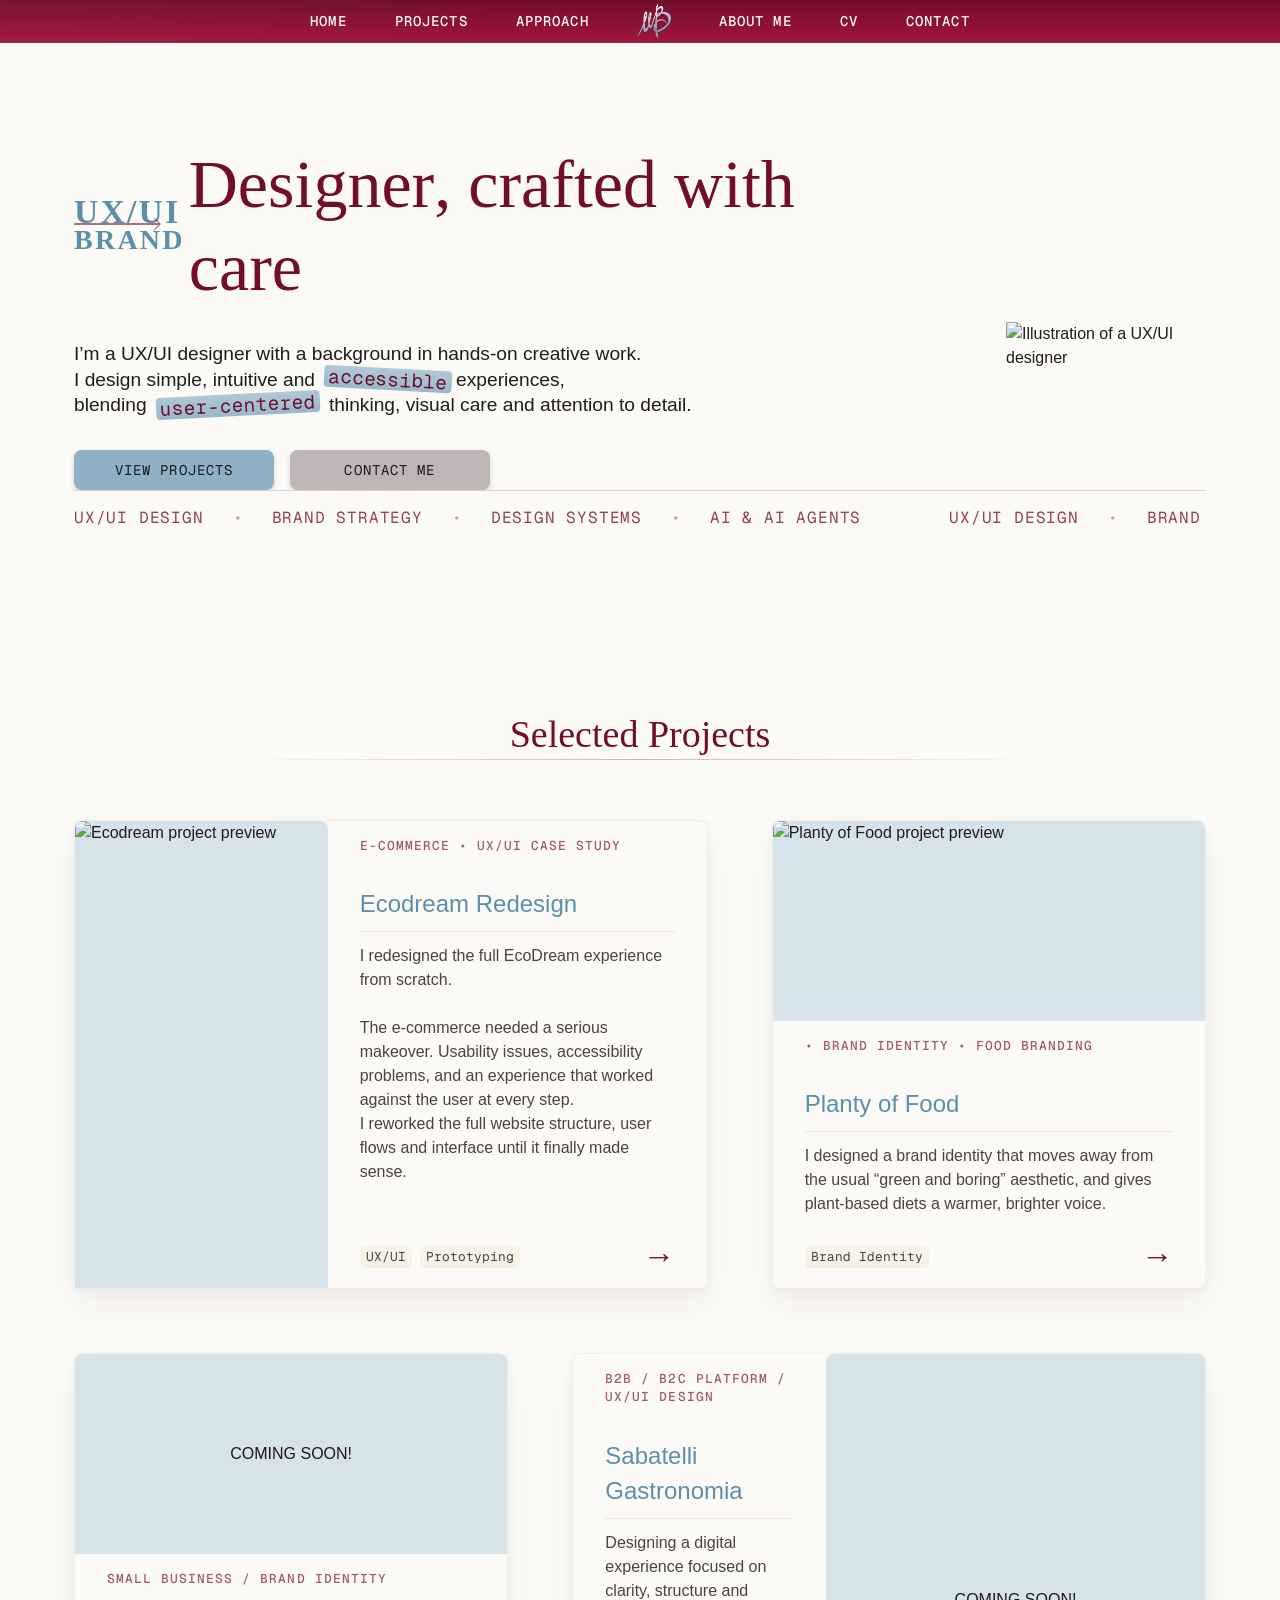
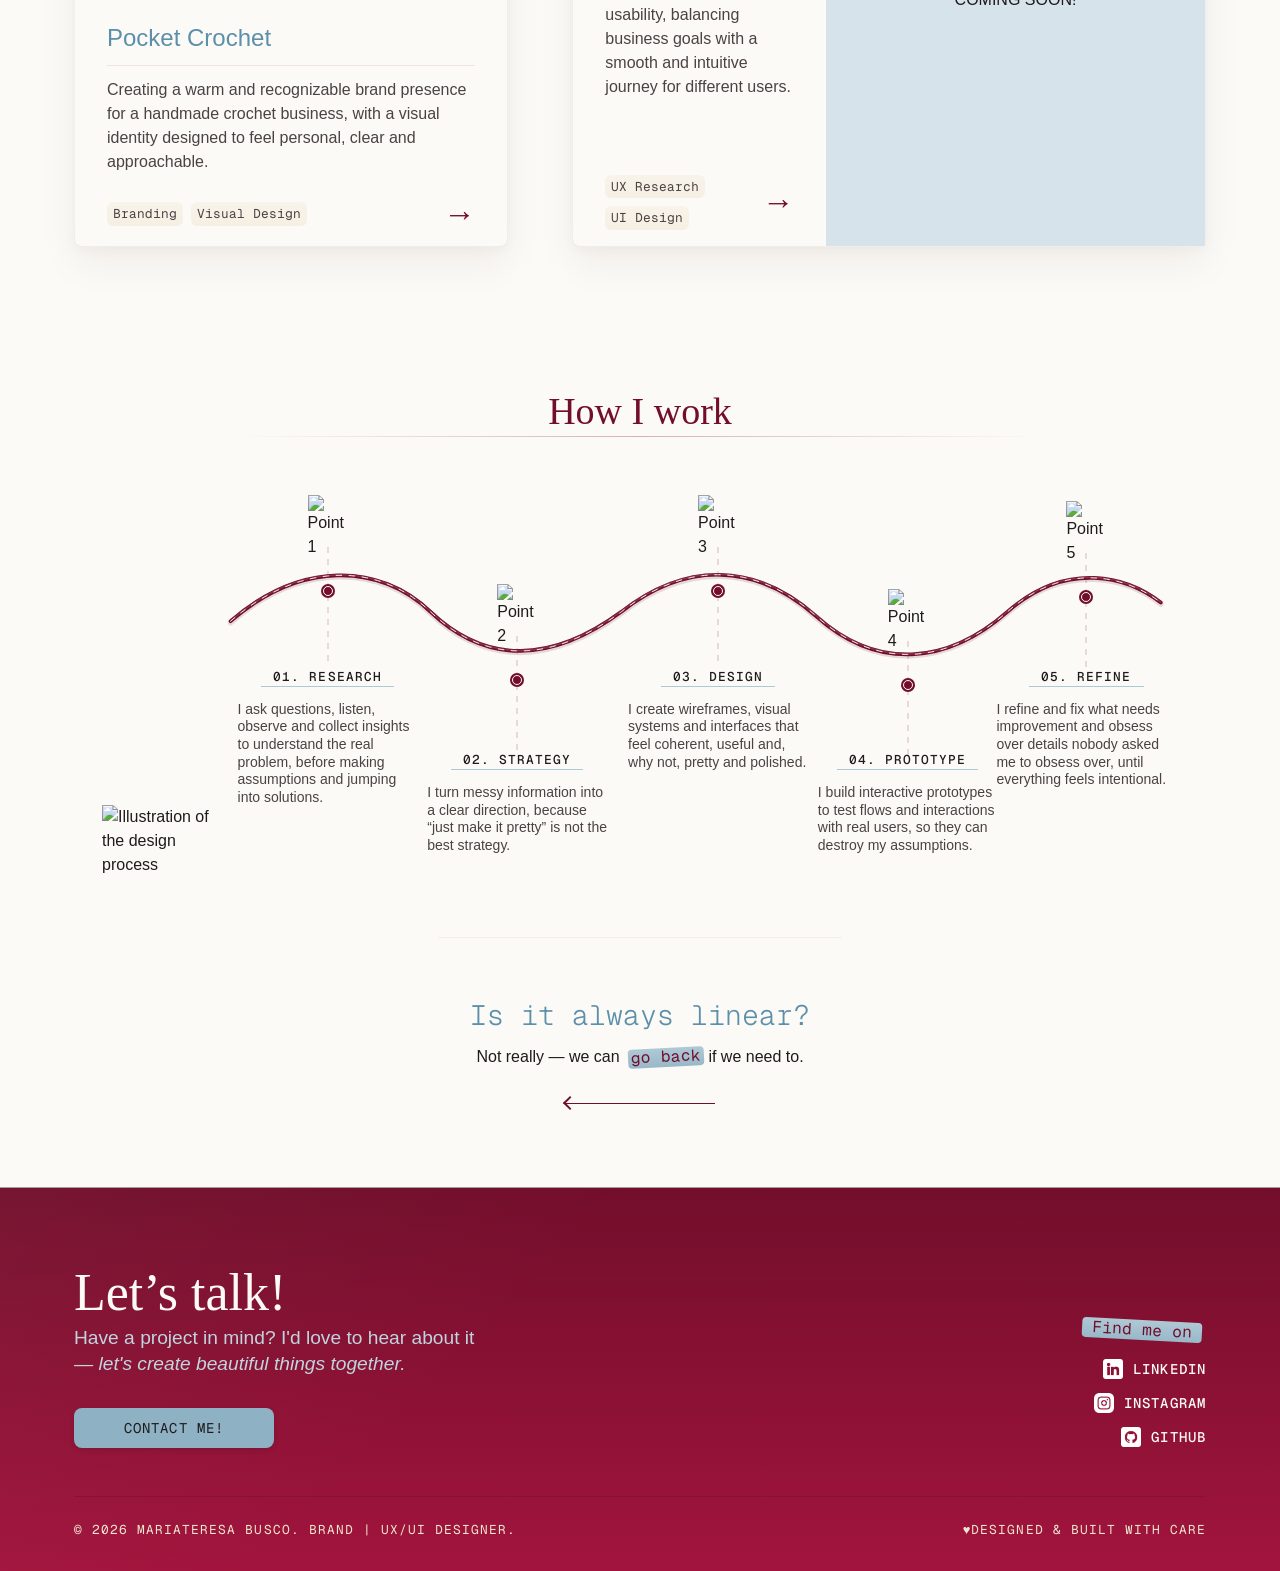
==== index.html @ d8a5f816 "favicon" ====
<!DOCTYPE html>
<html lang="en">
<head>
  <!-- Imposta la codifica dei caratteri -->
  <meta charset="UTF-8">

  <!-- Rende il sito responsive su mobile -->
  <meta name="viewport" content="width=device-width, initial-scale=1.0">

  <!-- Titolo visibile nella tab del browser -->
  <title>Mariateresa Busco - Brand|UI/UX Designer</title>

  <!-- Descrizione SEO -->
  <meta name="description" content="I design intuitive interfaces by combining user-centered thinking, visual care and attention to detail.">
  
  <meta property="og:title" content="Mariateresa Busco - Brand & UX/UI Designer">
  <meta property="og:description" content="Portfolio of Mariateresa Busco, Brand and UX/UI Designer. I create thoughtful visual identities and intuitive digital experiences.">
  <meta property="og:type" content="website">
  <meta property="og:url" content="https://terrsdesign.github.io/Busco-Mariateresa-Portfolio/">


  <!-- Favicon -->
  <link rel="icon" href="Assets/favicon/favicon.svg" type="image/svg+xml">

  <!-- Google fonts -->
   <link rel="preconnect" href="https://fonts.googleapis.com">
   <link rel="preconnect" href="https://fonts.gstatic.com" crossorigin>

   <link href="https://fonts.googleapis.com/css2?family=Geist+Mono:ital,wght@0,100..900;1,100..900&display=swap" rel="stylesheet">
  
  <!-- Bootstrap CSS -->
  <link href="https://cdn.jsdelivr.net/npm/bootstrap@5.3.3/dist/css/bootstrap.min.css" rel="stylesheet">

  <!-- CSS personale -->
  <link rel="stylesheet" href="CSS/style.css">
</head>

<body>
<header class="site-header">
  <nav class="navbar">
    <div class="container page-container nav-wrapper">

      <ul class="nav-menu nav-menu-left">
        <li><a href="index.html">Home</a></li>
        <li><a href="#projects">Projects</a></li>
        <li><a href="#approach">Approach</a></li>
      </ul>

      <a href="index.html" class="site-logo" aria-label="Back to homepage">
          <img src="Assets/Image/minilogo.svg" alt="">

      </a>

      <button class="nav-toggle" type="button" aria-label="Open menu" aria-expanded="false">
  <span></span>
  <span></span>
  <span></span>
</button>

      <ul class="nav-menu nav-menu-right">
        <li><a href="Aboutme.html">About me</a></li>
        <li><a href="cv.html">CV</a></li>
        <li><a href="contact.html">Contact</a></li>
      </ul>

    </div>
  </nav>
</header>
<main>
  <section class="hero-section">
  <div class="container page-container">
    <div class="row align-items-center hero-row">

      <div class="col-12 col-lg-9">

        <h1 class="hero-title">
          <span class="hero-title-kicker">
            <span class="bigger-word">UX/UI</span>
            <span class="hero-title-arrow" aria-hidden="true"></span>
            <span>Brand</span>
          </span>

          <span class="hero-title-main">
            <span class="style-one">Designer</span>, crafted with care
          </span>
        </h1>

        <p class="hero-text">
          I’m a UX/UI designer with a background in hands-on creative work.<br>
          I design simple, intuitive and 
          <span class="diagonal-highlight" style="transform: rotate(3deg);">accessible </span>experiences, <br>
          blending <span class="diagonal-highlight">user-centered</span> thinking, visual care
          and attention to detail.
        </p>

        <div class="hero-actions">
          
          <a href="#projects" class="btn-custom btn-custom-large btn-custom-primary">View projects</a>
          <a href="contact.html" class="btn-custom btn-custom-large btn-custom-secondary">Contact me</a>
        </div>
      </div>

      <div class="col-12 col-lg-3">
        <div class="hero-image-wrapper">
          <img 
            src="Assets/Image/Heroimg.svg" 
            alt="Illustration of a UX/UI designer"
            class="hero-image"
          >
        </div>
      </div>

    </div>
  </div>
  
  </section>

    <!--  Bar Marquee -->

<section class="hero-keywords">
  <div class="container page-container">
    <div class="hero-keywords-track-wrap">
      <div class="hero-keywords-track">
        <div class="hero-keywords-line">
          <span>UX/UI Design</span>
          <span>Brand Strategy</span>
          <span>Design Systems</span>
          <span>AI & AI Agents</span>
        </div>

        <div class="hero-keywords-line" aria-hidden="true">
          <span>UX/UI Design</span>
          <span>Brand Strategy</span>
          <span>Design Systems</span>
          <span>AI & AI Agents</span>
        </div>
      </div>
    </div>
  </div>
</section>
<!-------------------- END  Bar Marquee ----------------------->



<!----------------- Projects Block ----------------------------->
<section class="projects-section" id="projects">
  <div class="container page-container">

    <div class="main-section-title">
      <h2>Selected Projects</h2>
      <span class="main-section-title-divider" aria-hidden="true"></span>
    </div>

    <div class="projects-asymmetric-grid">

      <article class="project-card project-card-large project-card-01 project-card--uxui">
        <div class="project-card-main project-card-main-horizontal">
          <div class="project-card-media">
            <img src="Assets/Image/ecodream.svg" alt="Ecodream project preview" />
          </div>

          <div class="project-card-text">
            <p class="project-card-eyebrow">E-commerce • UX/UI Case Study</p>
            <h4>Ecodream Redesign</h4>
            <hr>
            <p>
              I redesigned the full EcoDream experience from scratch.<br><br>
              The e-commerce needed a serious makeover. Usability issues, accessibility problems, and an experience that worked against the user at every step. <br>
              I reworked the full website structure, user flows and interface until it finally made sense.            </p>

            <div class="project-card-bottom">
              <div class="project-tags">
                <span>UX/UI</span>
                <span>Prototyping</span>
              </div>

              <a href="Progetti/Ecodream.html" class="project-arrow" aria-label="View Ecodream redesign project">→</a>
            </div>
          </div>
        </div>
      </article>

      <article class="project-card project-card-small project-card-02 project-card--branding">
        <div class="project-card-main project-card-main-vertical">
          <div class="project-card-media">
            <img src="Assets/Image/plantyoffood.svg" alt="Planty of Food project preview" />
          </div>

          <div class="project-card-text">
            <p class="project-card-eyebrow">• Brand Identity • Food Branding</p>
            <h4>Planty of Food</h4>
            <hr>
            <p>
              I designed a brand identity that moves away from the usual “green and boring” aesthetic, 
              and gives plant-based diets a warmer, brighter voice.
            </p>

            <div class="project-card-bottom">
              <div class="project-tags">
                <span>Brand Identity</span>
              </div>

              <a href="Progetti/Planty_of_food.html" class="project-arrow" aria-label="View Planty of Food project">→</a>
            </div>
          </div>
        </div>
      </article>

      <article class="project-card project-card-small project-card-03 project-card--branding">
        <div class="project-card-main project-card-main-vertical">
          <div class="project-card-media">COMING SOON!</div>

          <div class="project-card-text">
            <p class="project-card-eyebrow">Small Business / Brand Identity</p>
            <h4>Pocket Crochet</h4>
            <hr>
            <p>
              Creating a warm and recognizable brand presence for a handmade crochet business,
              with a visual identity designed to feel personal, clear and approachable.
            </p>

            <div class="project-card-bottom">
              <div class="project-tags">
                <span>Branding</span>
                <span>Visual Design</span>
              </div>

              <a href="#" class="project-arrow" aria-label="Pocket Crochet project coming soon">→</a>
            </div>
          </div>
        </div>
      </article>

      <article class="project-card project-card-large project-card-04 project-card--uxui">
        <div class="project-card-main project-card-main-horizontal">
          <div class="project-card-text">
            <p class="project-card-eyebrow">B2B / B2C Platform / UX/UI Design</p>
            <h4>Sabatelli Gastronomia</h4>
            <hr>
            <p>
              Designing a digital experience focused on clarity, structure and usability,
              balancing business goals with a smooth and intuitive journey for different users.
            </p>

            <div class="project-card-bottom">
              <div class="project-tags">
                <span>UX Research</span>
                <span>UI Design</span>
              </div>

              <a href="#" class="project-arrow" aria-label="Sabatelli Gastronomia project coming soon">→</a>
            </div>
          </div>

          <div class="project-card-media">COMING SOON!</div>
        </div>
      </article>

    </div>
  </div>
</section>
<!---------------- END Projects Block ---------------------------->


<!----------------  My approach Block ---------------------------->

<section class="approach-section" id="approach">
  <div class="container">

    <div class="main-section-title">
  <h2>How I work</h2>
  <span class="main-section-title-divider" aria-hidden="true"></span>
</div>


<div class="approach-path-wrapper">

  <div class="approach-illustration">
    <img 
      src="Assets/Image/Pathimg.svg" 
      alt="Illustration of the design process"
      class="approach-image"
    >
  </div>

  <div class="approach-path">

   

<svg class="approach-line" viewBox="-20 0 1060 260" preserveAspectRatio="none" aria-hidden="true">
    <defs>
  <linearGradient id="approachPathGradient" x1="0%" y1="0%" x2="0%" y2="100%">
    <stop offset="0%" stop-color="#5C0B23" />
    <stop offset="38%" stop-color="#720E2B" />
    <stop offset="52%" stop-color="#8A3A52" />
    <stop offset="68%" stop-color="#720E2B" />
    <stop offset="100%" stop-color="#5C0B23" />
  </linearGradient>
</defs>
 <path
  class="approach-line-shadow"
  d="
    M 0 155
    C 75 90, 160 92, 215 145
    C 275 202, 345 200, 420 145
    C 490 90, 565 92, 630 150
    C 695 208, 770 202, 835 145
    C 900 88, 965 108, 1000 135
  "
/>

<path
  class="approach-line-base"
  d="
    M 0 155
    C 75 90, 160 92, 215 145
    C 275 202, 345 200, 420 145
    C 490 90, 565 92, 630 150
    C 695 208, 770 202, 835 145
    C 900 88, 965 108, 1000 135
  "
/>

<path
  class="approach-line-highlight"
  d="
    M 0 155
    C 75 90, 160 92, 215 145
    C 275 202, 345 200, 420 145
    C 490 90, 565 92, 630 150
    C 695 208, 770 202, 835 145
    C 900 88, 965 108, 1000 135
  "
/>

  <path
    class="approach-line-dots"
    d="
      M 0 155

      C 75 90, 160 92, 215 145
      C 275 202, 345 200, 420 145
      C 490 90, 565 92, 630 150
      C 695 208, 770 202, 835 145
      C 900 88, 965 108, 1000 135
    "
  />
  
</svg>

<div class="approach-path-points" aria-hidden="true">
  <span class="approach-path-point approach-path-point-01"><img src="Assets/Image/searchicon.svg" alt="Point 1" /></span>
  <span class="approach-path-point approach-path-point-02"><img src="Assets/Image/strategyicon.svg" alt="Point 2" /></span>
  <span class="approach-path-point approach-path-point-03"><img src="Assets/Image/designicon.svg" alt="Point 3" /></span>
  <span class="approach-path-point approach-path-point-04"><img src="Assets/Image/prototypeicon.svg" alt="Point 4" /></span>
  <span class="approach-path-point approach-path-point-05"><img src="Assets/Image/refineicon.svg" alt="Point 5" /></span>
</div>

    <div class="approach-step approach-step-01">
  <h3 class="approach-step-title">01. Research</h3>

  <div class="approach-step-content">
    <p>I ask questions, listen, observe and collect insights to understand the real problem, before making assumptions and jumping into solutions.</p>
  </div>
</div>

<div class="approach-step approach-step-02">
  <h3 class="approach-step-title">02. Strategy</h3>

  <div class="approach-step-content">
    <p>I turn messy information into a clear direction, because “just make it pretty” is not the best strategy.</p>
  </div>
</div>

<div class="approach-step approach-step-03">
  <h3 class="approach-step-title">03. Design</h3>

  <div class="approach-step-content">
    <p>I create wireframes, visual systems and interfaces that feel coherent, useful and, why not, pretty and polished.</p>
  </div>
</div>

<div class="approach-step approach-step-04">
  <h3 class="approach-step-title">04. Prototype</h3>

  <div class="approach-step-content">
    <p>I build interactive prototypes to test flows and interactions with real users, so they can destroy my assumptions.</p>
  </div>
</div>

<div class="approach-step approach-step-05">
  <h3 class="approach-step-title">05. Refine</h3>

  <div class="approach-step-content">
    <p>I refine and fix what needs improvement and obsess over details nobody asked me to obsess over, until everything feels intentional.
    </p>
  </div>
</div>

  </div>
</div>

<div class="approach-note">
  <h4>Is it always linear?</h4>
  <p>Not really — we can <span class="diagonal-highlight" style="transform: rotate(-3deg);">go back </span>if we need to.</p>
  <span class="approach-note-arrow" aria-hidden="true"></span>
</div>

  </div>
</section>
</main>

<!---------------- END My Approach Block ---------------------------->



<footer class="site-footer">
  <div class="container page-container">

    <div class="footer-content">

      <div class="footer-main">
        <h2>Let’s talk!</h2>

  <p class="footer-subtitle">
    Have a project in mind? I'd love to hear about it <br><span style="font-style: italic;">— let's create beautiful things together.</span></p>

        <a href="contact.html" class="btn-custom btn-custom-large btn-custom-primary">
          Contact me!
        </a>
      </div>

      <div class="footer-social">
  <p><span class="diagonal-highlight" style="transform: rotate(3deg); padding: 2px 10px;">Find me on</span></p>

  <div class="footer-links">
    <a href="www.linkedin.com/in/mariateresabusco" target="_blank" rel="noopener noreferrer">
      <span class="footer-link-icon" aria-hidden="true">
  <img src="Assets/Image/linkedin.svg" alt="LinkedIn Profile">
</span>
<span>LinkedIn</span>
    </a>

    <a href="https://www.instagram.com/" target="_blank" rel="noopener noreferrer">
      <span class="footer-link-icon" aria-hidden="true">
  <img src="Assets/Image/insta.svg" alt="Instagram Profile">
</span>
<span>Instagram</span>
    </a>

    <a href="https://github.com/terrsdesign" target="_blank" rel="noopener noreferrer">
      <span class="footer-link-icon" aria-hidden="true">
  <img src="Assets/Image/github.svg" alt="GitHub Repository">
</span>
<span>GitHub</span>
    </a>
  </div>
</div>

    </div>

    <div class="footer-bottom">
      <p>© 2026 Mariateresa Busco. Brand | UX/UI Designer.</p>
      <p><span aria-hidden="true">♥</span>Designed &amp; built with care</p>
    </div>

  </div>
</footer>

<script>
  const navWrapper = document.querySelector(".nav-wrapper");
  const navToggle = document.querySelector(".nav-toggle");
  const navLinks = document.querySelectorAll(".nav-menu a");

  navToggle.addEventListener("click", () => {
    const isOpen = navWrapper.classList.toggle("is-open");
    navToggle.setAttribute("aria-expanded", isOpen);
    navToggle.setAttribute("aria-label", isOpen ? "Close menu" : "Open menu");
  });

  navLinks.forEach((link) => {
    link.addEventListener("click", () => {
      navWrapper.classList.remove("is-open");
      navToggle.setAttribute("aria-expanded", "false");
      navToggle.setAttribute("aria-label", "Open menu");
    });
  });
</script>

</body>
</html>
---- CSS/style.css ----
@charset "UTF-8";
/* =========================  TYPOGRAPHY SCALE - DESKTOP ========================= */
@font-face {
  font-family: "Satoshi-Variable";
  src: url("Assets/Fonts/Satoshi-Variable.woff2") format("woff2");
  font-weight: 400;
  font-style: normal;
  font-display: swap;
}
@font-face {
  font-family: "Satoshi";
  src: url("Assets/Fonts/Satoshi-VariableItalic.woff2") format("woff2");
  font-weight: 400;
  font-style: italic;
  font-display: swap;
}
@font-face {
  font-family: "Sundrea";
  src: url("Assets/Fonts/Sundrea.woff2") format("woff2");
  font-weight: 400;
  font-style: normal;
  font-display: swap;
}
@font-face {
  font-family: "Brush Signature";
  src: url("../Assets/Fonts/Brush%20Signature.ttf") format("truetype");
  font-weight: 400;
  font-style: normal;
  font-display: swap;
}
*,
*::before,
*::after {
  box-sizing: border-box;
}

html {
  scroll-behavior: smooth;
  scroll-padding-top: 90px;
}

body {
  margin: 0;
  background-color: #FCFAF6;
  color: #1F1B1C;
  font-family: "Satoshi-Variable", sans-serif;
  font-size: 1rem;
  line-height: 1.5rem;
}

img {
  max-width: 100%;
  height: auto;
}

a {
  color: inherit;
  text-decoration: none;
}

.page-container {
  padding-left: 24px;
  padding-right: 24px;
}

section {
  padding-top: 96px;
  padding-bottom: 96px;
}

.section-label {
  margin-bottom: 16px;
  color: #720E2B;
  font-family: "Sundrea", serif;
  font-size: 0.78rem;
  font-weight: 700;
  letter-spacing: 0.14em;
  text-transform: uppercase;
}

h1,
h2,
h3,
h4,
p {
  margin-top: 0;
}

h1 {
  max-width: 900px;
  margin-bottom: 24px;
  font-family: "Sundrea", serif;
  font-size: 4.25rem;
  line-height: 5.1875rem;
  color: #720E2B;
}

h2 {
  max-width: 760px;
  margin-bottom: 20px;
  font-family: "Sundrea", serif;
  font-size: 3.25rem;
  line-height: 4.0625rem;
}

h3 {
  margin-bottom: 12px;
  font-family: "Geist Mono", monospace;
  font-size: 2.375rem;
  line-height: 2.8125rem;
}

h4 {
  margin-bottom: 12px;
  font-family: "Geist Mono", monospace;
  font-size: 1.75rem;
  line-height: 2.1875rem;
}

p {
  color: #1F1B1C;
  font-size: 1rem;
  line-height: 1.5rem;
}

.subtitle {
  font-size: 1rem;
  text-transform: uppercase;
  font-family: "Geist Mono", monospace;
  letter-spacing: 0.08rem;
  color: #7DA6BB !important;
  font-weight: 500;
}

/*----------------Linea divisoria sotto titoli-----------*/
.main-section-title {
  display: flex;
  flex-direction: column;
  align-items: center;
  text-align: center;
  margin-bottom: 32px;
}

.main-section-title h2 {
  margin: 0 0 -8px;
  color: #720E2B;
  font-size: 2.375rem;
}

.main-section-title-divider {
  display: block;
  width: 800px;
  height: 1px;
  background: linear-gradient(90deg, rgba(114, 14, 43, 0) 0%, rgba(114, 14, 43, 0.3) 50%, rgba(114, 14, 43, 0) 100%);
}

/* ------------------BUTTONS / CTA--------------------------- */
.btn-custom {
  display: inline-flex;
  align-items: center;
  justify-content: center;
  border: none;
  text-decoration: none;
  font-family: "Geist Mono", monospace;
  font-weight: 400;
  line-height: 1;
  color: #ffffff;
  font-size: 0.875rem;
  text-transform: uppercase;
  cursor: pointer;
  letter-spacing: 0.08em;
  transition: background-color 0.25s ease, color 0.25s ease, transform 0.25s ease, box-shadow 0.25s ease;
}

/* Sizes */
.btn-custom-large {
  min-width: 200px;
  min-height: 40px;
  padding: 8px 32px;
  border-radius: 8px;
  font-size: 0.875rem;
  line-height: 1.375rem;
}

.btn-custom-small {
  min-width: 140px;
  min-height: 30px;
  padding: 8px 24px;
  border-radius: 8px;
  font-size: 0.8rem;
  line-height: 1.1rem;
}

/* Primary: blue */
.btn-custom-primary {
  background-color: rgb(141.7424242424, 177.4621212121, 195.7575757576);
  color: #1F1B1C;
  box-shadow: 0 2px 5px rgba(31, 27, 28, 0.18);
}
.btn-custom-primary:hover {
  background-color: rgb(108.2575757576, 154.5378787879, 178.2424242424);
  color: #FCFAF6;
  transform: rotate(-2deg);
}
.btn-custom-primary:active {
  background-color: rgb(80.8787878788, 129.6439393939, 154.6212121212);
  color: #FCFAF6;
  transform: rotate(0deg);
  box-shadow: none;
}

/* Secondary: grey */
.btn-custom-secondary {
  background-color: rgb(190.746031746, 181.253968254, 183.4444444444);
  color: #1F1B1C;
  box-shadow: 0 2px 5px rgba(31, 27, 28, 0.18);
}
.btn-custom-secondary:hover {
  background-color: #A79A9D;
  color: #1F1B1C;
  transform: rotate(-2deg);
}
.btn-custom-secondary:active {
  background-color: rgb(143.253968254, 126.746031746, 130.5555555556);
  color: #1F1B1C;
  transform: rotate(0deg);
  box-shadow: none;
}

/* Disabled */
.btn-custom.is-disabled,
.btn-custom:disabled {
  background-color: #A79A9D;
  color: #FCFAF6;
  pointer-events: none;
  cursor: not-allowed;
  box-shadow: none;
  transform: none;
}

/* -----------------------------END BUTTON---------------------------------- */
/* ------------------LAYOUT / STRUCTURE--------------------------- */
.page-container {
  max-width: 1180px;
  margin: 0 auto;
}

.site-header {
  position: sticky;
  top: 0;
  z-index: 1000;
  border-bottom: 1px solid rgba(167, 154, 157, 0.25);
}

.navbar {
  width: 100%;
  padding: 0;
}

.nav-wrapper {
  width: -moz-fit-content;
  width: fit-content;
  min-height: 42px;
  display: flex;
  align-items: center;
  justify-content: center;
  gap: 48px;
}

.nav-menu {
  display: flex;
  align-items: center;
  gap: 48px;
  list-style: none;
  margin: 0;
  padding: 0;
}

.site-logo {
  flex-shrink: 0;
}

/* ------------------FINE LAYOUT / STRUCTURE--------------------------- */
.hero-section {
  position: relative;
  z-index: 1;
  overflow: hidden;
  padding-bottom: 0;
  padding-top: 100px;
}

.hero-row {
  row-gap: 48px;
}

.section-heading {
  max-width: 760px;
  margin-bottom: 48px;
  color: #720E2B;
}

/* --------------------------- PROJECTS LAYOUT----------------------------------- */
.projects-section {
  padding-top: 80px;
}

.projects-section .section-heading {
  max-width: 760px;
  margin-left: auto;
  text-align: right;
  margin-bottom: 8px;
  margin-top: -40px;
}

.projects-asymmetric-grid {
  display: grid;
  grid-template-columns: repeat(12, 1fr);
  -moz-column-gap: 64px;
       column-gap: 64px;
  row-gap: 64px !important;
  align-items: stretch;
  margin-top: 60px;
}

/* --------------------------- FINE PROJECTS LAYOUT----------------------------------- */
.approach-section {
  background-color: #FCFAF6;
  margin-top: -60px;
}

.approach-section .section-heading {
  margin-top: 40px;
  margin-bottom: -50px;
}

.approach-grid {
  display: grid;
  grid-template-columns: repeat(4, 1fr);
  gap: 1px;
  border: 1px solid #A79A9D;
  background-color: #A79A9D;
  border-radius: 16px;
  overflow: hidden;
}

.site-footer {
  padding: 32px 0;
  border-top: 1px solid #A79A9D;
}

.footer-content {
  display: flex;
  justify-content: space-between;
  gap: 24px;
  align-items: center;
}

.footer-links {
  display: flex;
  gap: 20px;
}

.style-one {
  font-feature-settings: "ss01" on;
}

.diagonal-highlight {
  display: inline-block;
  padding: 0.08em 0.2em;
  background: linear-gradient(180deg, rgb(175.2272727273, 200.3863636364, 213.2727272727) 0%, rgb(151.7878787879, 184.3393939394, 201.0121212121) 100%);
  color: #720E2B;
  transform: rotate(-3deg);
  transform-origin: center;
  line-height: 1;
  font-family: "Geist Mono", monospace;
  border-radius: 4px;
  margin: 0 4px;
}

.bigger-word {
  display: inline-block;
  font-size: 120%;
  color: rgb(91.5151515152, 143.0757575758, 169.4848484848);
}

/* ------------------Nav Menu--------------------------- */
.site-logo {
  display: inline-flex;
  align-items: center;
  justify-content: center;
}

.site-logo img {
  display: block;
  width: 34px;
  height: 34px;
  -o-object-fit: contain;
     object-fit: contain;
}

.nav-menu a {
  font-family: "Geist Mono", monospace;
  font-size: 0.875rem;
  line-height: 1.375rem;
  font-weight: 500;
  letter-spacing: 0.08em;
  text-transform: uppercase;
  color: #FCFAF6;
  text-decoration: none;
}
.nav-menu a:hover {
  color: #7DA6BB;
}

.site-header {
  background: linear-gradient(135deg, rgba(255, 255, 255, 0.03) 0%, rgba(255, 255, 255, 0) 40%), linear-gradient(180deg, #720E2B 0%, rgb(161.630625, 19.849375, 60.9659375) 100%);
}

.site-footer {
  background: linear-gradient(135deg, rgba(255, 255, 255, 0.03) 0%, rgba(255, 255, 255, 0) 40%), linear-gradient(180deg, #720E2B 0%, rgb(161.630625, 19.849375, 60.9659375) 100%);
}

/* ------------------ FINE Nav Menu--------------------------- */
.hero-text {
  max-width: -moz-fit-content;
  max-width: fit-content;
  margin-bottom: 32px;
  font-family: "Satoshi-Variable", sans-serif;
  font-size: 1.2rem;
  line-height: 1.6rem;
}

.hero-actions {
  display: flex;
  flex-wrap: wrap;
  gap: 16px;
}

.hero-title {
  display: flex;
  align-items: center;
  gap: 4px;
  max-width: 1000px;
  margin-bottom: 32px;
  font-family: "Sundrea", serif;
  font-size: 4.25rem;
  line-height: 5.1875rem;
  font-weight: 400;
}

.hero-title-kicker {
  display: flex;
  flex-direction: column;
  flex-shrink: 0;
  font-family: "Sundrea", serif;
  font-size: 1.75rem;
  line-height: 1.375rem;
  font-weight: 700;
  text-transform: uppercase;
  letter-spacing: 0.08em;
  color: rgb(91.5151515152, 143.0757575758, 169.4848484848);
}

/* ------------------ ARROWS--------------------------- */
.section-heading {
  position: relative;
}

.hero-title-arrow {
  position: relative;
  display: inline-block;
  flex-shrink: 0;
  width: 85px;
  height: 2px;
  margin-bottom: 4px;
  background-color: rgba(114, 14, 43, 0.58);
}

.hero-title-arrow::after {
  content: "";
  position: absolute;
  right: 0;
  top: 50%;
  width: 9px;
  height: 9px;
  border-top: 1px solid rgba(114, 14, 43, 0.68);
  border-right: 1px solid rgba(114, 14, 43, 0.68);
  transform: translateY(-50%) rotate(45deg);
}

.approach-note-arrow {
  position: relative;
  display: inline-block;
  width: 150px;
  height: 1px;
  margin-top: 18px;
  background-color: #720E2B;
  animation: arrow-move-left 1.6s ease-in-out infinite;
}

.approach-note-arrow::before {
  content: "";
  position: absolute;
  left: 0;
  top: 50%;
  width: 10px;
  height: 10px;
  border-left: 2px solid #720E2B;
  border-bottom: 2px solid #720E2B;
  transform: translateY(-50%) rotate(45deg);
}

/* ------------------ARROWS END--------------------------- */
.hero-title-main {
  display: inline-block;
}

.hero-title-line {
  display: block;
}

.hero-title-small {
  display: block;
  max-width: 640px;
  margin-top: 24px;
  font-family: "Satoshi-Variable", sans-serif;
  font-size: 1.2rem;
  line-height: 1.6rem;
}

.hero-image-wrapper {
  width: 100%;
  max-width: 220px;
  margin-left: auto;
  display: flex;
  justify-content: flex-end;
  align-items: center;
  position: relative;
  z-index: 2;
  padding-top: 60px;
}

.hero-image {
  display: block;
  width: 100%;
  max-width: 200px;
  height: auto;
  -o-object-fit: contain;
     object-fit: contain;
}

/* --------------------------- PROJECTS ----------------------------------- */
.project-card-01 {
  grid-column: 1/span 7;
}

.project-card-02 {
  grid-column: 8/span 5;
}

.project-card-03 {
  grid-column: 1/span 5;
}

.project-card-04 {
  grid-column: 6/span 7;
}

.project-card {
  position: relative;
  overflow: visible;
  padding: 0;
  border-radius: 8px;
  background-color: #FCFAF6;
  display: flex;
  flex-direction: column;
  border: 1px solid rgba(31, 27, 28, 0.05);
  box-shadow: 0 18px 40px rgba(31, 27, 28, 0.05), 0 4px 12px rgba(31, 27, 28, 0.03);
}

.project-card-title {
  display: none;
}

.project-card-main {
  flex: 1;
  display: grid;
  padding-top: 0;
}

.project-card-main-horizontal {
  grid-template-columns: 0.8fr 1.2fr;
}

.project-card-main-vertical {
  grid-template-columns: 1fr;
}

.project-card-media {
  min-height: 200px;
  display: flex;
  align-items: center;
  justify-content: center;
  width: 100%;
  background-color: #D7E3EA;
  overflow: hidden;
  border-radius: 8px 8px 0 0;
}

.project-card-main-horizontal .project-card-media {
  height: 100%;
}

.project-card-media img {
  width: 100%;
  height: 100%;
  -o-object-fit: cover;
     object-fit: cover;
  display: block;
}

.project-card-text {
  padding: 16px 32px;
  display: flex;
  flex-direction: column;
  justify-content: flex-start;
  height: 100%;
}

.project-card-text > p:last-of-type {
  margin-bottom: 0;
}

.project-card-bottom {
  display: flex;
  justify-content: space-between;
  align-items: center;
  gap: 20px;
  margin-top: auto;
  padding-top: 24px;
}

.project-card-large {
  min-height: 420px;
}

.project-card-small {
  min-height: 300px;
}

.project-card-eyebrow {
  margin: 0 0 12px;
  font-family: "Geist Mono", monospace;
  font-size: 0.8rem;
  line-height: 1.1rem;
  text-transform: uppercase;
  letter-spacing: 0.08em;
  color: rgba(114, 14, 43, 0.68);
  font-weight: 500;
}

.project-card-text h4 {
  margin: 20px 0 10px;
  font-family: "Satoshi-Variable", sans-serif;
  font-size: 24px;
  line-height: 2.1875rem;
  font-weight: normal;
  color: rgb(91.5151515152, 143.0757575758, 169.4848484848);
  letter-spacing: normal;
}

.project-card-text hr {
  margin: 0 0 12px;
  border: 0;
  height: 1px;
  background-color: rgba(114, 14, 43, 0.38);
}

.project-card-text p:last-of-type {
  margin-bottom: 0;
  max-width: 420px;
  color: #4A4243;
}

.project-tags {
  display: flex;
  flex-wrap: wrap;
  gap: 8px;
}

.project-tags span {
  display: inline-flex;
  align-items: center;
  padding: 3px 6px;
  border-radius: 6px;
  font-family: "Geist Mono", monospace;
  font-size: 0.8rem !important;
  line-height: 1.1rem;
  color: #4A4243;
  background: linear-gradient(180deg, rgb(248.175, 243.625, 234.525) 0%, rgb(245.625, 239.375, 226.875) 100%);
}

.project-card-footer {
  display: none;
}

.project-arrow {
  position: static;
  flex-shrink: 0;
  font-size: 2rem;
  line-height: 1;
  color: #720E2B;
}

/* -------------------------END PROJECTS--------------------------- */
/* ========================  APPROACH PATH ========================= */
.approach-section .section-heading h2 {
  color: #7DA6BB;
}

.approach-path-wrapper {
  position: relative;
  margin-top: -40px;
}

.approach-illustration {
  position: absolute;
  left: 20px;
  bottom: 120px;
  z-index: 3;
}

.approach-image {
  width: 115px;
  height: auto;
  display: block;
}

.approach-path {
  position: relative;
  min-height: 520px;
  padding-left: 130px;
}

.approach-line {
  display: block;
  width: 100%;
  height: auto;
  margin-top: 80px;
}

.approach-line path {
  fill: none;
  stroke-linecap: round;
  stroke-linejoin: round;
}

.approach-line-shadow {
  fill: none;
  stroke: rgba(92, 11, 35, 0.14);
  stroke-width: 6px;
  transform: translateY(1.5px);
}

.approach-line-base {
  fill: none;
  stroke: #720E2B;
  stroke-width: 4px;
}

.approach-line-highlight {
  fill: none;
  stroke: rgba(255, 255, 255, 0.16);
  stroke-width: 1.5px;
  transform: translateY(-0.5px);
}

.approach-line-dots {
  stroke: #FCFAF6;
  stroke-width: 1;
  stroke-dasharray: 6 8;
}

.approach-path-points {
  position: absolute;
  inset: 0;
  z-index: 2;
  pointer-events: none;
}

.approach-path-point {
  position: absolute;
  width: 56px;
  height: 170px;
  transform: translate(-50%, -96px);
  z-index: 3;
  background: transparent;
  border: 0;
  box-shadow: none;
}

.approach-path-point img {
  position: absolute;
  top: 0;
  left: 50%;
  transform: translateX(-50%);
  width: 40px;
  min-width: 40px;
  height: auto;
  display: block;
}

.approach-path-point::before {
  content: "";
  position: absolute;
  top: 52px;
  bottom: 0;
  left: 50%;
  width: 1px;
  transform: translateX(-50%);
  background-image: repeating-linear-gradient(to bottom, rgba(114, 14, 43, 0.28) 0 6px, transparent 6px 12px);
}

.approach-path-point::after {
  content: "";
  position: absolute;
  left: 50%;
  top: 96px;
  width: 10px;
  height: 10px;
  border-radius: 999px;
  background-color: #720E2B;
  border: 1px solid #FCFAF6;
  box-shadow: 0 0 0 2px #720E2B;
  transform: translate(-50%, -50%);
}

.approach-path-point-01 {
  left: 22%;
  top: 22%;
}

.approach-path-point-02 {
  left: 39%;
  top: 39%;
}

.approach-path-point-03 {
  left: 57%;
  top: 22%;
}

.approach-path-point-04 {
  left: 74%;
  top: 40%;
}

.approach-path-point-05 {
  left: 90%;
  top: 23%;
}

.approach-step-01 {
  left: 22%;
  top: 36%;
}

.approach-step-02 {
  left: 39%;
  top: 52%;
}

.approach-step-03 {
  left: 57%;
  top: 36%;
}

.approach-step-04 {
  left: 74%;
  top: 52%;
}

.approach-step-05 {
  left: 90%;
  top: 36%;
}

.approach-step {
  position: absolute;
  width: 180px;
  min-height: 96px;
  padding: 0;
  background-color: transparent;
  overflow: visible;
  z-index: 2;
  text-align: center;
  transform: translateX(-50%);
}

.approach-step-title {
  position: static;
  display: inline-flex;
  align-items: center;
  justify-content: center;
  font-family: "Geist Mono", monospace;
  font-size: 0.8rem;
  line-height: 1.1rem;
  font-weight: 500;
  text-transform: uppercase;
  letter-spacing: 0.08em;
  color: #1F1B1C;
  margin-bottom: 14px;
  border-bottom: 1px solid rgb(175.2272727273, 200.3863636364, 213.2727272727);
  padding: 0 12px;
}

.approach-step-content p,
.approach-step p {
  margin: 0;
  max-width: 180px;
  font-size: 0.875rem;
  line-height: 1.1rem;
  text-align: left;
  color: #4A4243;
}

.approach-note {
  width: -moz-fit-content;
  width: fit-content;
  max-width: 560px;
  margin: -60px auto;
  padding: 60px 32px 40px;
  border-top: 1px solid rgb(245.625, 239.375, 226.875);
  text-align: center;
}

.approach-note h4 {
  color: rgb(91.5151515152, 143.0757575758, 169.4848484848);
  font-weight: 300 !important;
}

/*-------------------fine approach-----------------------*/
@keyframes arrow-move-left {
  0% {
    transform: translateX(0);
    opacity: 0.45;
  }
  50% {
    transform: translateX(-12px);
    opacity: 1;
  }
  100% {
    transform: translateX(0);
    opacity: 0.45;
  }
}
.contact-cta {
  padding: 56px;
  border-radius: 16px;
  background-color: #1F1B1C;
}
.contact-cta h2,
.contact-cta p {
  color: white;
}
.contact-cta p {
  max-width: 560px;
  opacity: 0.78;
}
.contact-cta .section-label {
  color: #FCFAF6;
}

/*   MARQUEE */
.hero-keywords {
  position: relative;
  margin-top: -96px;
  z-index: -1;
}

.hero-keywords-track-wrap {
  position: relative;
  overflow: hidden;
  padding-top: 20px;
}

.hero-keywords-track-wrap::before {
  content: "";
  position: absolute;
  top: 0;
  left: 0;
  width: 100%;
  height: 1px;
  background-color: rgba(114, 14, 43, 0.18);
  z-index: 1;
}

.hero-keywords-track {
  display: flex;
  width: -moz-max-content;
  width: max-content;
  animation: heroKeywordsScroll 40s linear infinite;
}

.hero-keywords-line {
  display: flex;
  align-items: center;
  flex-shrink: 0;
  padding-right: 40px;
  gap: 20px;
}

.hero-keywords-line span {
  position: relative;
  display: inline-block;
  white-space: nowrap;
  background-color: #FCFAF6;
  padding-right: 24px;
  margin-right: 24px;
  font-family: "Geist Mono", monospace;
  color: rgba(114, 14, 43, 0.78);
  text-transform: uppercase;
  letter-spacing: 0.05em;
  line-height: 1;
}

.hero-keywords-line span::after {
  content: "•";
  position: absolute;
  right: -16px;
  top: 50%;
  transform: translateY(-52%);
  color: rgba(114, 14, 43, 0.38);
}

.hero-keywords-line span:last-child::after {
  content: "";
}

/* ------------------------- FOOTER --------------------------- */
.site-footer {
  padding: 72px 0 32px;
  background-color: #720E2B;
  color: #FCFAF6;
}

.footer-content {
  display: flex;
  justify-content: space-between;
  align-items: flex-end;
  gap: 48px;
  padding-bottom: 48px;
  border-bottom: 1px solid rgb(136.7109375, 16.7890625, 51.56640625);
}

.footer-main {
  max-width: 720px;
}

.footer-main .section-label {
  margin-bottom: 16px;
  color: #FCFAF6;
}

.footer-subtitle {
  max-width: 700px;
  margin-bottom: 32px;
  font-family: "Satoshi-Variable", sans-serif;
  font-size: 1.2rem;
  line-height: 1.6rem;
  color: rgb(191.9696969697, 211.8484848485, 222.0303030303);
  margin-top: -20px;
}

.footer-social {
  display: flex;
  flex-direction: column;
  align-items: flex-end;
}

.footer-links {
  display: flex;
  flex-direction: column;
  align-items: flex-end;
  gap: 12px;
}

.footer-links a {
  display: inline-flex;
  align-items: center;
  gap: 10px;
  font-family: "Geist Mono", monospace;
  font-size: 0.875rem;
  line-height: 1.375rem;
  font-weight: 500;
  text-transform: uppercase;
  letter-spacing: 0.08em;
  color: #FCFAF6;
  text-decoration: none;
}
.footer-links a:hover {
  color: #7DA6BB;
}

.footer-link-icon {
  width: 20px;
  height: 20px;
  border: 0;
  border-radius: 0;
  display: inline-flex;
  align-items: center;
  justify-content: center;
  flex-shrink: 0;
}
.footer-link-icon img {
  display: block;
  width: 20px;
  height: 20px;
  -o-object-fit: contain;
     object-fit: contain;
}

.footer-bottom {
  display: flex;
  justify-content: space-between;
  align-items: center;
  gap: 24px;
  padding-top: 24px;
}

.footer-bottom p {
  margin-bottom: 0;
  font-family: "Geist Mono", monospace;
  font-size: 0.8rem;
  line-height: 1.1rem;
  color: rgb(239.25, 228.75, 207.75);
  text-transform: uppercase;
  letter-spacing: 0.08em;
}

/* ---------------------  CV PAGE  --------------------- */
.cv-section .subtitle {
  color: rgb(75.6242424242, 121.2212121212, 144.5757575758) !important;
  font-size: 0.875rem;
}

.cv-section {
  padding-top: 80px;
  padding-bottom: 120px;
}

.cv-paper {
  max-width: 1180px;
  margin-inline: auto;
  background-color: #FCFAF6;
  border: 1px solid rgba(31, 27, 28, 0.05);
  box-shadow: 0 18px 40px rgba(31, 27, 28, 0.05), 0 4px 12px rgba(31, 27, 28, 0.03);
  overflow: hidden;
}

.cv-header {
  display: grid;
  grid-template-columns: 288px minmax(0, 1fr);
  align-items: end;
  min-height: 150px;
  background: linear-gradient(135deg, rgba(255, 255, 255, 0.03) 0%, rgba(255, 255, 255, 0) 40%), linear-gradient(180deg, #720E2B 0%, rgb(161.630625, 19.849375, 60.9659375) 100%);
}

.cv-header-text {
  padding: 0;
}

.cv-photo {
  display: block;
  width: 200px;
  height: 200px;
  margin-left: 42px;
  transform: translateY(48px);
  -o-object-fit: cover;
     object-fit: cover;
  z-index: 2;
  border-radius: 8px;
}

.cv-summary {
  margin-left: 288px;
  padding: 20px 48px 26px 0;
}

.cv-grid {
  display: grid;
  grid-template-columns: 400px minmax(0, 1fr);
  gap: 48px;
  padding: 0 28px 72px 0;
}

.cv-main {
  padding-right: 28px;
  padding-left: 44px;
  border-left: 1px solid rgba(167, 154, 157, 0.22);
}

.cv-block {
  margin-bottom: 42px;
}

.cv-main > .cv-block {
  margin-bottom: 72px;
}

.cv-main > .cv-block:last-child {
  margin-bottom: 0;
}

.cv-sidebar .cv-block > .section-label {
  display: block;
  margin: 0 0 16px;
  padding-left: 42px;
  background: linear-gradient(135deg, rgba(255, 255, 255, 0.03) 0%, rgba(255, 255, 255, 0) 40%), linear-gradient(180deg, #720E2B 0%, rgb(161.630625, 19.849375, 60.9659375) 100%);
  font-family: "Geist Mono", monospace;
  color: #FCFAF6;
  font-size: 0.875rem;
  line-height: 1.375rem;
  font-weight: 400;
}

.cv-main .cv-block > .section-label {
  display: block;
  margin: 0 0 24px 0;
  padding-bottom: 0;
  border-bottom: 2px solid rgb(225.4545454545, 234.7727272727, 239.5454545455);
  color: #720E2B;
  font-family: "Sundrea", serif;
  font-size: 1.75rem;
  line-height: 1.1rem;
  font-weight: 400;
}

.cv-sidebar .cv-block > ul {
  padding-left: 62px;
  padding-right: 20px;
}

.cv-sidebar .cv-block:first-child > ul {
  list-style: none;
  padding-left: 42px;
}

.cv-tools {
  display: grid;
  grid-template-columns: 1fr 1fr;
  gap: 4px;
  padding-left: 42px;
  padding-right: 20px;
}

.cv-sidebar .subtitle {
  letter-spacing: 0rem;
  padding-bottom: 0;
  margin-bottom: 5px;
}

.cv-tools ul {
  padding-left: 20px;
}

.cv-skill {
  padding-left: 42px;
  padding-right: 24px;
  margin-bottom: 28px;
}

.cv-skill .subtitle {
  margin-bottom: 2px;
}

.cv-skill p:not(.subtitle) {
  margin-top: 0;
}

.cv-entry h3 {
  margin: 0;
  font-size: 1.2rem;
  line-height: 1.6rem;
  font-family: "Satoshi-Variable", sans-serif;
  font-weight: 600;
  color: #1F1B1C;
}

.cv-sidebar .cv-block:last-child > p:not(.section-label) {
  padding-left: 42px;
}

.cv-entry {
  margin-bottom: 64px;
}

.cv-entry:last-child {
  margin-bottom: 0;
}

.cv-entry ul {
  padding-left: 22px;
}

/* header contrast without redefining typography */
.cv-header p {
  color: #FCFAF6;
  font-style: italic;
}

.cv-header h1,
.cv-header .cv-name {
  margin: 0;
  color: rgb(191.9696969697, 211.8484848485, 222.0303030303);
}

.cv-header .cv-name {
  font-family: "Sundrea", serif;
  font-size: 4.25rem;
  line-height: 5.1875rem;
  font-weight: 400;
}

.cv-header .subtitle {
  color: #FCFAF6 !important;
}

.cv-sidebar a,
.cv-main a {
  color: rgb(72.1212121212, 115.6060606061, 137.8787878788);
  text-underline-offset: 4px;
  font-family: "Geist Mono", monospace;
  letter-spacing: normal;
}
.cv-sidebar a:hover,
.cv-main a:hover {
  text-decoration: underline;
}

.cv-language-toggle {
  display: flex;
  justify-content: center;
  align-items: center;
  gap: 12px;
  width: 100%;
  margin-inline: auto;
  margin-bottom: 32px;
}

.cv-language-toggle .is-active {
  background-color: #720E2B;
  color: #FCFAF6;
}

[data-lang-panel][hidden] {
  display: none;
}

/* =========================
   CONTACT PAGE
========================= */
.contact-page {
  min-height: 100vh;
  display: flex;
  flex-direction: column;
}

.contact-page main {
  flex: 1;
}

.contact-page .contact-content h2 {
  color: #720E2B;
}

.contact-page .site-footer h2 {
  color: #FCFAF6;
}

.contact-section {
  min-height: calc(100vh - 82px);
  display: flex;
  align-items: stretch;
  padding-top: 80px;
  padding-bottom: 0;
}

.contact-section .page-container {
  display: flex;
  width: 100%;
}

.contact-grid {
  display: grid;
  grid-template-columns: minmax(0, 1fr) minmax(420px, 0.95fr);
  width: 100%;
}

.contact-content {
  max-width: 760px;
  padding: 40px 0 120px 0;
}

.contact-content > p:not(.section-label) {
  max-width: 560px;
  margin-bottom: 32px;
}

.contact-content h2 {
  margin-top: 40px;
  margin-bottom: 20px;
  line-height: 2.8125rem;
}

.contact-links {
  display: grid;
  gap: 10px;
  list-style: none;
  padding: 0;
  margin: 0;
}

.contact-links li {
  display: flex;
  align-items: center;
  gap: 16px;
}

.contact-links a {
  color: rgb(72.1212121212, 115.6060606061, 137.8787878788);
  text-decoration: none;
  font-family: "Geist Mono", monospace;
  font-weight: 400;
}

.contact-links a:hover {
  text-decoration: underline;
  text-underline-offset: 4px;
}

.contact-links svg {
  width: 28px;
  height: 28px;
  fill: none;
  stroke: currentColor;
  stroke-width: 1.8;
  stroke-linecap: round;
  stroke-linejoin: round;
}

.contact-form-wrap {
  position: relative;
  display: flex;
  align-items: center;
  justify-content: center;
  padding: 48px 80px;
  border-left: none;
  background-color: #FCFAF6;
  margin-top: 120px;
}

.contact-form-wrap::before {
  content: "";
  position: absolute;
  left: 0;
  top: 48px;
  bottom: 48px;
  width: 1px;
  background: linear-gradient(180deg, rgba(167, 154, 157, 0) 0%, rgba(167, 154, 157, 0.22) 18%, rgba(167, 154, 157, 0.22) 82%, rgba(167, 154, 157, 0) 100%);
}

.contact-form {
  display: grid;
  gap: 24px;
  width: 100%;
  max-width: 520px;
}

.contact-form input,
.contact-form select,
.contact-form textarea {
  width: 100%;
  border: 1px solid rgba(167, 154, 157, 0.32);
  border-radius: 12px;
  background: linear-gradient(180deg, rgba(252, 250, 246, 0.96) 0%, rgba(250.0875, 246.8125, 240.2625, 0.96) 100%);
  color: #1F1B1C;
  padding: 18px 24px;
  font: inherit;
  box-shadow: inset 0 1px 0 rgba(255, 255, 255, 0.12), 0 2px 6px rgba(31, 27, 28, 0.03);
}

.contact-form textarea {
  min-height: 160px;
  resize: vertical;
}

.contact-form input:focus,
.contact-form select:focus,
.contact-form textarea:focus {
  outline: 2px solid #720E2B;
  outline-offset: 2px;
}

.contact-form button {
  display: inline-flex;
  align-items: center;
  justify-content: center;
  gap: 16px;
  width: 100%;
}

.contact-form button svg {
  width: 28px;
  height: 28px;
  fill: none;
  stroke: currentColor;
  stroke-width: 1.8;
  stroke-linecap: round;
  stroke-linejoin: round;
}

#form-message {
  margin: 0;
}

.contact-footer-image {
  display: flex;
  justify-content: left;
  margin-left: 120px;
  margin-top: -300px;
  margin-bottom: -120px;
  overflow: hidden;
  position: relative;
  z-index: 2;
  width: 300px;
}

.contact-footer-image img {
  display: block;
  width: min(100%, 260px);
  height: auto;
}

/* ---------------- ABOUT PAGE ---------------- */
.about-hero-visual {
  position: relative;
}

.about-hero-img {
  display: block;
  width: 100%;
  height: auto;
  transition: opacity 0.45s ease, transform 0.45s ease;
}

.about-hero-img--pencil {
  position: absolute;
  inset: 0;
  opacity: 0;
}

.about-hero-visual:hover .about-hero-img--color {
  opacity: 0;
}

.about-hero-visual:hover .about-hero-img--pencil {
  opacity: 1;
  transform: scale(1.02);
}

.about-page hr {
  width: 80%;
  background: linear-gradient(90deg, rgba(255, 222, 90, 0.5) 0%, #7a0c31 50%, rgba(255, 222, 90, 0.5) 100%);
  margin: 80px auto;
  height: 1px;
  border: 0;
}

.about-page .btn-custom-primary {
  background: linear-gradient(-90deg, rgb(168.4328358209, 16.5671641791, 67.6492537313) 0%, rgb(130.95, 14.55, 86.0875) 100%);
  color: #ffde5a;
  box-shadow: 0 2px 5px rgba(31, 27, 28, 0.18);
  border-radius: 8px;
}

.about-page h1 {
  font-family: "Brush Signature", cursive;
  letter-spacing: 0;
  font-size: 4.25rem;
  text-transform: capitalize;
  margin-left: 0;
  color: #720E2B;
}
.about-page h2 {
  font-size: 3.25rem;
  font-family: "Brush Signature", cursive;
  color: #7A0C31;
}

.about-page .diagonal-highlight {
  background: #ffde5a;
}

.about-hero-copy {
  position: relative;
}

.about-hero-copy h1, .about-bio h2, .about-passions h2, .about-final-cta-copy h2 {
  position: relative;
  z-index: 2;
}

.about-page .main-subtitle {
  display: inline-block;
  font-family: "Geist Mono", monospace;
  font-size: 0.875rem;
  letter-spacing: 0.08rem;
  color: #ffde5a;
  transform: translateY(-42px) rotate(-2deg);
  z-index: 1;
  font-weight: 400;
  text-transform: uppercase;
  background: linear-gradient(-90deg, rgb(168.4328358209, 16.5671641791, 67.6492537313) 0%, rgb(130.95, 14.55, 86.0875) 100%);
  padding: 0 20px;
}

.about-page .about-bio .main-subtitle,
.about-page .about-passions .main-subtitle {
  transform: translateY(-18px) rotate(-2deg) !important;
}

.about-page {
  min-height: 100vh;
  background: linear-gradient(180deg, #ffde5a 0%, #fe9f32 20%, #cd231a 40%, #7A0C31 55%, #6c0c47 70%, #4c085c 100%);
}

.about-page .site-header,
.about-page .site-footer {
  background: transparent;
}

.about-page .site-footer {
  border-top: 1px solid transparent;
  -o-border-image: linear-gradient(90deg, rgba(122, 12, 49, 0.5) 0%, #ffde5a 50%, rgba(122, 12, 49, 0.5) 100%) 1;
     border-image: linear-gradient(90deg, rgba(122, 12, 49, 0.5) 0%, #ffde5a 50%, rgba(122, 12, 49, 0.5) 100%) 1;
}
.about-page .site-footer h2 {
  color: #ffde5a;
}

.about-page .site-header,
.about-page .navbar {
  border: 0;
  border-bottom: 0;
}

.about-page .navbar {
  position: relative;
  background-color: #ffde5a;
  border-bottom: 0;
  border: 0;
}
.about-page .navbar::after {
  content: "";
  position: absolute;
  left: 0;
  right: 0;
  bottom: 0;
  height: 1px;
  background: linear-gradient(90deg, rgba(254, 159, 50, 0) 0%, rgba(122, 12, 49, 0.3) 50%, rgba(254, 159, 50, 0) 100%);
}
.about-page .navbar a {
  color: #4c085c;
}
.about-page .navbar a:hover {
  color: #7A0C31;
}

.about-main {
  overflow: hidden;
}

.about-hero {
  min-height: calc(100vh - 96px);
  display: flex;
  align-items: center;
  padding: 72px 0 0;
}

.about-hero-grid {
  display: grid;
  grid-template-columns: minmax(280px, 0.75fr) minmax(0, 1.25fr);
  gap: 64px;
  align-items: center;
}

.about-hero-copy > p:not(.case-kicker) {
  max-width: 380px;
  margin: 8px 0 32px;
}

.about-hero-visual img {
  display: block;
  width: 100%;
  height: auto;
  margin-top: 80px;
}

.about-hero-visual img {
  display: block;
  width: 100%;
  height: auto;
  -webkit-mask-image: linear-gradient(180deg, rgb(0, 0, 0) 0%, rgb(0, 0, 0) 55%, rgba(0, 0, 0, 0) 100%);
  mask-image: linear-gradient(180deg, rgb(0, 0, 0) 0%, rgb(0, 0, 0) 55%, rgba(0, 0, 0, 0) 100%);
}

.about-bio {
  padding: 96px 0;
  background-color: transparent;
}

.about-bio-grid {
  display: grid;
  grid-template-columns: minmax(240px, 0.8fr) minmax(0, 1.2fr);
  gap: 72px;
  align-items: center;
  border: 1px solid rgba(31, 27, 28, 0.08);
  box-shadow: 0 18px 40px rgba(31, 27, 28, 0.1), 0 4px 12px rgba(31, 27, 28, 0.07);
  background: rgba(255, 222, 90, 0.45);
  border-radius: 8px;
  padding: 24px;
}

.about-bio-copy p:not(.case-kicker) {
  max-width: 560px;
}

.about-principles {
  padding: 88px 0 104px;
  background-color: transparent;
}

.about-section-heading {
  text-align: center;
  margin-bottom: 56px;
}

.about-footer-image {
  position: relative;
  z-index: 2;
  display: flex;
  justify-content: center;
  margin-top: -64px;
  margin-bottom: -95px;
  pointer-events: none;
}
.about-footer-image img {
  display: block;
  width: min(100%, 1100px);
  height: auto;
}

.about-rotating-visual {
  position: relative;
  width: min(350px, 100%);
  aspect-ratio: 1;
  margin: auto;
}

.about-rotating-visual img {
  position: absolute;
  inset: 0;
  width: 100%;
  height: 100%;
  -o-object-fit: contain;
     object-fit: contain;
  opacity: 0;
  animation: aboutImageCycle 12s infinite;
}

.about-rotating-visual img:nth-child(1) {
  animation-delay: 0s;
}

.about-rotating-visual img:nth-child(2) {
  animation-delay: 4s;
}

.about-rotating-visual img:nth-child(3) {
  animation-delay: 8s;
}

@keyframes aboutImageCycle {
  0% {
    opacity: 0;
  }
  8% {
    opacity: 1;
  }
  30% {
    opacity: 1;
  }
  38% {
    opacity: 0;
  }
  100% {
    opacity: 0;
  }
}
.about-quote-strip {
  margin-top: -32px;
}

.about-quote-strip-inner {
  position: relative;
  max-width: 1100px;
  margin: 0 auto;
  padding: 48px 72px;
  text-align: center;
  overflow: visible;
}

.about-quote-strip-inner::before,
.about-quote-strip-inner::after {
  position: absolute;
  color: rgba(255, 222, 90, 0.8);
  font-family: "Sundrea", serif;
  font-size: clamp(5rem, 12vw, 12rem);
  line-height: 1;
  pointer-events: none;
}

.about-quote-strip-inner::before {
  content: "“";
  top: -26px;
  left: 28px;
}

.about-quote-strip-inner::after {
  content: "”";
  right: 28px;
  bottom: -88px;
}

.about-quote-strip-inner .main-subtitle {
  position: relative;
  z-index: 1;
  transform: none;
  background: none;
  padding: 0;
  color: #ffde5a;
  font-family: "Geist Mono", monospace;
  text-transform: lowercase;
  font-style: italic;
  font-size: 1.75rem;
  line-height: 2.1875rem;
  font-weight: 200;
}

.about-quote-strip-inner p {
  position: relative;
  z-index: 1;
  margin: 12px 0 0;
  color: #FCFAF6;
  font-family: "Geist Mono", monospace;
  font-size: 0.875rem;
}

.about-passions h2 {
  color: #ffde5a;
}

.about-page .about-passions .main-subtitle {
  background: linear-gradient(-90deg, rgb(255, 216.9, 64.5) 0%, rgb(251.7718446602, 135.0970873786, 1.2281553398) 100%);
  color: #4c085c;
}

.about-passions {
  padding: 64px 0;
}

.about-passions-heading {
  max-width: 720px;
  margin: 0 auto 12px;
  text-align: center;
}

.about-passions-grid {
  display: grid;
  grid-template-columns: repeat(3, minmax(0, 1fr));
  gap: 40px;
}

.about-passion-card {
  position: relative;
  min-height: 400px;
  margin-top: 48px;
  padding: 180px 28px 58px;
  border-bottom: 1px solid rgba(31, 27, 28, 0.3);
  box-shadow: 0 5px 20px rgba(31, 27, 28, 0.1), 0 1px 6px rgba(31, 27, 28, 0.2);
  background: rgba(232.7462686567, 28.7537313433, 97.3694029851, 0.25);
  border-radius: 8px;
  text-align: center;
  transition: transform 0.35s ease;
}
.about-passion-card:hover {
  transform: scale(1.06);
}

.about-passion-card:nth-child(2) {
  transform: translateY(36px);
}

.about-passion-card:nth-child(2):hover {
  transform: translateY(36px) scale(1.06);
}

.about-passion-photo {
  position: absolute;
  top: -20px;
  left: 50%;
  transform: translateX(-50%);
  display: block;
  width: 150px;
  height: 150px;
  -o-object-fit: cover;
     object-fit: cover;
  border-radius: 50%;
  border: 1px solid rgba(31, 27, 28, 0.3);
  box-shadow: 0 10px 18px rgba(32, 4, 50, 0.28);
}

.about-passion-card .subtitle {
  margin-bottom: 14px;
  color: #ffde5a !important;
  text-shadow: 0 2px 10px rgba(32, 4, 50, 0.25);
  font-size: 1rem;
  letter-spacing: 0.2rem;
  border-bottom: 1px solid rgba(255, 222, 90, 0.1);
  padding-bottom: 8px;
  margin-top: -20px;
}

.about-passion-card p:last-of-type {
  margin: 0;
  color: #FCFAF6;
  font-weight: 500;
  font-size: 0.875rem;
  line-height: 1.1rem;
  text-align: left;
}

.about-passion-icon {
  position: absolute;
  left: 50%;
  bottom: 18px;
  transform: translateX(-50%);
  width: 55px;
  height: 55px;
  -o-object-fit: contain;
     object-fit: contain;
  opacity: 0.8;
  pointer-events: none;
  margin-top: 20px;
}

.about-currently {
  display: flex;
  align-items: center;
  justify-content: flex-start;
  gap: 28px;
  margin-top: 64px;
  padding: 22px 28px;
  border-bottom: 1px solid rgba(31, 27, 28, 0.3);
  border-radius: 8px;
  background: rgba(232.7462686567, 28.7537313433, 97.3694029851, 0.2);
  box-shadow: 0 5px 20px rgba(31, 27, 28, 0.1), 0 1px 6px rgba(31, 27, 28, 0.07);
}

.about-currently .main-subtitle {
  position: absolute;
  margin: -24px 0 0;
  text-shadow: 0 2px 10px rgba(32, 4, 50, 0.25);
  font-size: 1rem;
  letter-spacing: 0.12rem;
}

.about-currently-list {
  margin: 0;
  color: #FCFAF6;
  font-family: "Geist Mono", monospace;
  font-size: 0.875rem;
  line-height: 1.1rem;
  text-align: right;
}

.about-currently-list span {
  display: inline-block;
  margin: 0 10px;
  color: #ffde5a;
}

.about-final-cta {
  padding: 96px 0 12px;
  text-align: center;
}

.about-final-cta-copy {
  position: relative;
  z-index: 3;
  max-width: 860px;
  margin: 0 auto;
}

.about-final-cta-copy h2 {
  margin: 0 0 16px;
  color: #ffde5a;
}

.about-final-cta-copy .main-subtitle {
  position: relative;
  z-index: 1;
  display: inline-block;
  margin-bottom: 32px;
  padding: 2px 22px;
  background: linear-gradient(-90deg, rgb(255, 216.9, 64.5) 0%, rgb(251.7718446602, 135.0970873786, 1.2281553398) 100%);
  color: #4c085c;
  transform: rotate(-2deg) translateY(-12px);
}

.about-scroll-indicator {
  display: flex;
  flex-direction: column;
  align-items: center;
  gap: 2px;
  width: -moz-fit-content;
  width: fit-content;
  margin: 8px auto 0;
  color: #ffde5a;
  animation: aboutScrollFloat 2s ease-in-out infinite;
}

.about-scroll-line {
  width: 1px;
  height: 64px;
  background-color: rgba(255, 222, 90, 0.75);
}

.about-final-cta .about-final-cta-copy h2 {
  position: static;
  transform: none;
  margin-left: auto;
  margin-right: auto;
  text-align: center;
}

.about-final-cta p {
  color: #FCFAF6;
  width: 500px;
  margin: auto;
}

.about-scroll-arrow {
  display: inline-block;
  margin-top: -6px;
  font-family: "Geist Mono", monospace;
  font-size: 0.7rem;
  line-height: 1;
  color: #ffde5a;
}

@keyframes aboutScrollFloat {
  0%, 100% {
    transform: translateY(0);
    opacity: 0.75;
  }
  50% {
    transform: translateY(10px);
    opacity: 1;
  }
}
.ecodream-page hr {
  border: 0;
  height: 1px;
  background-color: rgba(153, 86, 126, 0.58);
  width: 80%;
}

.ecodream-page .navbar,
.ecodream-page .site-footer {
  background: linear-gradient(180deg, rgb(162.572972973, 154.7783783784, 84.627027027) 0%, #B3AC6D 100%);
}

.ecodream-page .site-header {
  background-color: #FCFAF6;
  border-bottom: none;
}

.ecodream-page .nav-menu a,
.ecodream-page .site-logo,
.ecodream-page .footer-main h2,
.ecodream-page .footer-subtitle,
.ecodream-page .footer-social p,
.ecodream-page .footer-links a,
.ecodream-page .footer-bottom p {
  color: #1F1B1C;
}

.ecodream-page .nav-menu a:hover,
.ecodream-page .footer-links a:hover {
  color: rgb(85.5172413793, 74.4827586207, 77.2413793103);
}

.ecodream-page .footer-content {
  border-bottom: 1px solid rgb(187.7297297297, 181.5337837838, 125.7702702703) !important;
}

.ecodream-page .diagonal-highlight {
  background: rgb(105.5540540541, 100.4932432432, 54.9459459459);
  padding: 1px 20px;
  margin-left: -2px;
  color: #FCFAF6;
}

/*----------- Typography -------------------*/
.case-study-page .section-label {
  color: #B3AC6D;
  font-size: 1.75rem;
  letter-spacing: 0.08em;
}

.case-kicker {
  font-family: "Geist Mono", monospace;
  font-size: 0.875rem;
  text-transform: uppercase;
  letter-spacing: 0.08em;
  color: #4A4243;
  margin-top: -24px;
}

.case-hero h1 {
  margin-top: 20px;
  font-family: "Sundrea", serif;
  font-size: 4.25rem;
  line-height: 5.1875rem;
  color: #99567E;
}

.highlight-quote {
  max-width: 75%;
  border-left: 1px solid rgba(153, 86, 126, 0.35);
  color: #99567E;
  font-size: 1rem;
  line-height: 1.6rem;
  font-weight: 400;
  font-style: italic;
  padding-left: 20px;
  margin-left: 20px !important;
}

.highlight-quote a {
  color: #99567E;
}

.highlight-quote a:hover {
  color: rgb(104.0271966527, 58.4728033473, 85.6694560669);
}

.case-study-page {
  background-color: #FCFAF6;
}

/*--------------HERO -----------------*/
.case-hero-top--ecodream {
  display: grid;
  grid-template-columns: minmax(0, 0.95fr) minmax(0, 1.05fr);
  align-items: center;
  gap: 48px;
  margin-bottom: 40px;
}

.case-hero-copy {
  display: flex;
  flex-direction: column;
  align-items: flex-start;
}

.case-hero-copy h1 {
  margin: 12px 0 16px;
}

.ecodream-page .main-subtitle {
  margin: 0 0 20px;
  font-family: "Satoshi-Variable", sans-serif;
  font-size: 1.75rem;
  line-height: 2.1875rem;
  color: rgb(149.1567567568, 142.0054054054, 77.6432432432);
}

.case-hero-text {
  max-width: 520px;
  margin: 0 0 28px;
}

.case-hero-actions {
  display: flex;
  flex-wrap: wrap;
  gap: 16px;
}

.case-hero-media--ecodream {
  position: relative;
  min-height: 420px;
  display: flex;
  align-items: center;
  justify-content: center;
}

.macbook-mockup {
  position: relative;
  width: 450px;
  z-index: 1;
}

.macbook-mockup video {
  position: absolute;
  top: 6%;
  left: 11%;
  width: 78%;
  height: 78%;
  -o-object-fit: cover;
  object-fit: cover;
  z-index: 1;
}

.macbook-mockup img,
.video-mockup img,
.video-mockup video {
  display: block;
  width: 100%;
  height: auto;
}

.macbook-mockup img {
  position: relative;
  z-index: 2;
}

.video-mockup {
  position: absolute;
  right: 2%;
  bottom: 10%;
  width: 130px;
  z-index: 3;
}

.video-mockup video {
  position: absolute;
  top: 1%;
  left: 4%;
  width: 92%;
  height: 93%;
  -o-object-fit: cover;
  object-fit: cover;
  border-radius: 28px;
  z-index: 1;
}

.video-mockup img {
  position: relative;
  z-index: 2;
}

.ecodream-page .main-section-title-divider {
  background: linear-gradient(90deg, rgba(153, 86, 126, 0) 0%, rgba(153, 86, 126, 0.3) 50%, rgba(153, 86, 126, 0) 100%);
  margin: auto;
  width: 1000px;
}

.case-snapshot {
  display: grid;
  grid-template-columns: repeat(5, minmax(0, 1fr));
  margin: 20px 0 20px;
}

.case-snapshot-item {
  padding: 25px 20px 25px;
  border-right: 1px solid rgba(153, 86, 126, 0.08);
}

.case-snapshot-item:last-child {
  border-right: 0;
}

.case-snapshot-head {
  display: flex;
  align-items: center;
  gap: 12px;
  margin-bottom: 18px;
}

.case-snapshot-head img {
  width: 28px;
  height: 28px;
  -o-object-fit: contain;
     object-fit: contain;
  flex-shrink: 0;
}

.case-snapshot-head span, .case-accessibility-item span {
  font-family: "Geist Mono", monospace;
  font-size: 0.875rem;
  line-height: 1.375rem;
  letter-spacing: 0.08em;
  text-transform: uppercase;
  font-weight: 500;
  color: rgb(122.3243243243, 116.4594594595, 63.6756756757);
}

.case-snapshot-item p {
  margin: -8px 0 0 40px;
  color: #1F1B1C;
  font-size: 0.875rem;
}

/*--------------------OVERVIEW-----------------*/
.case-overview-block {
  margin-top: 56px;
}

.case-overview-layout {
  display: grid;
  grid-template-columns: minmax(0, 0.9fr) minmax(0, 1.1fr);
  gap: 40px;
  align-items: center;
  margin-bottom: 40px;
}

.case-overview-copy {
  display: grid;
  gap: 20px;
  padding-right: 80px;
}

.case-overview-copy p {
  margin: 0;
}

.case-overview-stats {
  display: grid;
  grid-template-columns: repeat(4, minmax(0, 1fr));
  gap: 40px;
  border: 0;
  margin-bottom: 40px;
}

.case-stat {
  padding: 24px 24px 28px;
  border-bottom: 1px solid rgba(31, 27, 28, 0.05);
  border-radius: 8px;
  background-color: rgb(253.275, 252.125, 249.825);
  box-shadow: 0 18px 40px rgba(31, 27, 28, 0.05), 0 4px 12px rgba(31, 27, 28, 0.03);
}

.case-stat span {
  display: block;
  margin-bottom: 12px;
  font-family: "Geist Mono", monospace;
  font-size: 1.75rem;
  line-height: 2.1875rem;
  color: rgb(149.7351464435, 84.1648535565, 123.3112970711);
}

.case-stat p {
  margin: 0;
  font-size: 0.875rem;
  line-height: 1.1rem;
  color: #4A4243;
  font-family: "Geist Mono", monospace;
}

/*-----------PROBLEM ----------------*/
.case-problem {
  margin-top: 32px;
  margin-bottom: 40px;
}

.case-problem-layout {
  display: grid;
  grid-template-columns: minmax(0, 1fr) minmax(320px, 500px);
  gap: 48px;
  align-items: end;
}

.case-problem-intro .case-kicker {
  margin-bottom: 18px;
}

.case-problem-intro h2 {
  margin-bottom: 24px;
  max-width: 520px;
}

.case-problem-intro p:last-child {
  max-width: 500px;
  margin: 0;
  padding-top: 16px;
}

.case-problem-points {
  display: grid;
  gap: 16px;
}

.case-problem-point {
  display: flex;
  align-items: center;
  gap: 16px;
  padding: 16px 20px;
  border-bottom: 1px solid rgba(153, 86, 126, 0.08);
  border-radius: 8px;
  background-color: rgb(253.275, 252.125, 249.825);
  box-shadow: 0 5px 20px rgba(31, 27, 28, 0.05), 0 1px 6px rgba(31, 27, 28, 0.03);
}

.case-problem-icon {
  width: 25px;
  height: 25px;
  border-radius: 999px;
  border: 1.5px solid rgba(114, 14, 43, 0.55);
  display: inline-flex;
  align-items: center;
  justify-content: center;
  color: rgba(114, 14, 43, 0.95);
  font-family: "Geist Mono", monospace;
  font-size: 1rem;
  line-height: 1;
  flex-shrink: 0;
}

.case-problem-point p {
  margin: 0;
  color: #1F1B1C;
  font-size: 0.875rem;
  font-family: "Geist Mono", monospace;
  text-transform: uppercase;
  font-weight: 500;
}

/*-----------------Research----------------*/
.case-research {
  margin-top: 40px;
}

.case-research-heading {
  display: grid;
  grid-template-columns: minmax(0, 0.5fr) minmax(0, 1.5fr);
  gap: 8px;
  align-items: start;
}

.case-research-heading .case-kicker {
  grid-column: 1;
  margin: 0 0 14px;
}

.case-research-heading .main-subtitle {
  grid-column: 1;
  display: block;
  margin: 0;
}

.case-research-heading > p:last-child {
  grid-column: 2;
  margin: 0;
  max-width: 740px;
  border-left: 1px solid rgba(153, 86, 126, 0.08);
  padding-left: 40px;
}

.case-research-summary {
  display: grid;
  grid-template-columns: minmax(280px, 0.6fr) minmax(0, 1.4fr);
  gap: 40px;
  margin-top: 48px;
}

.case-research-card {
  padding: 28px 28px 32px;
  border-bottom: 1px solid rgba(153, 86, 126, 0.08);
  border-radius: 8px;
  background-color: rgb(253.275, 252.125, 249.825);
  box-shadow: 0 5px 20px rgba(31, 27, 28, 0.05), 0 1px 6px rgba(31, 27, 28, 0.03);
}

.case-research-card .case-kicker,
.case-score-band .case-kicker,
.case-competitors .case-kicker,
.case-survey .case-kicker,
.case-accessibility .case-kicker,
.case-design-step-head p,
.prototype-detail-item .case-kicker {
  margin: 0 0 40px;
  font-family: "Geist Mono", monospace;
  font-size: 1rem;
  text-transform: uppercase;
  letter-spacing: 0.08em;
  color: rgb(122.3243243243, 116.4594594595, 63.6756756757);
  font-weight: 500;
  border-bottom: 1px solid rgba(153, 86, 126, 0.08);
}

.case-score-band .case-kicker {
  border: none;
}

.case-research-list {
  margin: 0;
  padding-left: 18px;
  display: grid;
  gap: 8px;
}

.case-research-list li {
  color: #1F1B1C;
}

.case-discovery-grid {
  display: grid;
  grid-template-columns: repeat(4, minmax(0, 1fr));
  gap: 20px;
}

.case-discovery-item {
  display: flex;
  flex-direction: column;
  align-items: center;
  justify-content: flex-start;
  text-align: center;
  gap: 14px;
}

.case-discovery-item img {
  width: 42px;
  height: 42px;
  min-width: 42px;
  max-width: 42px;
  -o-object-fit: contain;
     object-fit: contain;
  display: block;
}

.case-discovery-item p {
  margin: 0;
  text-align: center;
  font-size: 0.875rem;
  line-height: 1.1rem;
  max-width: 120px;
}

.case-discovery-item p {
  margin: 0;
}

.case-score-band {
  margin-top: 80px;
}

.case-score-band .case-kicker {
  margin-bottom: 20px;
}

.case-score-grid {
  display: grid;
  grid-template-columns: repeat(5, minmax(0, 1fr)) 180px;
  text-align: center;
  margin: 40px 0;
}

.case-score-item,
.case-score-total {
  padding: 8px 22px 8px;
  border-right: 1px solid rgba(153, 86, 126, 0.08);
}

.case-score-item {
  display: flex;
  flex-direction: column;
  justify-content: center;
  gap: 16px;
}

.case-score-item span {
  display: block;
  margin: 0;
  font-family: "Geist Mono", monospace;
  font-size: 0.8rem;
  line-height: 1.1rem;
  letter-spacing: 0.08em;
  text-transform: uppercase;
  color: #4A4243;
  font-weight: 500;
}

.case-score-item p {
  margin: 0;
  color: #99567E;
  letter-spacing: 0.08em;
  font-size: 1.15rem;
  line-height: 1;
}

.case-score-total {
  border-right: 0;
  display: flex;
  flex-direction: column;
  justify-content: center;
  border-radius: 8px;
  background-color: rgb(253.275, 252.125, 249.825);
  box-shadow: 0 5px 20px rgba(31, 27, 28, 0.05), 0 1px 6px rgba(31, 27, 28, 0.03);
}

.case-score-total p {
  margin: 0;
  font-family: "Sundrea", serif;
  font-size: 2.375rem;
  line-height: 2.8125rem;
  color: #99567E;
}

/*-------------- Comparative analysis ---------------------*/
.case-competitors {
  margin-top: -100px;
}

.case-competitors-layout {
  display: grid;
  grid-template-columns: minmax(280px, 0.6fr) minmax(0, 1.4fr);
  gap: 56px;
  align-items: start;
}

.case-competitors-copy {
  display: grid;
  gap: 18px;
}

.case-competitors-copy .case-kicker,
.case-competitors-copy .main-subtitle,
.case-competitors-copy p {
  margin: 0;
}

.case-competitors-table-wrap {
  border-radius: 8px;
  background-color: rgb(253.275, 252.125, 249.825);
  box-shadow: 0 5px 20px rgba(31, 27, 28, 0.05), 0 1px 6px rgba(31, 27, 28, 0.03);
  padding: 4px;
  transition: transform 0.25s ease;
}
.case-competitors-table-wrap:hover {
  transform: scale(1.1);
}

.case-competitors-table {
  width: 100%;
  border-collapse: collapse;
}

.case-competitors-table th,
.case-competitors-table td {
  padding: 8px 8px;
  border-bottom: 1px solid rgba(153, 86, 126, 0.08);
  text-align: center;
}

.case-competitors-table th:first-child,
.case-competitors-table td:first-child {
  text-align: left;
}

.case-competitors-table thead th {
  font-family: "Geist Mono", monospace;
  font-size: 0.8rem;
  line-height: 1.1rem;
  text-transform: uppercase;
  letter-spacing: 0.08em;
  color: #99567E;
  font-weight: 500;
}

.case-competitors-table tbody td {
  color: #4A4243;
  font-size: 0.875rem;
}

.case-competitors-table tbody tr.is-total td {
  color: #99567E;
  font-weight: 600;
}

/*---------------SURVEY------------------*/
.case-survey {
  margin-top: -64px;
  margin-bottom: 40px;
}

.case-survey-intro {
  display: grid;
  gap: 14px;
  margin-bottom: 32px;
}

.case-survey-intro .case-kicker,
.case-survey-intro h2,
.case-survey-intro p {
  margin: 0;
}

.case-survey-intro p:last-child {
  max-width: auto;
}

.case-survey-quotes {
  display: grid;
  grid-template-columns: repeat(4, minmax(0, 1fr));
  gap: 20px;
}

.case-survey-quote {
  padding: 8px 24px 12px;
  border: 1px solid rgba(31, 27, 28, 0.05);
  border-radius: 8px;
  background-color: rgb(253.275, 252.125, 249.825);
  box-shadow: 0 5px 20px rgba(31, 27, 28, 0.05), 0 1px 6px rgba(31, 27, 28, 0.03);
}

.case-survey-quote::before {
  content: "“";
  display: block;
  font-family: "Sundrea", serif;
  font-size: 10rem;
  line-height: 1;
  color: #99567E;
}

.case-survey-quote p {
  margin-top: -80px;
  font-size: 0.875rem;
}

.case-survey-note {
  display: flex;
  align-items: flex-start;
  gap: 14px;
  margin-top: 60px;
  width: 100%;
}

.case-survey-note img {
  width: 40px;
  height: 40px;
  min-width: 22px;
  -o-object-fit: contain;
     object-fit: contain;
  display: block;
}

.case-survey-note p {
  margin: 0;
}

/*-----------------ACCESSIBILITà------------------*/
.case-accessibility {
  margin-top: -80px;
}

.case-accessibility-block .case-kicker {
  margin: 0 0 40px;
}

.case-accessibility-grid {
  display: grid;
  grid-template-columns: repeat(5, minmax(0, 1fr));
  gap: 0;
  margin-bottom: 40px;
}

.case-accessibility-item {
  padding: 0 16px 20px;
  border-right: 1px solid rgba(153, 86, 126, 0.08);
  display: flex;
  flex-direction: column;
}

.case-accessibility-item-header {
  display: flex;
  align-items: center;
  gap: 12px;
  margin-bottom: 16px;
}

.case-accessibility-item-header img {
  width: 24px;
  height: 24px;
  -o-object-fit: contain;
     object-fit: contain;
  flex-shrink: 0;
  margin: 0;
}

.case-accessibility-item:last-child {
  border-right: 0;
}

.case-accessibility-item img {
  width: 28px;
  height: 28px;
  -o-object-fit: contain;
     object-fit: contain;
  margin-bottom: 16px;
}

.case-accessibility-item ul {
  margin-top: 4px;
  padding-left: 18px;
  display: grid;
  gap: 0;
}

.case-accessibility-item li {
  color: #1F1B1C;
  font-size: 0.875rem;
}

/* ------------USER PERSONAS-----------*/
.ecodream-page .case-personas-heading {
  display: grid;
  grid-template-columns: 200px minmax(0, 1fr);
  gap: 56px;
  align-items: start;
  margin-bottom: 40px;
}
.ecodream-page .case-personas-title {
  position: static;
}
.ecodream-page .case-personas-copy {
  max-width: 780px;
  margin-top: 16px;
  border-left: 1px solid rgba(153, 86, 126, 0.08);
  padding-left: 40px;
}

.ecodream-page .case-user-personas {
  padding-top: 96px;
  padding-bottom: 96px;
  background-color: #FCFAF6;
  margin-top: 60px;
  margin-bottom: 60px;
}
.ecodream-page .case-personas-layout {
  display: flex;
  flex-direction: column;
  grid-template-columns: 600px minmax(0, 1fr);
  gap: 24px;
  align-items: start;
}
.ecodream-page .case-personas-title {
  top: 120px;
}
.ecodream-page .case-personas-grid {
  display: grid;
  grid-template-columns: repeat(3, minmax(0, 1fr));
  gap: 24px;
}
.ecodream-page .persona-card {
  display: flex;
  flex-direction: column;
  height: 580px;
  padding: 12px;
  border: 1px solid rgba(31, 27, 28, 0.05);
  border-radius: 8px;
  background-color: rgb(253.275, 252.125, 249.825);
  box-shadow: 0 5px 20px rgba(31, 27, 28, 0.05), 0 1px 6px rgba(31, 27, 28, 0.03);
  transition: transform 0.35s ease;
}
.ecodream-page .persona-card:hover {
  transform: scale(1.03);
}
.ecodream-page .persona-card-header {
  display: grid;
  grid-template-columns: 90px minmax(0, 1fr);
  gap: 16px;
  align-items: start;
  margin-bottom: 36px;
}
.ecodream-page .persona-card-header img {
  width: 90px;
  height: 130px;
  -o-object-fit: cover;
     object-fit: cover;
  border-radius: 8px;
  background-color: rgb(246.9, 241.5, 230.7);
  opacity: 0.8;
  margin-top: 10px;
}
.ecodream-page .persona-card-header h4 {
  margin-bottom: 0;
  font-family: "Geist Mono", monospace;
  font-size: 1rem;
  color: #99567E;
  text-transform: uppercase;
  letter-spacing: 0.08rem;
}
.ecodream-page .persona-card-header p {
  margin-bottom: 0;
  color: #4A4243;
  font-size: 0.875rem;
  line-height: 1.1rem;
}
.ecodream-page .persona-summary {
  margin-top: 16px;
  max-width: 260px;
  font-style: italic;
}
.ecodream-page .persona-info {
  display: grid;
  gap: 28px;
}
.ecodream-page .persona-row {
  display: grid;
  grid-template-columns: 32px 60px minmax(0, 1fr);
  gap: 8px;
  align-items: start;
}
.ecodream-page .persona-row span {
  display: inline-flex;
  align-items: center;
  justify-content: center;
  font-family: "Geist Mono", monospace;
  font-size: 1.2rem;
  color: #99567E;
}
.ecodream-page .persona-row strong {
  font-family: "Geist Mono", monospace;
  font-size: 0.875rem;
  line-height: 1.3rem;
  color: rgb(122.3243243243, 116.4594594595, 63.6756756757);
  font-weight: 500;
  letter-spacing: 0.06rem;
  text-transform: uppercase;
}
.ecodream-page .persona-row p {
  margin: 0;
  color: #4A4243;
  font-size: 0.875rem;
  line-height: 1.1rem;
}
.ecodream-page .persona-journey {
  margin-top: auto;
  padding-top: 40px;
  margin-bottom: 20px;
}
.ecodream-page .persona-journey > p {
  margin-bottom: 18px;
  font-family: "Geist Mono", monospace;
  font-size: 0.875rem;
  line-height: 1.3rem;
  color: #99567E;
  font-weight: 500;
  letter-spacing: 0.06rem;
  text-transform: uppercase;
  text-align: center;
}
.ecodream-page .journey-line {
  position: relative;
  display: grid;
  grid-template-columns: repeat(5, 1fr);
  align-items: center;
  margin-bottom: 10px;
}
.ecodream-page .journey-line::before {
  content: "";
  position: absolute;
  left: 14px;
  right: 14px;
  top: 50%;
  height: 2px;
  background-color: rgba(179, 172, 109, 0.45);
  transform: translateY(-50%);
}
.ecodream-page .journey-line span {
  position: relative;
  z-index: 1;
  display: inline-flex;
  align-items: center;
  justify-content: center;
  width: 24px;
  height: 24px;
  justify-self: center;
  border-radius: 999px;
  background-color: #FCFAF6;
  padding: 0;
}
.ecodream-page .journey-line .is-active {
  background-color: #99567E;
  border-color: #99567E;
  color: #FCFAF6;
  font-family: "Geist Mono", monospace;
}
.ecodream-page .journey-labels {
  display: grid;
  grid-template-columns: repeat(5, 1fr);
  gap: 4px;
}
.ecodream-page .journey-labels span {
  font-size: 0.8rem;
  line-height: 1rem;
  color: #4A4243;
  text-align: center;
}

/* -----------DESIGN -------------*/
.ecodream-page .case-design-step-head {
  display: grid;
  justify-items: center;
  gap: 16px;
  margin-bottom: 28px;
  text-align: center;
}
.ecodream-page .case-design-step-head img {
  display: block;
  width: 40px;
  height: 40px;
  -o-object-fit: contain;
     object-fit: contain;
}
.ecodream-page .case-design-step-head p {
  margin: 0;
}

.ecodream-page .case-design-direction {
  display: grid;
  grid-template-columns: 0.72fr 1.45fr;
  gap: 72px;
  align-items: end;
  margin-bottom: 80px;
  margin-top: 60px;
}
.ecodream-page .case-design-copy .main-subtitle {
  display: block;
  margin-bottom: 8px;
}
.ecodream-page .case-design-copy > p:not(.case-kicker) {
  max-width: 420px;
  margin-bottom: 40px;
  padding-top: 16px;
}
.ecodream-page .case-design-flow {
  display: grid;
  grid-template-columns: minmax(0, 1fr) 32px minmax(0, 1fr) 32px minmax(0, 1fr);
  gap: 8px;
  align-items: center;
}
.ecodream-page .case-design-step {
  min-width: 0;
}
.ecodream-page .case-design-phone {
  display: block;
  width: 100%;
  aspect-ratio: 0.55;
  overflow: hidden;
  border-radius: 8px;
  border: 1px solid rgba(31, 27, 28, 0.05);
  background-color: rgb(253.275, 252.125, 249.825);
  box-shadow: 0 18px 40px rgba(31, 27, 28, 0.05), 0 4px 12px rgba(31, 27, 28, 0.03);
  padding: 8px;
  transition: transform 0.35s ease;
}
.ecodream-page .case-design-phone:hover {
  transform: scale(1.03);
}
.ecodream-page .case-design-phone img {
  display: block;
  width: 100%;
  height: 100%;
  -o-object-fit: cover;
     object-fit: cover;
  -o-object-position: top center;
     object-position: top center;
}
.ecodream-page .case-design-arrow {
  display: inline-flex;
  align-items: center;
  justify-content: center;
  margin-top: 64px;
  font-size: 1.5rem;
  line-height: 1;
  color: #99567E;
}

/* ------------------------Prototype ------------------------ */
.ecodream-page .case-prototype-showcase {
  display: grid;
  grid-template-columns: 1fr 200px 0.85fr 0.55fr;
  gap: 64px;
  align-items: center;
  margin-top: 80px;
}

.case-prototype-copy .main-subtitle {
  display: block;
  margin-bottom: 16px;
}
.case-prototype-copy > p:not(.case-kicker) {
  max-width: 390px;
  margin-bottom: 40px;
  margin-top: 16px;
}

.case-prototype-phone {
  position: relative;
  width: 200px;
  justify-self: center;
}
.case-prototype-phone video {
  position: absolute;
  top: 1.5%;
  left: 4.5%;
  width: 91%;
  height: 96%;
  -o-object-fit: cover;
     object-fit: cover;
  border-radius: 34px;
  z-index: 1;
}
.case-prototype-phone img {
  position: relative;
  z-index: 2;
  display: block;
  width: 100%;
  height: auto;
  pointer-events: none;
}

.case-prototype-details {
  display: grid;
  gap: 32px;
}

.prototype-detail-item {
  display: grid;
  grid-template-columns: 44px minmax(0, 1fr);
  gap: 8px;
  align-items: start;
}
.prototype-detail-item p {
  margin: 0;
  color: #4A4243;
  font-size: 0.875rem;
  line-height: 1.1rem;
}

.prototype-detail-item .case-kicker {
  margin: 0 0 8px 0;
  font-size: 0.875rem;
}

.prototype-detail-icon img {
  display: block;
  width: 30px;
  height: 30px;
  -o-object-fit: contain;
     object-fit: contain;
}

.case-prototype-results {
  display: grid;
  gap: 48px;
  padding: 24px;
  background-color: rgb(253.275, 252.125, 249.825);
  box-shadow: 0 18px 40px rgba(31, 27, 28, 0.05), 0 4px 12px rgba(31, 27, 28, 0.03);
  border-radius: 8px;
  border: 1px solid rgba(31, 27, 28, 0.05);
}

.prototype-result-item strong {
  display: block;
  margin-bottom: 8px;
  font-family: "Sundrea", serif;
  font-size: 2.375rem;
  line-height: 2.8125rem;
  color: #99567E;
  font-weight: 400;
}
.prototype-result-item strong small {
  font-size: 45%;
}
.prototype-result-item p {
  margin: 0;
  color: #4A4243;
  font-size: 0.875rem;
  line-height: 1.1rem;
}

.ecodream-page .case-survey-note li {
  padding-bottom: 24px;
}

/* ---------------CONCLUSION-------------- */
.ecodream-page .case-conclusion {
  padding-top: 96px;
  padding-bottom: 96px;
  background-color: #FCFAF6;
  margin-top: 40px;
}
.ecodream-page .case-conclusion-showcase {
  display: grid;
  grid-template-columns: 0.9fr 1.1fr;
  gap: 72px;
  align-items: center;
}
.ecodream-page .case-conclusion-copy .main-subtitle {
  display: block;
  padding-bottom: 0;
}
.ecodream-page .case-conclusion-copy > p:not(.case-kicker) {
  max-width: 520px;
  margin-bottom: 40px;
  color: #4A4243;
  padding-top: 20px;
}
.ecodream-page .case-conclusion-media {
  position: relative;
  min-height: 450px;
}
.ecodream-page .case-conclusion-image {
  display: block;
  width: 86%;
  height: 450px;
  -o-object-fit: cover;
     object-fit: cover;
  border-radius: 16px;
  box-shadow: 0 18px 44px rgba(31, 27, 28, 0.08);
}
.ecodream-page .case-conclusion-quote {
  position: absolute;
  right: 0;
  top: 50%;
  width: min(360px, 46%);
  padding: 20px;
  border-radius: 8px;
  background-color: rgba(252, 250, 246, 0.92);
  box-shadow: 0 18px 44px rgba(31, 27, 28, 0.12);
  transform: translateY(-50%);
}
.ecodream-page .case-conclusion-quote > span {
  display: block;
  margin-bottom: 18px;
  font-family: "Sundrea", serif;
  font-size: 5rem;
  line-height: 2.5rem;
  color: #99567E;
  margin-top: 20px;
}
.ecodream-page .case-conclusion-quote > p {
  margin-bottom: 32px;
  color: #4A4243;
  font-size: 1.2rem;
  line-height: 1.6rem;
}
.ecodream-page .case-conclusion-quote-author {
  padding-top: 24px;
  border-top: 1px solid rgba(167, 154, 157, 0.28);
}
.ecodream-page .case-conclusion-quote-author strong {
  display: block;
  margin-bottom: 8px;
  font-family: "Geist Mono", monospace;
  font-size: 0.875rem;
  line-height: 1.1rem;
  letter-spacing: 0.12em;
  text-transform: uppercase;
  color: #99567E;
}
.ecodream-page .case-conclusion-quote-author p {
  margin: 0;
  font-family: "Geist Mono", monospace;
  font-size: 0.875rem;
  line-height: 1.1rem;
  letter-spacing: 0.08em;
  text-transform: uppercase;
  color: #4A4243;
}

/* ----------------------- NEXT PROJECT -------------------------- */
.next-project-banner {
  padding: 64px 0;
}

.next-project-content {
  max-width: 760px;
  margin-inline: auto;
  display: flex;
  flex-direction: column;
  align-items: center;
  justify-content: center;
  gap: 0;
  text-align: center;
}

.next-project-content h2 {
  margin: 0;
  font-family: "Sundrea", serif;
  line-height: 0.95;
  color: #9e005d;
}

.next-project-content .approach-note h4 {
  margin-bottom: 0;
}

.next-project-content p {
  max-width: 520px;
  color: #FCFAF6;
}

.next-project-content .section-label {
  margin-bottom: 16px;
  color: #4f362b;
}

.right-arrow {
  position: relative;
  display: inline-block;
  width: 150px;
  height: 1px;
  margin-top: 32px;
  background-color: #720E2B;
  animation: arrow-move-left 1.6s ease-in-out infinite;
  margin-bottom: 32px;
}

.right-arrow::before {
  content: "";
  position: absolute;
  left: 94%;
  top: 50%;
  width: 10px;
  height: 10px;
  border-right: 2px solid #720E2B;
  border-top: 2px solid #720E2B;
  transform: translateY(-50%) rotate(45deg);
}

/*----------------------------Planty of Food--------------------------*/
.pof-page hr {
  border: 0;
  height: 6px;
  background-color: #e5b03b;
  opacity: 80%;
  width: 94%;
  margin: -7px 0 24px 0;
}

.pof-page .navbar,
.pof-page .site-footer {
  background: linear-gradient(180deg, rgb(218.2486486486, 159.2324324324, 28.9513513514) 0%, #e5b03b 100%);
  padding: 0;
}

.pof-page .site-footer h2 {
  text-align: left;
}

.pof-page h2 {
  color: #9e005d;
  font-weight: 400;
  text-align: center;
  margin-top: 80px;
}

.pof-page .main-section-title-divider {
  display: block;
  width: 800px;
  height: 1px;
  background: linear-gradient(90deg, rgba(229, 176, 59, 0) 0%, rgba(229, 176, 59, 0.5) 50%, rgba(229, 176, 59, 0) 100%);
  margin: auto;
  margin-top: -32px;
}

.pof-page .site-header {
  background-color: #e5b03b;
  border-bottom: none;
}

.pof-page .nav-menu a,
.pof-page .site-logo,
.pof-page .footer-main h2,
.pof-page .footer-subtitle,
.pof-page .footer-social p,
.pof-page .footer-links a,
.pof-page .footer-bottom p {
  color: #1F1B1C;
}

.pof-page .nav-menu a:hover,
.pof-page .footer-links a:hover {
  color: rgb(85.5172413793, 74.4827586207, 77.2413793103);
}

.pof-page .footer-content {
  border-bottom: 1px solid rgb(234.972972973, 194.1486486486, 104.027027027) !important;
}

.pof-page .diagonal-highlight {
  background: linear-gradient(180deg, rgb(183.5, 0, 108.0094936709) 0%, rgb(168.2, 0, 99.0037974684) 100%);
  padding: 1px 20px;
  margin-left: -2px;
  color: #FCFAF6;
}

.pof-page .case-study-page {
  background-color: #fff;
  padding: 0 0 96px;
}

.pof-page .page-container {
  max-width: 1100px;
  margin: 0 auto;
  padding: 0;
}

.pof-page .case-hero {
  background-color: transparent;
}

.pof-page .case-hero-top {
  padding: 8px 0 20px;
}

.pof-page .case-hero-image-wrapper {
  display: flex;
  flex-direction: column;
  align-items: center;
  justify-content: center;
  padding: 24px 0;
  overflow: visible;
}

.pof-page .pof-scroll-indicator {
  display: flex;
  flex-direction: column;
  align-items: center;
  gap: 2px;
  margin-top: 20px;
  color: rgba(158, 0, 93, 0.85);
  animation: pofScrollFloat 2s ease-in-out infinite;
}

.pof-page .pof-scroll-line {
  width: 1px;
  height: 50px;
  background-color: rgba(158, 0, 93, 0.75);
}

.pof-page .pof-scroll-arrow {
  display: inline-block;
  margin-top: -6px;
  font-family: "Geist Mono", monospace;
  font-size: 0.7rem;
  line-height: 1;
  color: rgba(158, 0, 93, 0.95);
}

.pof-page .pof-moodboard-full {
  width: 100%;
  border: none;
  margin-top: -130px;
}

.pof-page .pof-moodboard-full img {
  display: block;
  width: 100%;
  height: auto;
}

.pof-page .case-hero-image {
  display: block;
  width: 100%;
  max-width: 150px;
  height: auto;
  max-height: none;
  -o-object-fit: contain;
     object-fit: contain;
  -o-object-position: center;
     object-position: center;
  opacity: 1;
  border-radius: 0;
}

.pof-page .pof-intro-band .page-container {
  background-color: rgb(231.3891891892, 183.2594594595, 77.0108108108);
}

.pof-page .pof-intro-band .page-container .subtitle {
  color: rgb(132.5, 0, 77.9905063291) !important;
}

.pof-page .pof-intro-grid {
  display: grid;
  grid-template-columns: minmax(0, 0.9fr) minmax(0, 1.1fr);
  align-items: stretch;
}

.pof-page .pof-intro-title,
.pof-page .pof-intro-text {
  padding: 86px 40px;
}

.pof-page .pof-intro-title {
  position: relative;
}

.pof-page .pof-intro-title::after {
  content: "";
  position: absolute;
  top: 42px;
  bottom: 42px;
  right: 0;
  width: 1px;
  background-color: rgba(252, 250, 246, 0.5);
}

.pof-page .pof-intro-title h1 {
  margin: 0;
  color: #9e005d;
}

.pof-page .pof-intro-text p {
  margin: 0;
  color: #1F1B1C;
}

.pof-page .subtitle {
  color: rgb(141.7027027027, 103.3851351351, 18.7972972973) !important;
  font-weight: 500;
  border-bottom: 1px solid rgba(158, 0, 93, 0.12);
}

.pof-page .pof-board-section {
  padding: 0 0 40px;
}

.pof-page .pof-board-grid {
  display: grid;
  gap: 160px;
  margin-bottom: 60px;
}

.pof-page .pof-board-grid--2 {
  grid-template-columns: repeat(2, minmax(0, 1fr));
}

.pof-page .pof-card {
  margin-top: 20px;
  padding: 48px 0px;
  text-align: left;
}

.pof-page .main-subtitle {
  display: block;
  margin: 0;
  color: #9e005d;
  font-family: "Satoshi-Variable", sans-serif;
  font-size: 1.75rem;
  line-height: 2.1875rem;
}

.pof-page .pof-card h3 {
  margin-bottom: 32px;
  color: #1F1B1C;
}

.pof-page .pof-logo-showcase {
  margin-top: 32px;
}

.pof-page .pof-section-intro {
  display: grid;
  grid-template-columns: minmax(260px, 0.65fr) minmax(0, 1.35fr);
  gap: 56px;
  align-items: center;
  margin: 80px 0 40px;
}
.pof-page .pof-section-intro-title {
  padding-right: 48px;
  border-right: 1px solid rgba(158, 0, 93, 0.12);
}
.pof-page .pof-section-intro-title .case-kicker {
  margin: 0 0 28px;
  font-family: "Geist Mono", monospace;
  font-size: 0.875rem;
  line-height: 1.1rem;
  color: #4A4243;
  letter-spacing: 0.12em;
  text-transform: uppercase;
}
.pof-page .pof-section-intro-copy {
  max-width: 760px;
  margin: auto;
  color: #1F1B1C;
  font-size: 1rem;
  line-height: 1.5rem;
}

.pof-page .pof-logo-showcase--left {
  display: grid;
  grid-template-columns: minmax(0, 1.4fr) minmax(0, 0.5fr);
  gap: 50px;
  align-items: start;
}

.pof-page .pof-logo-img--symbol {
  grid-column: 1;
  grid-row: 1/span 2;
  align-self: center;
}

.pof-page .pof-logo-img--vertical {
  grid-column: 2;
  grid-row: 1;
}

.pof-page .pof-logo-img--horizontal {
  grid-column: 2;
  grid-row: 2;
}

.pof-page .pof-logo-showcase--right {
  display: grid;
  grid-template-columns: 1fr;
  gap: 24px;
}

.pof-page .pof-logo-img--variation,
.pof-page .pof-logo-img--bw {
  display: block;
  width: 100%;
  height: auto;
  max-width: 100%;
}

/* ---------------- POF COLOR PALETTE ---------------- */
.pof-page .pof-palette-section {
  padding: 64px 0 180px;
}
.pof-page .pof-palette-layout {
  display: grid;
  grid-template-columns: minmax(0, 1.35fr) minmax(280px, 0.65fr);
  gap: 60px;
  align-items: center;
  margin-top: 72px;
}
.pof-page .pof-palette {
  display: grid;
  min-width: 0;
}
.pof-page .pof-palette--row {
  grid-template-columns: repeat(3, minmax(0, 1fr));
  gap: 48px 24px;
  padding-top: 0;
}
.pof-page .pof-swatch-block {
  text-align: center;
  min-width: 0;
}
.pof-page .pof-swatch-circle {
  display: block;
  width: 80px;
  height: 80px;
  margin: 0 auto 16px;
  border-radius: 999px;
  box-shadow: 0 8px 18px rgba(31, 27, 28, 0.08);
}
.pof-page .pof-swatch-circle--light {
  border: 1px solid rgba(31, 27, 28, 0.08);
  box-shadow: none;
}
.pof-page .pof-swatch-block strong {
  display: block;
  color: #1F1B1C;
  font-family: "Geist Mono", monospace;
  font-size: 0.8rem;
  line-height: 1.1rem;
  font-weight: 500;
  letter-spacing: 0.08rem;
  text-transform: uppercase;
}
.pof-page .pof-swatch-codes {
  margin-top: 8px;
}
.pof-page .pof-swatch-codes p {
  margin: 2px 0 0;
  color: #4A4243;
  font-size: 0.7rem;
  line-height: 0.8rem;
}
.pof-page .pof-palette-copy {
  padding-left: 48px;
}
.pof-page .pof-palette-copy .case-kicker {
  margin: 0 0 28px;
  font-family: "Geist Mono", monospace;
  font-size: 0.875rem;
  line-height: 1.5rem;
  color: #4A4243;
  letter-spacing: 0.12em;
  text-transform: uppercase;
}

/* ---------------- POF TYPOGRAPHY ---------------- */
.pof-page .pof-typography-section {
  padding: 40px 0 120px;
}
.pof-page .pof-typography-layout {
  display: grid;
  grid-template-columns: minmax(280px, 0.9fr) minmax(0, 1.1fr);
  gap: 72px;
  align-items: center;
  margin-top: 72px;
  padding: 48px 0;
}
.pof-page .pof-typography-copy {
  padding-right: 56px;
  border-right: 1px solid rgba(158, 0, 93, 0.12);
}
.pof-page .pof-typography-copy p + p {
  margin-top: 18px;
}
.pof-page .pof-type-specimens {
  display: grid;
  grid-template-columns: repeat(2, minmax(0, 1fr));
  gap: 48px;
}
.pof-page .pof-type-specimen {
  min-width: 0;
}
.pof-page .pof-type-specimen--abril .pof-type-aa,
.pof-page .pof-type-specimen--abril .pof-type-set {
  font-family: "Abril Fatface", serif;
}
.pof-page .pof-type-specimen--abril .pof-type-aa {
  color: #9e005d;
}
.pof-page .pof-type-specimen--montreal .pof-type-aa,
.pof-page .pof-type-specimen--montreal .pof-type-set {
  font-family: "Neue Montreal", "Satoshi-Variable", sans-serif;
}
.pof-page .pof-type-specimen--montreal .pof-type-aa {
  color: rgb(101.1783783784, 73.8189189189, 13.4216216216);
}
.pof-page .pof-type-aa {
  display: block;
  margin-bottom: 16px;
  font-size: clamp(5rem, 9vw, 8rem);
  line-height: 0.85;
}
.pof-page .pof-type-name {
  margin: 0 0 28px;
  color: #4A4243;
  font-family: "Geist Mono", monospace;
  font-size: 0.72rem;
  line-height: 1;
  letter-spacing: 0.14em;
  text-transform: uppercase;
}
.pof-page .pof-type-set {
  margin: 0 0 18px;
  color: #1F1B1C;
  font-size: 0.78rem;
  line-height: 1.6;
  letter-spacing: 0.16em;
}

/* ---------------- POF ICONS ---------------- */
.pof-page .pof-icons-section {
  padding: 80px 0 120px;
}
.pof-page .pof-icons-heading {
  margin-top: 72px;
  text-align: center;
}
.pof-page .pof-icons-heading .case-kicker {
  margin-bottom: 24px;
}
.pof-page .pof-icons-strip {
  display: flex;
  justify-content: center;
  align-items: center;
  gap: 40px;
  margin-top: 24px;
  padding: 48px 0;
}
.pof-page .pof-icons-strip img {
  width: 120px;
  height: 120px;
  -o-object-fit: contain;
     object-fit: contain;
}

/* ---------------- POF SOCIAL IDENTITY ---------------- */
.pof-page .pof-social-section {
  padding: 40px 0 120px;
}
.pof-page .pof-social-layout {
  display: grid;
  grid-template-columns: minmax(280px, 0.5fr) minmax(0, 1.5fr);
  gap: 72px;
  align-items: start;
  margin-top: 72px;
  padding: 48px 0;
}
.pof-page .pof-social-layout-2 {
  display: grid;
  grid-template-columns: minmax(280px, 1.2fr) minmax(0, 0.8fr);
  gap: 72px;
  align-items: center;
  margin-top: 40px;
  padding: 40px 0;
}
.pof-page .pof-social-copy {
  padding-right: 56px;
  border-right: 1px solid rgba(158, 0, 93, 0.12);
}
.pof-page .pof-social-copy p:last-child {
  margin-top: 28px;
}
.pof-page .pof-social-board {
  display: grid;
  grid-template-columns: 1.65fr 0.6fr 0.75fr;
  gap: 18px;
  align-items: stretch;
}
.pof-page .pof-social-item {
  overflow: hidden;
  border-bottom: 1px solid rgba(158, 0, 93, 0.08);
  background-color: transparent;
  box-shadow: 0 5px 20px rgba(31, 27, 28, 0.05), 0 1px 6px rgba(31, 27, 28, 0.03);
}
.pof-page .pof-social-item img {
  display: block;
  width: 100%;
  height: auto;
  -o-object-fit: cover;
     object-fit: cover;
}
.pof-page .pof-social-item--wide {
  grid-column: 1/-1;
}

/* ---------------- POF FINAL OUTCOME ---------------- */
.pof-page .pof-outcome-section {
  padding: 40px 0 96px;
}
.pof-page .pof-outcome-layout {
  display: grid;
  grid-template-columns: minmax(280px, 1.1fr) minmax(0, 0.9fr);
  gap: 72px;
  align-items: center;
  margin-top: 72px;
  padding: 48px 0;
}
.pof-page .pof-outcome-copy {
  padding-right: 56px;
}
.pof-page .pof-outcome-copy p:last-of-type {
  margin-top: 28px;
}
.pof-page .pof-outcome-copy .btn-custom {
  margin-top: 32px;
}
.pof-page .pof-outcome-visual {
  position: relative;
  min-width: 0;
}
.pof-page .pof-outcome-visual img {
  display: block;
  width: 100%;
  height: auto;
  border-radius: 8px;
  box-shadow: 0 18px 40px rgba(31, 27, 28, 0.08);
}
.pof-page .pof-outcome-quote {
  position: absolute;
  right: -28px;
  bottom: 32px;
  max-width: 260px;
  padding: 28px;
  border: 1px solid rgba(158, 0, 93, 0.12);
  border-radius: 8px;
  background-color: rgba(252, 250, 246, 0.9);
  box-shadow: 0 18px 40px rgba(31, 27, 28, 0.08);
}
.pof-page .pof-outcome-quote span {
  display: block;
  color: #9e005d;
  font-size: 5rem;
  line-height: 0.8;
  font-family: "Sundrea", serif;
}
.pof-page .pof-outcome-quote p {
  margin: 0;
  color: #1F1B1C;
  font-size: 1.2rem;
  line-height: 1.6rem;
}

/* =========================
   RESPONSIVE - HOME
========================= */
@keyframes heroKeywordsScroll {
  from {
    transform: translateX(0);
  }
  to {
    transform: translateX(-50%);
  }
}
@media (max-width: 992px) {
  .projects-grid,
  .approach-grid {
    grid-template-columns: repeat(2, 1fr);
  }
  .hero-card-number {
    margin-bottom: 40px;
  }
  .projects-asymmetric-grid {
    grid-template-columns: 1fr 1fr;
  }
  .project-card-01,
  .project-card-02,
  .project-card-03,
  .project-card-04 {
    grid-column: auto;
  }
  .project-card-large,
  .project-card-small {
    min-height: 340px;
  }
  .project-card-main-horizontal {
    grid-template-columns: 1fr;
  }
}
/* =========================
   HAMBURGER MENU - SOLO MOBILE
========================= */
.nav-toggle {
  display: none;
  width: 44px;
  height: 44px;
  border: 1px solid rgba(252, 250, 246, 0.5);
  border-radius: 8px;
  background-color: transparent;
  padding: 10px;
  cursor: pointer;
}

.nav-toggle span {
  display: block !important;
  width: 100%;
  height: 2px;
  background-color: #FCFAF6;
  border-radius: 999px;
  opacity: 1;
}

.nav-toggle span + span {
  margin-top: 6px;
}

@media (max-width: 768px) {
  .nav-wrapper {
    width: 100%;
    flex-direction: row;
    justify-content: space-between;
    align-items: center;
    gap: 0;
    padding-top: 12px;
    padding-bottom: 12px;
  }
  .nav-toggle {
    display: flex !important;
    flex-direction: column;
    justify-content: center;
    align-items: stretch;
    flex-shrink: 0;
  }
  .nav-menu {
    display: none;
    width: 100%;
    flex-direction: column;
    align-items: flex-start;
    gap: 18px;
    padding-top: 18px;
  }
  .nav-menu-left {
    order: 2;
  }
  .nav-menu-right {
    order: 3;
    padding-bottom: 12px;
  }
  .nav-wrapper.is-open {
    flex-wrap: wrap;
  }
  .nav-wrapper.is-open .nav-menu {
    display: flex;
  }
  .nav-wrapper.is-open .nav-toggle span:nth-child(1) {
    transform: translateY(8px) rotate(45deg);
  }
  .nav-wrapper.is-open .nav-toggle span:nth-child(2) {
    opacity: 0;
  }
  .nav-wrapper.is-open .nav-toggle span:nth-child(3) {
    transform: translateY(-8px) rotate(-45deg);
  }
}
@media (max-width: 768px) {
  .hero-section {
    min-height: auto;
    padding-bottom: 140px;
  }
  .hero-title {
    flex-direction: column;
    align-items: flex-start;
    gap: 16px;
  }
  .hero-title-arrow {
    width: 56px;
  }
  .hero-title-main {
    max-width: 100%;
  }
  .hero-image-wrapper {
    display: none;
  }
  .projects-asymmetric-grid {
    grid-template-columns: 1fr;
  }
  .project-card {
    min-height: auto;
  }
}
@media (max-width: 768px) and (max-width: 768px) {
  .approach-path-wrapper {
    display: block;
    margin-top: 0;
  }
  .approach-illustration,
  .approach-line {
    display: none;
  }
  .approach-path {
    position: relative;
    display: grid;
    gap: 36px;
    min-height: auto;
    padding-left: 96px;
  }
  .approach-path::before {
    content: "";
    position: absolute;
    left: 23px;
    top: 10px;
    height: 620px;
    width: 2px;
    background-color: #720E2B;
  }
  .approach-path-points {
    display: none;
  }
  .approach-step,
  .approach-step-01,
  .approach-step-02,
  .approach-step-03,
  .approach-step-04,
  .approach-step-05 {
    position: relative;
    left: auto;
    right: auto;
    top: auto;
    width: 100%;
    min-height: auto;
    padding: 0;
    background: transparent;
    transform: none;
    text-align: left;
  }
  .approach-step::before {
    content: "";
    position: absolute;
    left: -80px;
    top: 4px;
    width: 16px;
    height: 16px;
    border: 3px solid #720E2B;
    border-radius: 50%;
    background-color: #FCFAF6;
    z-index: 4;
  }
  .approach-step-title {
    position: static;
    display: inline-flex;
    align-items: center;
    width: -moz-fit-content;
    width: fit-content;
    max-width: 100%;
    margin: 0 0 12px;
    transform: none;
  }
  .approach-step-content {
    margin: 0;
    padding: 0;
  }
  .approach-step p {
    margin: 0;
    max-width: 100%;
    font-size: 0.95rem;
    line-height: 1.35rem;
    text-align: left;
  }
  .approach-note {
    margin-top: 40px;
  }
}
@media (max-width: 768px) {
  .contact-cta {
    padding: 36px 24px;
  }
  .footer-content {
    flex-direction: column;
    align-items: flex-start;
  }
  .footer-social,
  .footer-links {
    align-items: flex-start;
  }
  .footer-bottom {
    flex-direction: column;
    align-items: flex-start;
  }
}
/* ----------------------  RESPONSIVE - PROGETTI   -------------------------- */
@media (max-width: 768px) {
  .case-hero-top--ecodream {
    grid-template-columns: 1fr;
    gap: 32px;
  }
  .case-hero-media--ecodream {
    min-height: auto;
    padding-top: 16px;
  }
  .macbook-mockup {
    width: 100%;
  }
  .video-mockup {
    position: relative;
    right: auto;
    bottom: auto;
    width: min(52%, 220px);
    margin: -24px auto 0;
  }
  .ecodream-page .case-kicker {
    margin-top: 0;
    margin-bottom: 24px;
    font-size: 0.75rem;
    line-height: 1.15rem;
  }
  .ecodream-page .case-hero-top .case-info,
  .ecodream-page .case-info.h4 {
    display: flex !important;
    flex-wrap: wrap !important;
    justify-content: center !important;
    align-items: center !important;
    gap: 24px !important;
    width: 100% !important;
    max-width: 100% !important;
    margin-top: 28px !important;
    margin-bottom: 0 !important;
  }
  .ecodream-page .case-hero-top .btn-custom {
    min-width: 260px !important;
  }
  .ecodream-page .case-hero-line {
    margin-bottom: 32px;
  }
  .ecodream-page .case-hero-grid {
    display: block !important;
    width: 100% !important;
    max-width: 100% !important;
    min-width: 0 !important;
  }
  .ecodream-page .case-meta {
    display: grid !important;
    grid-template-columns: repeat(2, minmax(0, 1fr)) !important;
    gap: 40px 32px !important;
    width: 100% !important;
    max-width: 100% !important;
    min-width: 0 !important;
    padding-right: 0 !important;
    padding-bottom: 36px !important;
    border-right: 0 !important;
    border-bottom: 1px solid rgba(167, 154, 157, 0.35) !important;
  }
  .ecodream-page .case-meta-item {
    width: 100% !important;
    min-width: 0 !important;
  }
  .ecodream-page .case-info {
    width: 100% !important;
    max-width: 100% !important;
    min-width: 0 !important;
    margin-top: 40px !important;
    overflow: visible !important;
  }
  .ecodream-page .case-info .section-label {
    width: 100% !important;
    max-width: 100% !important;
    margin-bottom: 20px !important;
  }
  .ecodream-page .case-quote {
    width: 100% !important;
    max-width: 100% !important;
    margin: 20px 0 !important;
    padding-left: 20px !important;
  }
  .ecodream-page .case-quote h4,
  .ecodream-page .case-info h4,
  .ecodream-page .case-info p,
  .ecodream-page .case-stat p,
  .ecodream-page .case-stat span {
    width: 100% !important;
    max-width: 100% !important;
    overflow-wrap: break-word !important;
    word-break: normal !important;
  }
  .ecodream-page .case-overview-stats {
    display: grid !important;
    grid-template-columns: repeat(2, minmax(0, 1fr)) !important;
    width: 100% !important;
    max-width: 100% !important;
    min-width: 0 !important;
    border-left: 0 !important;
    gap: 1px !important;
    background-color: #eae0c0 !important;
  }
  .ecodream-page .case-stat {
    width: 100% !important;
    min-width: 0 !important;
    min-height: auto !important;
    padding: 20px !important;
    border-right: 0 !important;
    background-color: #FCFAF6 !important;
  }
}
@media (max-width: 576px) {
  .ecodream-page .case-hero {
    padding: 24px 0 56px;
  }
  .ecodream-page .case-hero-image {
    max-height: 260px;
  }
  .ecodream-page .case-hero-top .case-info,
  .ecodream-page .case-info.h4 {
    display: grid !important;
    grid-template-columns: 1fr !important;
    justify-items: center !important;
    gap: 20px !important;
  }
  .ecodream-page .case-hero-top .btn-custom {
    width: min(100%, 320px) !important;
    min-width: 0 !important;
  }
  .ecodream-page .case-meta {
    grid-template-columns: repeat(2, minmax(0, 1fr)) !important;
    gap: 36px 20px !important;
  }
  .ecodream-page .case-meta-item .diagonal-highlight {
    padding: 2px 12px !important;
  }
  .ecodream-page .case-overview-stats {
    grid-template-columns: 1fr !important;
  }
}
/* =========================
   ECODREAM - PROCESS MOBILE
========================= */
@media (max-width: 768px) {
  .ecodream-page .case-process {
    padding: 48px 0;
  }
  .ecodream-page .case-process .section-label {
    text-align: left;
  }
  .ecodream-page .case-process-layout {
    justify-items: stretch;
    margin-top: 40px;
  }
  .ecodream-page .case-process-timeline {
    width: 100%;
    display: grid;
    gap: 28px;
    margin-inline: 0;
  }
  .ecodream-page .case-process-timeline::before {
    left: 18px;
    top: 20px;
    bottom: 20px;
  }
  .ecodream-page .case-process-step {
    display: grid;
    grid-template-columns: 44px minmax(0, 1fr);
    gap: 16px;
    padding: 0;
  }
  .ecodream-page .case-process-index {
    display: none;
  }
  .ecodream-page .case-process-visual {
    min-height: auto;
    align-self: start;
  }
  .ecodream-page .case-process-dot {
    left: 13px;
    top: 6px;
  }
  .ecodream-page .case-process-connector {
    display: none;
  }
  .ecodream-page .case-process-icon {
    position: relative;
    left: auto;
    width: 36px;
    height: 36px;
    font-size: 0.8rem;
  }
  .ecodream-page .case-process-text {
    min-width: 0;
  }
  .ecodream-page .case-process-text h3 {
    margin-bottom: 8px;
  }
  .ecodream-page .case-process-text p {
    max-width: 100%;
    font-size: 0.9rem;
    line-height: 1.35rem;
  }
  .ecodream-page .case-process-link {
    grid-column: 2;
    justify-self: start;
    margin-top: 10px;
  }
}
/* --------------------- ECODREAM - RESPONSIVE ------------------------ */
@media (max-width: 1200px) {
  .ecodream-page .main-section-title-divider {
    width: min(100%, 900px);
  }
  .ecodream-page .case-snapshot {
    grid-template-columns: repeat(3, minmax(0, 1fr));
    row-gap: 24px;
  }
  .ecodream-page .case-snapshot-item:nth-child(3) {
    border-right: 0;
  }
  .ecodream-page .case-overview-layout,
  .ecodream-page .case-problem-layout,
  .ecodream-page .case-research-heading,
  .ecodream-page .case-research-summary,
  .ecodream-page .case-competitors-layout,
  .ecodream-page .case-design-direction,
  .ecodream-page .case-conclusion-showcase {
    grid-template-columns: 1fr;
    gap: 40px;
  }
  .ecodream-page .case-overview-copy,
  .ecodream-page .case-research-heading > p:last-child,
  .ecodream-page .case-personas-copy {
    padding-left: 0;
    padding-right: 0;
    border-left: 0;
  }
  .ecodream-page .case-overview-stats {
    grid-template-columns: repeat(2, minmax(0, 1fr));
  }
  .ecodream-page .case-survey-quotes,
  .ecodream-page .case-accessibility-grid {
    grid-template-columns: repeat(2, minmax(0, 1fr));
  }
  .ecodream-page .case-discovery-grid {
    grid-template-columns: repeat(2, minmax(0, 1fr));
    gap: 20px 16px;
  }
  .ecodream-page .case-accessibility-item {
    border-right: 0;
    border-bottom: 1px solid rgba(153, 86, 126, 0.08);
    padding-top: 20px;
  }
  .ecodream-page .case-personas-heading {
    grid-template-columns: 1fr;
    gap: 20px;
  }
  .ecodream-page .case-personas-grid {
    grid-template-columns: 1fr;
  }
  .ecodream-page .persona-card {
    height: auto;
    min-height: 0;
  }
  .ecodream-page .case-design-flow {
    grid-template-columns: 1fr;
    gap: 32px;
  }
  .ecodream-page .case-design-arrow {
    margin-top: 0;
    transform: rotate(90deg);
  }
  .ecodream-page .case-design-phone {
    max-width: 420px;
    margin-inline: auto;
  }
  .ecodream-page .case-prototype-showcase {
    grid-template-columns: 1fr 220px;
    gap: 48px;
  }
  .ecodream-page .case-prototype-results {
    grid-column: 1/-1;
    grid-template-columns: repeat(3, minmax(0, 1fr));
    gap: 24px;
  }
  .ecodream-page .case-conclusion-image {
    width: 100%;
  }
}
@media (max-width: 992px) {
  .ecodream-page .case-hero-top--ecodream {
    grid-template-columns: 1fr;
    gap: 40px;
  }
  .ecodream-page .case-hero-media--ecodream {
    min-height: auto;
    padding-top: 16px;
  }
  .ecodream-page .macbook-mockup {
    width: min(100%, 520px);
  }
  .ecodream-page .video-mockup {
    position: relative;
    right: auto;
    bottom: auto;
    width: min(45%, 210px);
    margin: -24px auto 0;
  }
  .ecodream-page .case-hero-actions {
    width: 100%;
  }
  .ecodream-page .case-score-grid {
    grid-template-columns: repeat(2, minmax(0, 1fr));
    gap: 1px;
  }
  .ecodream-page .case-score-item,
  .ecodream-page .case-score-total {
    border-right: 0;
    padding: 20px;
    background-color: rgb(253.275, 252.125, 249.825);
  }
  .ecodream-page .case-competitors-table-wrap {
    overflow-x: auto;
  }
  .ecodream-page .case-competitors-table-wrap:hover {
    transform: none;
  }
  .ecodream-page .case-competitors-table {
    min-width: 760px;
  }
  .ecodream-page .case-prototype-showcase {
    grid-template-columns: 1fr;
  }
  .ecodream-page .case-prototype-phone {
    width: min(100%, 240px);
    margin-inline: auto;
  }
  .ecodream-page .case-prototype-details {
    grid-template-columns: repeat(2, minmax(0, 1fr));
  }
  .ecodream-page .case-conclusion-media {
    min-height: auto;
  }
  .ecodream-page .case-conclusion-image {
    height: auto;
    max-height: 520px;
  }
  .ecodream-page .case-conclusion-quote {
    position: relative;
    top: auto;
    right: auto;
    width: min(92%, 420px);
    margin: -80px auto 0;
    transform: none;
  }
}
@media (max-width: 380px) {
  .ecodream-page .case-score-grid {
    grid-template-columns: 1fr;
  }
}
@media (max-width: 768px) {
  .ecodream-page section {
    padding-top: 64px;
    padding-bottom: 64px;
  }
  .ecodream-page .case-kicker {
    margin-top: 0;
    margin-bottom: 18px;
    font-size: 0.75rem;
    line-height: 1.15rem;
  }
  .ecodream-page .main-subtitle,
  .ecodream-page .case-hero h1 {
    word-break: normal;
    overflow-wrap: break-word;
  }
  .ecodream-page .case-hero {
    padding-top: 40px;
    padding-bottom: 56px;
  }
  .ecodream-page .case-hero h1 {
    font-size: 3rem;
    line-height: 3.45rem;
  }
  .ecodream-page .case-hero-actions .btn-custom {
    width: min(100%, 320px);
  }
  .ecodream-page .case-snapshot {
    grid-template-columns: repeat(2, minmax(0, 1fr));
  }
  .ecodream-page .case-snapshot-item,
  .ecodream-page .case-snapshot-item:nth-child(3) {
    border-right: 0;
    border-bottom: 1px solid rgba(153, 86, 126, 0.08);
  }
  .ecodream-page .case-overview-stats,
  .ecodream-page .case-survey-quotes,
  .ecodream-page .case-accessibility-grid,
  .ecodream-page .case-prototype-details,
  .ecodream-page .case-prototype-results {
    grid-template-columns: 1fr;
  }
  .ecodream-page .case-research-heading,
  .ecodream-page .case-research-heading .case-kicker,
  .ecodream-page .case-research-heading .main-subtitle,
  .ecodream-page .case-research-heading > p:last-child {
    grid-column: auto;
  }
  .ecodream-page .highlight-quote {
    max-width: 100%;
    margin-left: 0 !important;
  }
  .ecodream-page .case-survey-note {
    display: grid;
    grid-template-columns: 40px minmax(0, 1fr);
  }
  .ecodream-page .case-survey-note ul {
    margin: 0;
    padding-left: 18px;
  }
  .ecodream-page .case-personas-grid {
    gap: 20px;
  }
  .ecodream-page .persona-row {
    grid-template-columns: 28px minmax(0, 1fr);
    gap: 8px 12px;
  }
  .ecodream-page .persona-row p {
    grid-column: 2;
  }
  .ecodream-page .journey-labels span {
    font-size: 0.68rem;
    line-height: 0.9rem;
  }
  .ecodream-page .case-design-direction {
    margin-top: 24px;
    margin-bottom: 88px;
  }
  .ecodream-page .case-design-copy > p:not(.case-kicker),
  .ecodream-page .case-prototype-copy > p:not(.case-kicker),
  .ecodream-page .case-conclusion-copy > p:not(.case-kicker) {
    max-width: 100%;
  }
  .ecodream-page .case-prototype-results {
    padding: 20px;
    gap: 24px;
  }
  .ecodream-page .case-conclusion-quote {
    width: 100%;
    margin-top: 24px;
  }
  .ecodream-page .next-project-content {
    max-width: 100%;
    padding-inline: 20px;
  }
}
@media (max-width: 576px) {
  .ecodream-page .main-section-title-divider {
    width: 100%;
  }
  .ecodream-page .case-hero h1 {
    font-size: 2.55rem;
    line-height: 2.95rem;
  }
  .ecodream-page .ecodream-page .main-subtitle,
  .ecodream-page .main-subtitle {
    font-size: 1.85rem;
    line-height: 2.25rem;
  }
  .ecodream-page .macbook-mockup {
    width: 100%;
  }
  .ecodream-page .video-mockup {
    width: min(58%, 190px);
  }
  .ecodream-page .case-snapshot,
  .ecodream-page .case-overview-stats {
    grid-template-columns: 1fr;
  }
  .ecodream-page .case-stat,
  .ecodream-page .case-research-card,
  .ecodream-page .case-survey-quote,
  .ecodream-page .persona-card,
  .ecodream-page .case-prototype-results,
  .ecodream-page .case-conclusion-quote {
    padding: 20px;
  }
  .ecodream-page .case-problem-point {
    align-items: flex-start;
  }
  .ecodream-page .case-personas-copy {
    margin-top: 0;
  }
  .ecodream-page .persona-card-header {
    grid-template-columns: 1fr;
  }
  .ecodream-page .persona-card-header img {
    width: 100%;
    height: auto;
    max-height: 220px;
    -o-object-fit: contain;
       object-fit: contain;
  }
  .ecodream-page .journey-line span {
    width: 22px;
    height: 22px;
    font-size: 0.8rem;
  }
  .ecodream-page .case-design-phone {
    max-width: 100%;
  }
  .ecodream-page .case-prototype-phone {
    width: min(100%, 220px);
  }
  .ecodream-page .case-conclusion-image {
    max-height: 360px;
  }
  .ecodream-page .case-conclusion-quote > p {
    font-size: 1rem;
    line-height: 1.5rem;
  }
  .ecodream-page .btn-custom {
    width: 100%;
    min-width: 0;
  }
  .ecodream-page .persona-card-header {
    grid-template-columns: 50px minmax(0, 1fr);
    gap: 14px;
    align-items: start;
  }
  .ecodream-page .persona-card-header img {
    width: 50px;
    height: 50px;
    max-height: none;
    -o-object-fit: cover;
       object-fit: cover;
    border-radius: 999px;
    margin-top: 2px;
    opacity: 1;
  }
  .ecodream-page .persona-summary {
    margin-top: 12px;
    max-width: 100%;
  }
}
/* ------------------- RESPONSIVE - CV  -------------------------- */
@media (max-width: 992px) {
  .cv-header {
    grid-template-columns: 1fr;
    min-height: auto;
  }
  .cv-photo {
    width: 180px;
    height: 180px;
    margin: 32px 32px 0;
    transform: none;
  }
  .cv-header-text {
    padding: 24px 32px 32px;
  }
  .cv-summary {
    margin-left: 0;
    padding: 32px;
  }
  .cv-grid {
    grid-template-columns: 1fr;
    gap: 32px;
    padding: 0 32px 56px;
  }
  .cv-main {
    border-left: none;
    padding-left: 0;
    padding-right: 0;
  }
  .cv-sidebar .cv-block > .section-label,
  .cv-sidebar .cv-block:first-child > ul,
  .cv-skill,
  .cv-sidebar .cv-block:last-child > p:not(.section-label) {
    padding-left: 24px;
  }
  .cv-sidebar .cv-block > ul {
    padding-left: 44px;
  }
  .cv-tools {
    padding-left: 24px;
    grid-template-columns: 1fr;
  }
}
@media (max-width: 576px) {
  .cv-section {
    padding-top: 48px;
    padding-bottom: 80px;
  }
  .cv-paper {
    box-shadow: none;
  }
  .cv-summary {
    padding: 24px;
  }
  .cv-grid {
    padding: 0 24px 48px;
  }
  .cv-language-toggle {
    width: 100%;
  }
  .cv-language-toggle .btn-custom {
    flex: 1;
  }
}
/* ------------------------- RESPONSIVE - CONTACT ----------------------------- */
@media (max-width: 768px) {
  .contact-footer-image {
    margin-top: -40px;
    margin-bottom: -126px;
  }
}
@media (max-width: 992px) {
  .contact-section {
    padding-top: 56px;
    padding-bottom: 80px;
  }
  .contact-grid {
    grid-template-columns: 1fr;
    border-right: none;
  }
  .contact-content {
    padding: 32px 0 48px;
  }
  .contact-content h1 {
    margin-top: 32px;
    margin-bottom: 32px;
  }
  .contact-form-wrap {
    padding: 40px;
    border-left: none;
    border-radius: 24px;
  }
}
@media (max-width: 576px) {
  .contact-section {
    padding-top: 40px;
  }
  .contact-content {
    padding-bottom: 40px;
  }
  .contact-form-wrap {
    padding: 28px 20px;
  }
  .contact-form {
    gap: 18px;
  }
  .contact-form input,
  .contact-form select,
  .contact-form textarea {
    padding: 16px 18px;
  }
}
/* -------------------------  MOBILE HAMBURGER MENU ---------------------- */
.nav-toggle {
  display: none;
  width: 42px;
  height: 42px;
  border: 1px solid rgba(252, 250, 246, 0.45);
  border-radius: 8px;
  background: transparent;
  padding: 9px;
  cursor: pointer;
}

.nav-toggle span {
  display: block;
  width: 100%;
  height: 2px;
  background-color: #FCFAF6;
  border-radius: 999px;
  transition: transform 0.25s ease, opacity 0.25s ease;
}

.nav-toggle span + span {
  margin-top: 6px;
}

/* ---------------- POF RESPONSIVE - TEXT STACKED, IMAGE GRIDS KEPT ---------------- */
@media (max-width: 992px) {
  .pof-page .page-container {
    max-width: 760px;
    padding: 0 28px;
  }
  .pof-page .main-section-title-divider {
    width: 100%;
    max-width: 620px;
  }
  .pof-page .pof-board-section {
    padding-bottom: 72px;
  }
  .pof-page {
    /* Layout principali in verticale */
  }
  .pof-page .pof-intro-grid,
  .pof-page .pof-section-intro,
  .pof-page .pof-palette-layout,
  .pof-page .pof-typography-layout,
  .pof-page .pof-social-layout,
  .pof-page .pof-social-layout-2,
  .pof-page .pof-outcome-layout {
    display: grid;
    grid-template-columns: 1fr;
    gap: 40px;
  }
  .pof-page {
    /* Manteniamo le griglie immagini */
  }
  .pof-page .pof-board-grid--2 {
    grid-template-columns: repeat(2, minmax(0, 1fr));
  }
  .pof-page .pof-palette--row {
    grid-template-columns: repeat(3, minmax(0, 1fr));
  }
  .pof-page .pof-type-specimens {
    grid-template-columns: repeat(2, minmax(0, 1fr));
  }
  .pof-page .pof-social-board {
    grid-template-columns: 1.65fr 0.6fr 0.75fr;
  }
  .pof-page .pof-social-item--wide {
    grid-column: 1/-1;
  }
  .pof-page .pof-icons-strip {
    display: grid;
    grid-template-columns: repeat(4, max-content);
    justify-content: center;
    align-items: center;
    gap: 32px 40px;
  }
  .pof-page .pof-icons-strip img {
    width: 92px;
    height: 92px;
  }
  .pof-page {
    /* Divider laterali diventano divider orizzontali */
  }
  .pof-page .pof-section-intro-title,
  .pof-page .pof-typography-copy,
  .pof-page .pof-social-copy {
    padding-right: 0;
    border-right: 0;
    padding-bottom: 32px;
    border-bottom: 1px solid rgba(158, 0, 93, 0.12);
  }
  .pof-page .pof-palette-copy,
  .pof-page .pof-outcome-copy {
    padding-left: 0;
    padding-right: 0;
    border: 0;
  }
  .pof-page .pof-intro-title,
  .pof-page .pof-intro-text {
    padding: 56px 36px;
  }
  .pof-page .pof-intro-title::after {
    display: none;
  }
  .pof-page .pof-moodboard-full {
    margin-top: -72px;
  }
  .pof-page .pof-logo-showcase--left {
    gap: 32px;
  }
  .pof-page .pof-logo-img--vertical,
  .pof-page .pof-logo-img--horizontal {
    max-width: 220px;
  }
  .pof-page .pof-icons-strip {
    gap: 32px;
  }
  .pof-page .pof-icons-strip img {
    width: 92px;
    height: 92px;
  }
  .pof-page .pof-outcome-layout .pof-outcome-visual {
    order: 2;
  }
  .pof-page .pof-outcome-layout .pof-outcome-copy {
    order: 1;
  }
  .pof-page .pof-outcome-quote {
    position: static;
    max-width: none;
    margin-top: 20px;
  }
  .pof-page .pof-type-specimens {
    justify-items: center;
  }
  .pof-page .pof-type-specimen {
    text-align: center;
    max-width: 260px;
  }
}
@media (max-width: 768px) {
  .pof-page .page-container {
    max-width: 100%;
    padding: 0 24px;
  }
  .pof-page h2 {
    margin-top: 56px;
  }
  .pof-page .main-section-title-divider {
    margin-top: -24px;
  }
  .pof-page .case-hero-image {
    max-width: 120px;
  }
  .pof-page .pof-moodboard-full {
    margin-top: -48px;
  }
  .pof-page .pof-intro-grid {
    display: block;
  }
  .pof-page .pof-intro-title,
  .pof-page .pof-intro-text {
    padding: 44px 28px;
  }
  .pof-page .pof-section-intro,
  .pof-page .pof-palette-layout,
  .pof-page .pof-typography-layout,
  .pof-page .pof-social-layout,
  .pof-page .pof-social-layout-2,
  .pof-page .pof-outcome-layout {
    margin-top: 48px;
    padding: 36px 0;
    gap: 36px;
  }
  .pof-page {
    /* Griglie immagini più compatte, ma ancora griglie */
  }
  .pof-page .pof-board-grid--2 {
    grid-template-columns: 1fr;
  }
  .pof-page .pof-palette--row {
    grid-template-columns: repeat(2, minmax(0, 1fr));
    gap: 36px 20px;
  }
  .pof-page .pof-type-specimens {
    grid-template-columns: repeat(2, minmax(0, 1fr));
    gap: 32px;
  }
  .pof-page .pof-social-board {
    grid-template-columns: repeat(3, minmax(0, 1fr));
    gap: 16px;
  }
  .pof-page .pof-social-item--wide {
    grid-column: 1/-1;
  }
  .pof-page .pof-type-aa {
    font-size: 5rem;
  }
  .pof-page .pof-icons-strip {
    gap: 28px;
  }
  .pof-page .pof-icons-strip img {
    width: 76px;
    height: 76px;
  }
}
@media (max-width: 576px) {
  .pof-page .page-container {
    padding: 0 20px;
  }
  .pof-page .pof-board-section {
    padding-bottom: 56px;
  }
  .pof-page .pof-palette-section,
  .pof-page .pof-typography-section,
  .pof-page .pof-icons-section,
  .pof-page .pof-social-section,
  .pof-page .pof-outcome-section {
    padding-top: 24px;
    padding-bottom: 64px;
  }
  .pof-page .pof-intro-title,
  .pof-page .pof-intro-text {
    padding: 36px 24px;
  }
  .pof-page .pof-section-intro-title,
  .pof-page .pof-typography-copy,
  .pof-page .pof-social-copy {
    padding-bottom: 28px;
  }
  .pof-page {
    /* Su mobile piccolo manteniamo griglie dove hanno senso */
  }
  .pof-page .pof-palette--row {
    grid-template-columns: repeat(2, minmax(0, 1fr));
    gap: 32px 16px;
  }
  .pof-page .pof-type-specimens {
    grid-template-columns: 1fr;
    gap: 36px;
  }
  .pof-page .pof-social-board {
    grid-template-columns: 1fr;
    gap: 16px;
  }
  .pof-page .pof-social-item--wide {
    grid-column: auto;
  }
  .pof-page .pof-swatch-circle {
    width: 64px;
    height: 64px;
  }
  .pof-page .pof-type-set {
    font-size: 0.68rem;
    line-height: 1.5;
    letter-spacing: 0.1em;
  }
  .pof-page .pof-page .pof-icons-strip {
    grid-template-columns: repeat(4, max-content);
    gap: 24px 22px;
  }
  .pof-page .pof-page .pof-icons-strip img {
    width: 60px;
    height: 60px;
  }
  .pof-page .pof-outcome-quote {
    padding: 24px;
  }
  .pof-page hr {
    width: 100%;
  }
}
@media (max-width: 992px) {
  .pof-page .pof-palette-copy {
    order: 1;
  }
  .pof-page .pof-palette {
    order: 2;
  }
}
/*-----------------------ABOUT ME -----------------------*/
/* ---------------- ABOUT PAGE RESPONSIVE ---------------- */
@media (max-width: 992px) {
  .about-page .page-container {
    max-width: 760px;
    padding: 0 28px;
  }
  .about-page .about-hero {
    min-height: auto;
    padding: 72px 0 56px;
  }
  .about-page .about-hero-grid,
  .about-page .about-bio-grid {
    grid-template-columns: 1fr;
    gap: 48px;
  }
  .about-page .about-hero-copy {
    text-align: center;
  }
  .about-page .about-hero-copy > p:not(.case-kicker) {
    margin-left: auto;
    margin-right: auto;
  }
  .about-page .about-hero-visual img {
    margin-top: 24px;
  }
  .about-page .about-bio {
    padding: 72px 0;
  }
  .about-page .about-photo-wrap {
    display: flex;
    justify-content: center;
  }
  .about-page .about-bio-copy {
    max-width: 680px;
    margin: 0 auto;
    text-align: center;
  }
  .about-page .about-passions {
    padding: 64px 0;
  }
  .about-page .about-passions-grid {
    grid-template-columns: 1fr;
    gap: 56px;
    max-width: 520px;
    margin: 0 auto;
  }
  .about-page .about-passion-card:nth-child(2) {
    transform: none;
  }
  .about-page .about-passion-card:nth-child(2):hover {
    transform: scale(1.06);
  }
  .about-page .about-currently {
    flex-direction: column;
    align-items: center;
    text-align: center;
    max-width: 720px;
    margin-left: auto;
    margin-right: auto;
  }
  .about-page .about-currently-list {
    text-align: center;
  }
  .about-page .about-principles-grid {
    grid-template-columns: 1fr;
    gap: 40px;
    max-width: 520px;
    margin: 0 auto;
  }
  .about-page .about-final-cta {
    padding: 80px 0 48px;
  }
  .about-page .about-final-title {
    padding-inline: 16px;
  }
  .about-page .about-footer-image {
    margin-bottom: -95px;
  }
  .about-page .about-footer-image img {
    width: min(100%, 820px);
  }
}
@media (max-width: 768px) {
  .about-page .page-container {
    max-width: 100%;
    padding: 0 24px;
  }
  .about-page .about-hero {
    padding: 56px 0 48px;
  }
  .about-page .about-hero-grid,
  .about-page .about-bio-grid {
    gap: 40px;
  }
  .about-page .about-page hr,
  .about-page hr {
    width: 88%;
    margin: 56px auto;
  }
  .about-page .about-quote-strip {
    margin: -20px 0 64px;
    padding: 0 20px;
  }
  .about-page .about-quote-strip-inner {
    padding: 40px 28px;
  }
  .about-page .about-quote-strip-inner::before {
    left: 16px;
    top: -18px;
  }
  .about-page .about-quote-strip-inner::after {
    right: 16px;
    bottom: -72px;
  }
  .about-page .about-bio {
    padding: 64px 0;
  }
  .about-page .about-photo-wrap img {
    width: min(320px, 100%);
  }
  .about-page .about-passions-heading {
    margin-bottom: 48px;
  }
  .about-page .about-passion-card {
    min-height: 340px;
    padding-bottom: 64px;
  }
  .about-page .about-passion-icon {
    bottom: 24px;
  }
  .about-page .about-currently {
    gap: 14px;
    margin-top: 56px;
    padding: 20px 22px;
  }
  .about-page .about-currently-list span {
    margin: 0 7px;
  }
  .about-page .about-final-title {
    padding-bottom: 72px;
  }
  .about-page .about-final-title .main-subtitle {
    white-space: normal;
    width: -moz-max-content;
    width: max-content;
    max-width: calc(100vw - 48px);
  }
  .about-page .about-scroll-line {
    height: 44px;
  }
}
@media (max-width: 576px) {
  .about-page .page-container {
    padding: 0 20px;
  }
  .about-page .about-hero {
    padding: 48px 0 40px;
  }
  .about-page .about-hero-copy {
    text-align: left;
  }
  .about-page .about-hero-copy > p:not(.case-kicker) {
    margin-left: 0;
    margin-right: 0;
  }
  .about-page .about-hero-visual img {
    margin-top: 12px;
  }
  .about-page .about-page .main-subtitle,
  .about-page .about-final-title .main-subtitle {
    font-size: 0.875rem;
    line-height: 1.1rem;
    letter-spacing: 0.06rem;
  }
  .about-page .about-bio-copy {
    padding: 28px 24px;
    text-align: left;
  }
  .about-page .about-passions {
    padding: 56px 0;
  }
  .about-page .about-passions-heading {
    margin-bottom: 40px;
  }
  .about-page .about-passions-grid {
    gap: 48px;
  }
  .about-page .about-passion-card {
    min-height: auto;
    margin-top: 64px;
    padding: 156px 24px 120px;
  }
  .about-page .about-passion-photo {
    top: -56px;
    width: 150px;
    height: 150px;
  }
  .about-page .about-passion-card .subtitle {
    letter-spacing: 0.14rem;
  }
  .about-page .about-currently {
    margin-top: 48px;
    padding: 18px 20px;
  }
  .about-page .about-currently-list {
    font-size: 0.78rem;
    line-height: 1.8;
  }
  .about-page .about-currently-list span {
    margin: 0 5px;
  }
  .about-page .about-quote-strip-inner {
    padding: 36px 22px;
  }
  .about-page .about-final-cta {
    padding: 64px 0 40px;
  }
  .about-page .about-final-title {
    display: block;
    padding: 0 0 72px;
  }
  .about-page .about-final-title h2 {
    text-align: center;
  }
  .about-page .about-final-title .main-subtitle {
    left: 50%;
    bottom: 28px;
    transform: translateX(-50%) rotate(-2deg);
  }
  .about-page .about-footer-image {
    margin-top: 32px;
    margin-bottom: -95px;
  }
  .about-page .about-footer-image img {
    width: 720px;
    max-width: none;
  }
}
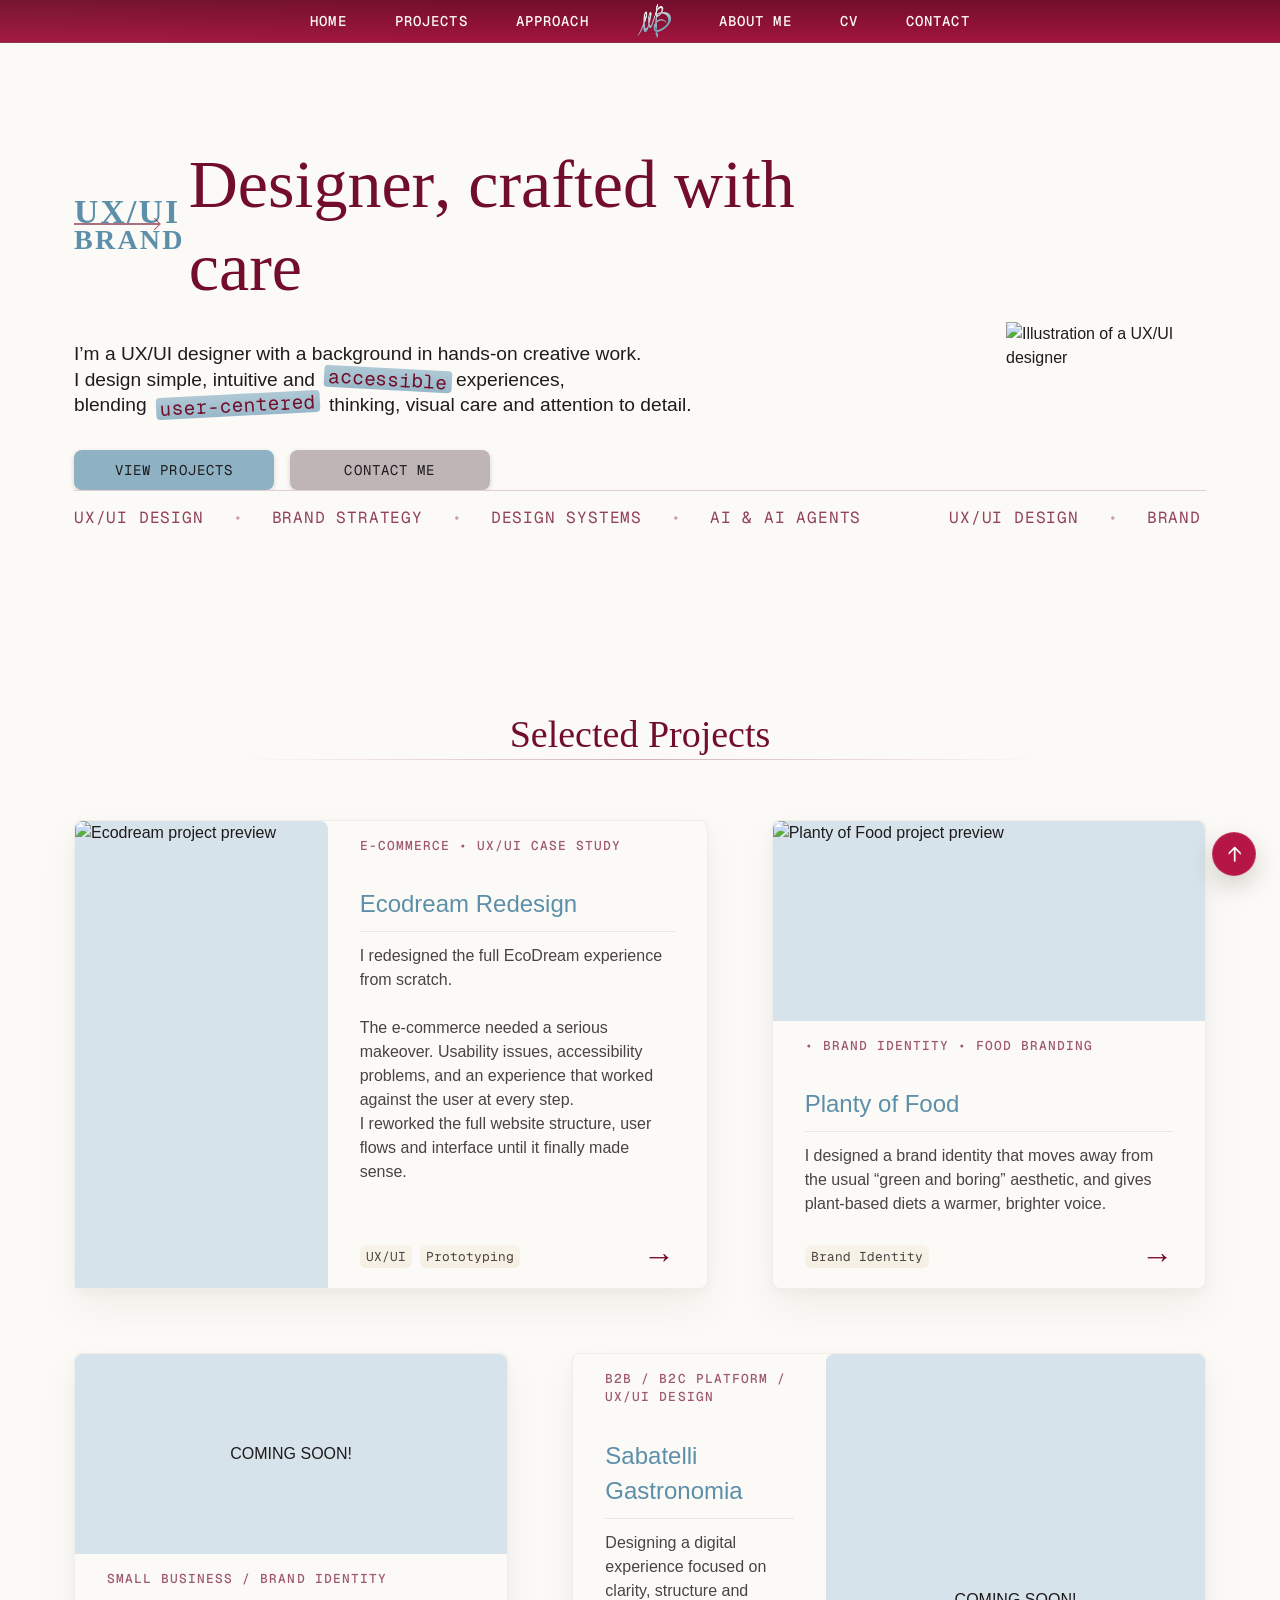
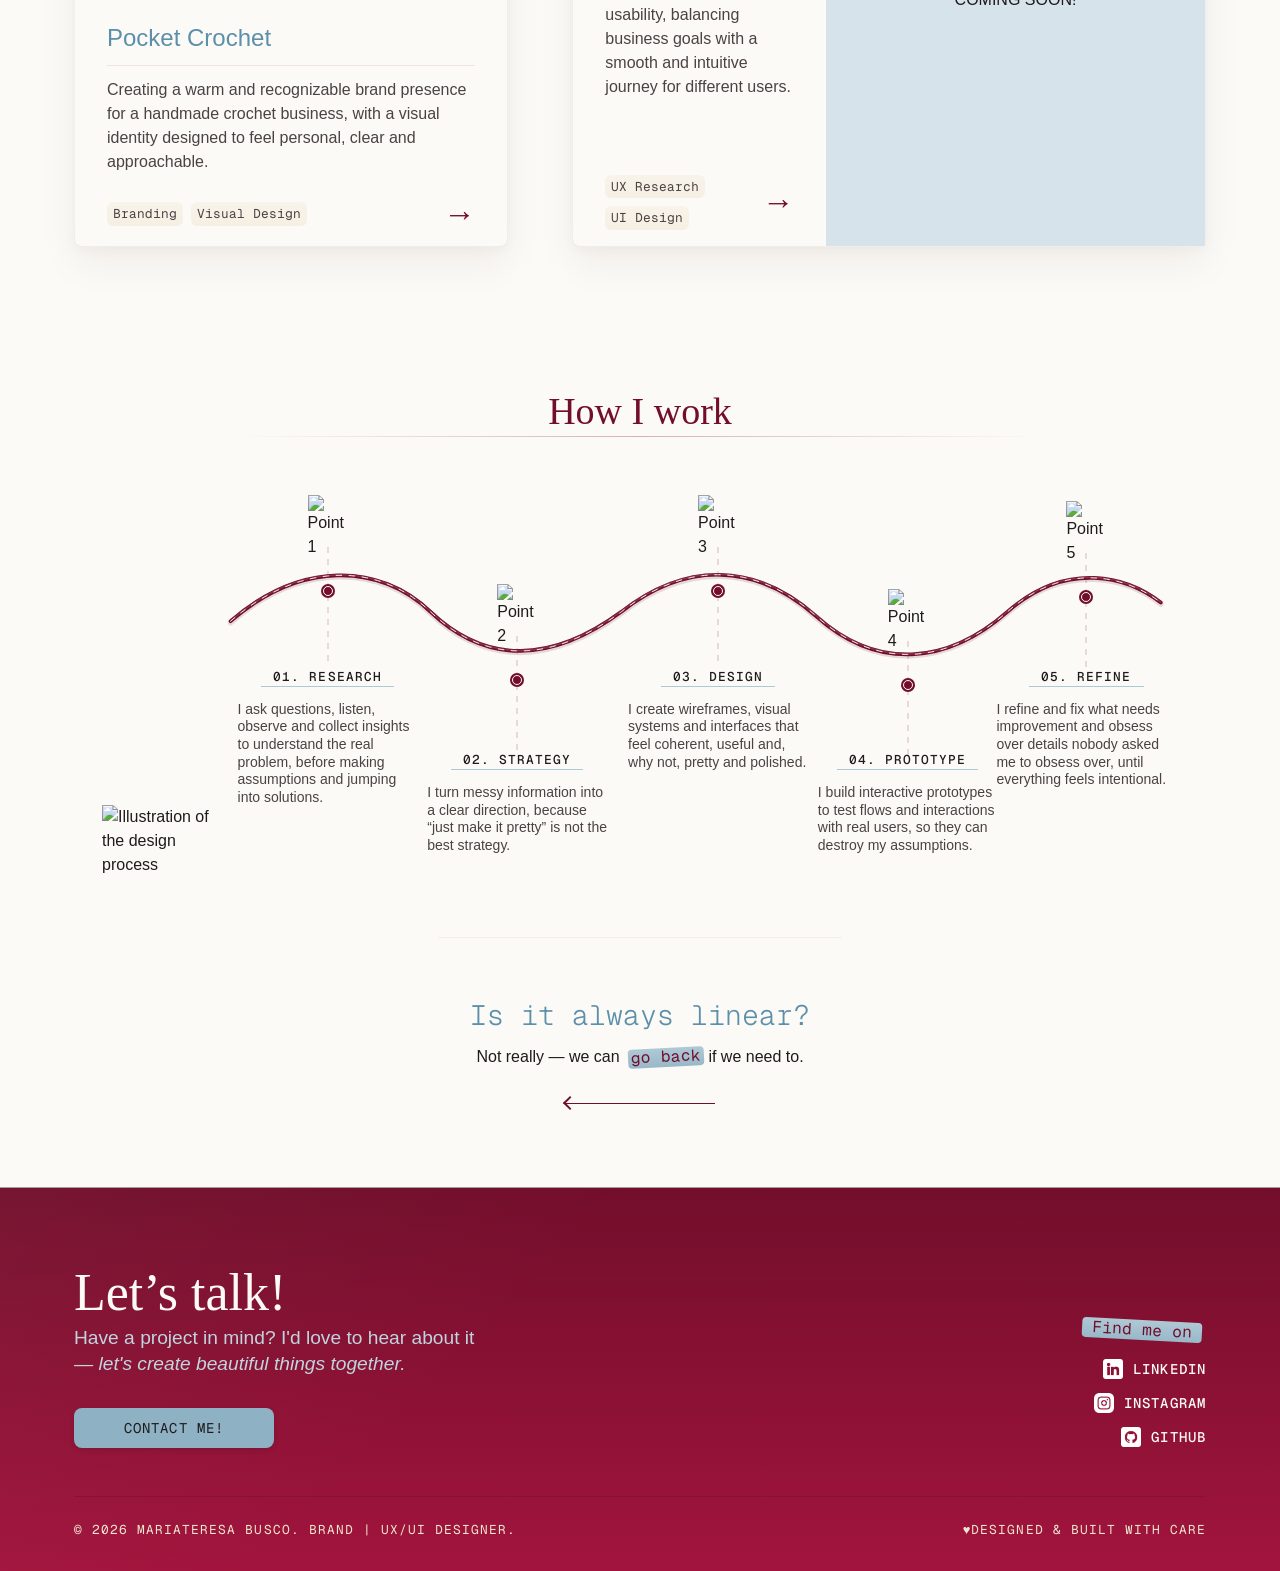
==== commit a683b2b4: "torna su" ====
--- a/index.html
+++ b/index.html
@@ -35,7 +35,7 @@
   <link rel="stylesheet" href="CSS/style.css">
 </head>
 
-<body>
+<body id="top">
 <header class="site-header">
   <nav class="navbar">
     <div class="container page-container nav-wrapper">
@@ -487,5 +487,10 @@
   });
 </script>
 
+
+<a href="#top" class="back-to-top" aria-label="Back to top">
+  ↑
+</a>
+
 </body>
 </html>
--- a/CSS/style.css
+++ b/CSS/style.css
@@ -37,6 +37,12 @@
 html {
   scroll-behavior: smooth;
   scroll-padding-top: 90px;
+}
+
+html,
+body {
+  max-width: 100%;
+  overflow-x: hidden;
 }
 
 body {
@@ -239,6 +245,33 @@
 }
 
 /* -----------------------------END BUTTON---------------------------------- */
+/* -------------- TOP -------------------*/
+.back-to-top {
+  position: fixed;
+  right: 24px;
+  bottom: 24px;
+  z-index: 999;
+  display: flex;
+  align-items: center;
+  justify-content: center;
+  width: 44px;
+  height: 44px;
+  border-radius: 50%;
+  background-color: rgb(182.1328125, 22.3671875, 68.69921875);
+  color: #FCFAF6;
+  border: 1px solid rgba(252, 250, 246, 0.15);
+  font-family: "Geist Mono", monospace;
+  font-size: 1.4rem;
+  text-decoration: none;
+  box-shadow: 0 10px 24px rgba(31, 27, 28, 0.18);
+  transition: transform 0.25s ease, background-color 0.25s ease;
+}
+.back-to-top:hover {
+  transform: translateY(-4px);
+  background-color: rgb(104.915625, 12.884375, 39.5734375);
+  color: #FCFAF6;
+}
+
 /* ------------------LAYOUT / STRUCTURE--------------------------- */
 .page-container {
   max-width: 1180px;
@@ -3917,9 +3950,7 @@
   line-height: 1.6rem;
 }
 
-/* =========================
-   RESPONSIVE - HOME
-========================= */
+/* ------------------- RESPONSIVE - HOME ----------------------- */
 @keyframes heroKeywordsScroll {
   from {
     transform: translateX(0);
@@ -3953,9 +3984,31 @@
     grid-template-columns: 1fr;
   }
 }
-/* =========================
-   HAMBURGER MENU - SOLO MOBILE
-========================= */
+html,
+body {
+  max-width: 100%;
+  overflow-x: hidden;
+}
+
+@media (max-width: 768px) {
+  .page-container {
+    width: 100%;
+    max-width: 100%;
+    overflow-x: hidden;
+  }
+  .nav-wrapper {
+    width: 100%;
+    max-width: 100%;
+  }
+  .navbar {
+    width: 100%;
+    overflow-x: hidden;
+  }
+  .site-header {
+    overflow-x: hidden;
+  }
+}
+/* --------------------- HAMBURGER MENU - SOLO MOBILE  ---------------------- */
 .nav-toggle {
   display: none;
   width: 44px;
@@ -4039,7 +4092,7 @@
     gap: 16px;
   }
   .hero-title-arrow {
-    width: 56px;
+    width: 86px;
   }
   .hero-title-main {
     max-width: 100%;
@@ -4181,15 +4234,15 @@
   }
   .ecodream-page .case-hero-top .case-info,
   .ecodream-page .case-info.h4 {
-    display: flex !important;
-    flex-wrap: wrap !important;
-    justify-content: center !important;
-    align-items: center !important;
-    gap: 24px !important;
-    width: 100% !important;
-    max-width: 100% !important;
-    margin-top: 28px !important;
-    margin-bottom: 0 !important;
+    display: flex;
+    flex-wrap: wrap;
+    justify-content: center;
+    align-items: center;
+    gap: 24px;
+    width: 100%;
+    max-width: 100%;
+    margin-top: 28px;
+    margin-bottom: 0;
   }
   .ecodream-page .case-hero-top .btn-custom {
     min-width: 260px !important;
@@ -4198,72 +4251,72 @@
     margin-bottom: 32px;
   }
   .ecodream-page .case-hero-grid {
-    display: block !important;
-    width: 100% !important;
-    max-width: 100% !important;
-    min-width: 0 !important;
+    display: block;
+    width: 100%;
+    max-width: 100%;
+    min-width: 0;
   }
   .ecodream-page .case-meta {
-    display: grid !important;
-    grid-template-columns: repeat(2, minmax(0, 1fr)) !important;
-    gap: 40px 32px !important;
-    width: 100% !important;
-    max-width: 100% !important;
-    min-width: 0 !important;
-    padding-right: 0 !important;
-    padding-bottom: 36px !important;
-    border-right: 0 !important;
-    border-bottom: 1px solid rgba(167, 154, 157, 0.35) !important;
+    display: grid;
+    grid-template-columns: repeat(2, minmax(0, 1fr));
+    gap: 40px 32px;
+    width: 100%;
+    max-width: 100%;
+    min-width: 0;
+    padding-right: 0;
+    padding-bottom: 36px;
+    border-right: 0;
+    border-bottom: 1px solid rgba(167, 154, 157, 0.35);
   }
   .ecodream-page .case-meta-item {
-    width: 100% !important;
-    min-width: 0 !important;
+    width: 100%;
+    min-width: 0;
   }
   .ecodream-page .case-info {
-    width: 100% !important;
-    max-width: 100% !important;
-    min-width: 0 !important;
-    margin-top: 40px !important;
-    overflow: visible !important;
+    width: 100%;
+    max-width: 100%;
+    min-width: 0;
+    margin-top: 40px;
+    overflow: visible;
   }
   .ecodream-page .case-info .section-label {
-    width: 100% !important;
-    max-width: 100% !important;
-    margin-bottom: 20px !important;
+    width: 100%;
+    max-width: 100%;
+    margin-bottom: 20px;
   }
   .ecodream-page .case-quote {
-    width: 100% !important;
-    max-width: 100% !important;
-    margin: 20px 0 !important;
-    padding-left: 20px !important;
+    width: 100%;
+    max-width: 100%;
+    margin: 20px 0;
+    padding-left: 20px;
   }
   .ecodream-page .case-quote h4,
   .ecodream-page .case-info h4,
   .ecodream-page .case-info p,
   .ecodream-page .case-stat p,
   .ecodream-page .case-stat span {
-    width: 100% !important;
-    max-width: 100% !important;
-    overflow-wrap: break-word !important;
-    word-break: normal !important;
+    width: 100%;
+    max-width: 100%;
+    overflow-wrap: break-word;
+    word-break: normal;
   }
   .ecodream-page .case-overview-stats {
-    display: grid !important;
-    grid-template-columns: repeat(2, minmax(0, 1fr)) !important;
-    width: 100% !important;
-    max-width: 100% !important;
-    min-width: 0 !important;
-    border-left: 0 !important;
-    gap: 1px !important;
-    background-color: #eae0c0 !important;
+    display: grid;
+    grid-template-columns: repeat(2, minmax(0, 1fr));
+    width: 100%;
+    max-width: 100%;
+    min-width: 0;
+    border-left: 0;
+    gap: 1px;
+    background-color: #eae0c0;
   }
   .ecodream-page .case-stat {
-    width: 100% !important;
-    min-width: 0 !important;
-    min-height: auto !important;
-    padding: 20px !important;
-    border-right: 0 !important;
-    background-color: #FCFAF6 !important;
+    width: 100%;
+    min-width: 0;
+    min-height: auto;
+    padding: 20px;
+    border-right: 0;
+    background-color: #FCFAF6;
   }
 }
 @media (max-width: 576px) {
@@ -4275,29 +4328,27 @@
   }
   .ecodream-page .case-hero-top .case-info,
   .ecodream-page .case-info.h4 {
-    display: grid !important;
-    grid-template-columns: 1fr !important;
-    justify-items: center !important;
-    gap: 20px !important;
+    display: grid;
+    grid-template-columns: 1fr;
+    justify-items: center;
+    gap: 20px;
   }
   .ecodream-page .case-hero-top .btn-custom {
-    width: min(100%, 320px) !important;
-    min-width: 0 !important;
+    width: min(100%, 320px);
+    min-width: 0;
   }
   .ecodream-page .case-meta {
-    grid-template-columns: repeat(2, minmax(0, 1fr)) !important;
-    gap: 36px 20px !important;
+    grid-template-columns: repeat(2, minmax(0, 1fr));
+    gap: 36px 20px;
   }
   .ecodream-page .case-meta-item .diagonal-highlight {
-    padding: 2px 12px !important;
+    padding: 2px 12px;
   }
   .ecodream-page .case-overview-stats {
-    grid-template-columns: 1fr !important;
-  }
-}
-/* =========================
-   ECODREAM - PROCESS MOBILE
-========================= */
+    grid-template-columns: 1fr;
+  }
+}
+/* ------------------- ECODREAM - PROCESS MOBILE ---------------------- */
 @media (max-width: 768px) {
   .ecodream-page .case-process {
     padding: 48px 0;
@@ -5096,7 +5147,6 @@
   }
 }
 /*-----------------------ABOUT ME -----------------------*/
-/* ---------------- ABOUT PAGE RESPONSIVE ---------------- */
 @media (max-width: 992px) {
   .about-page .page-container {
     max-width: 760px;
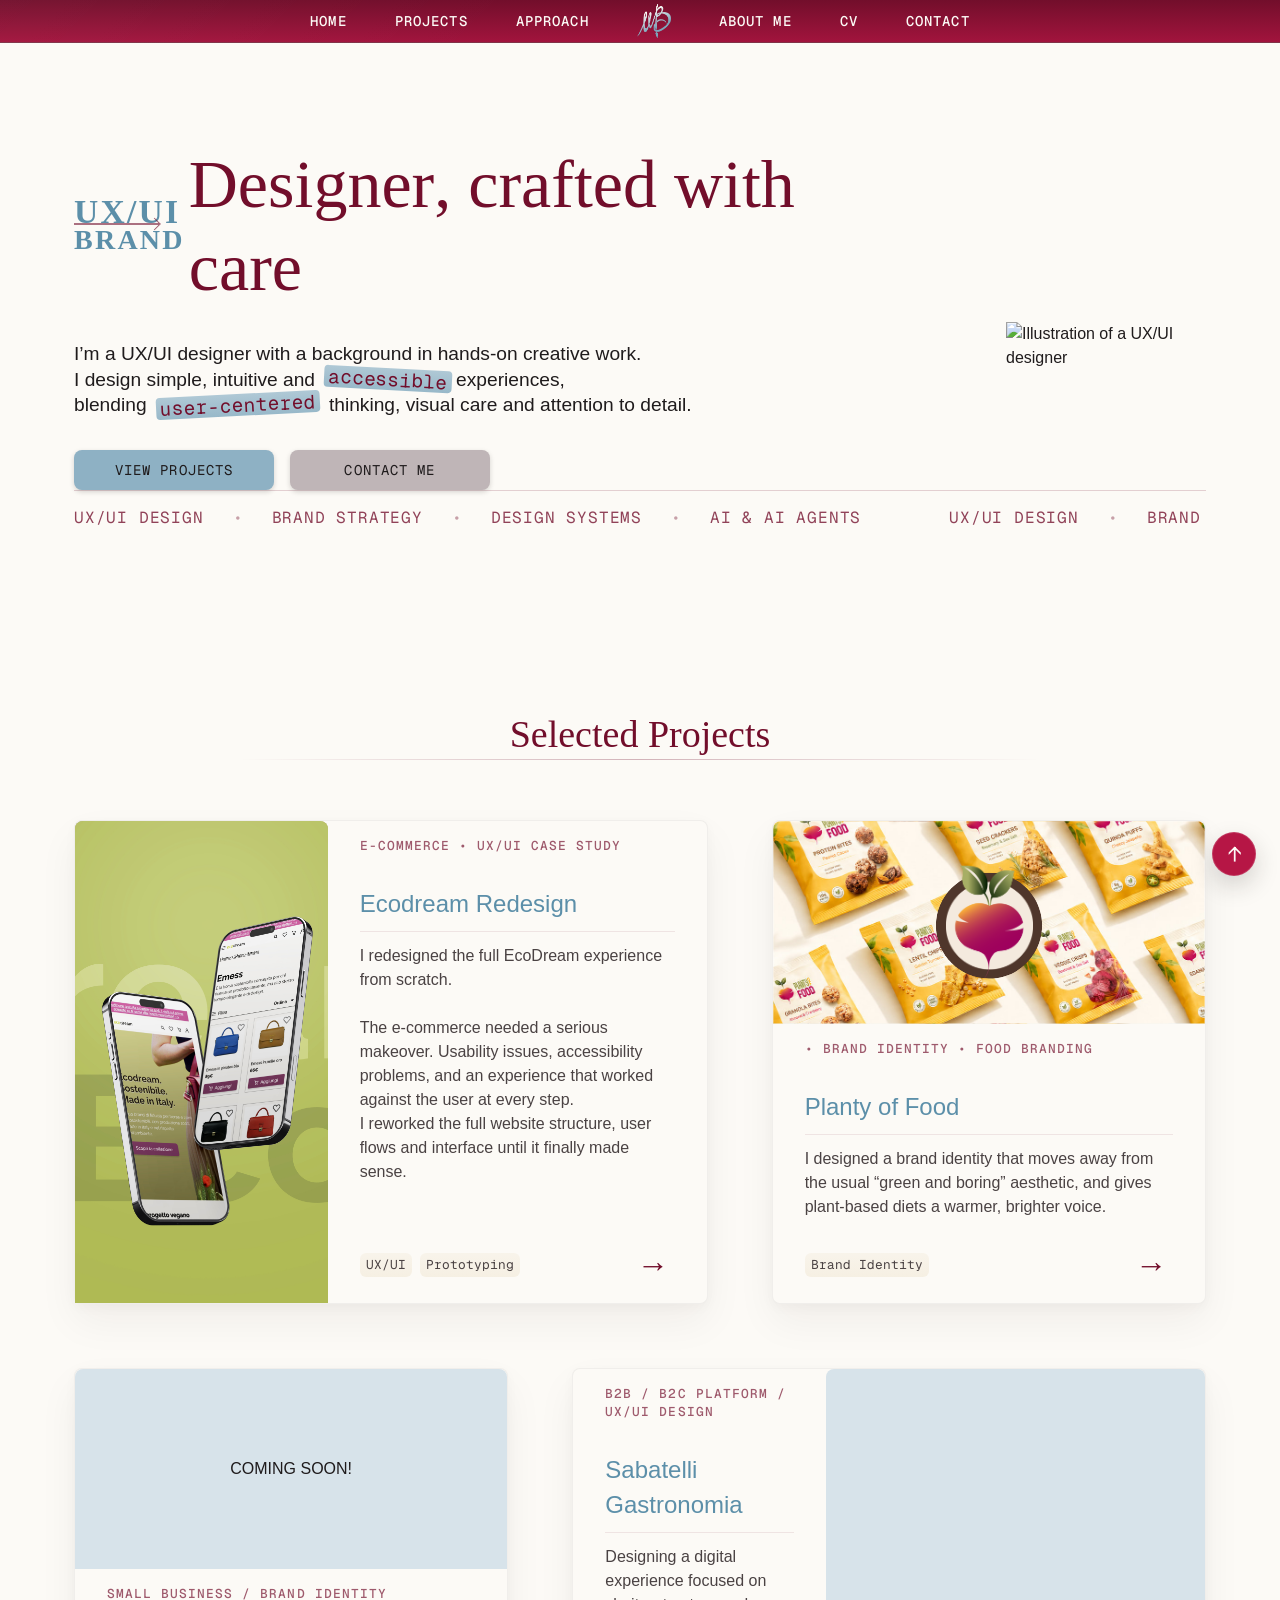
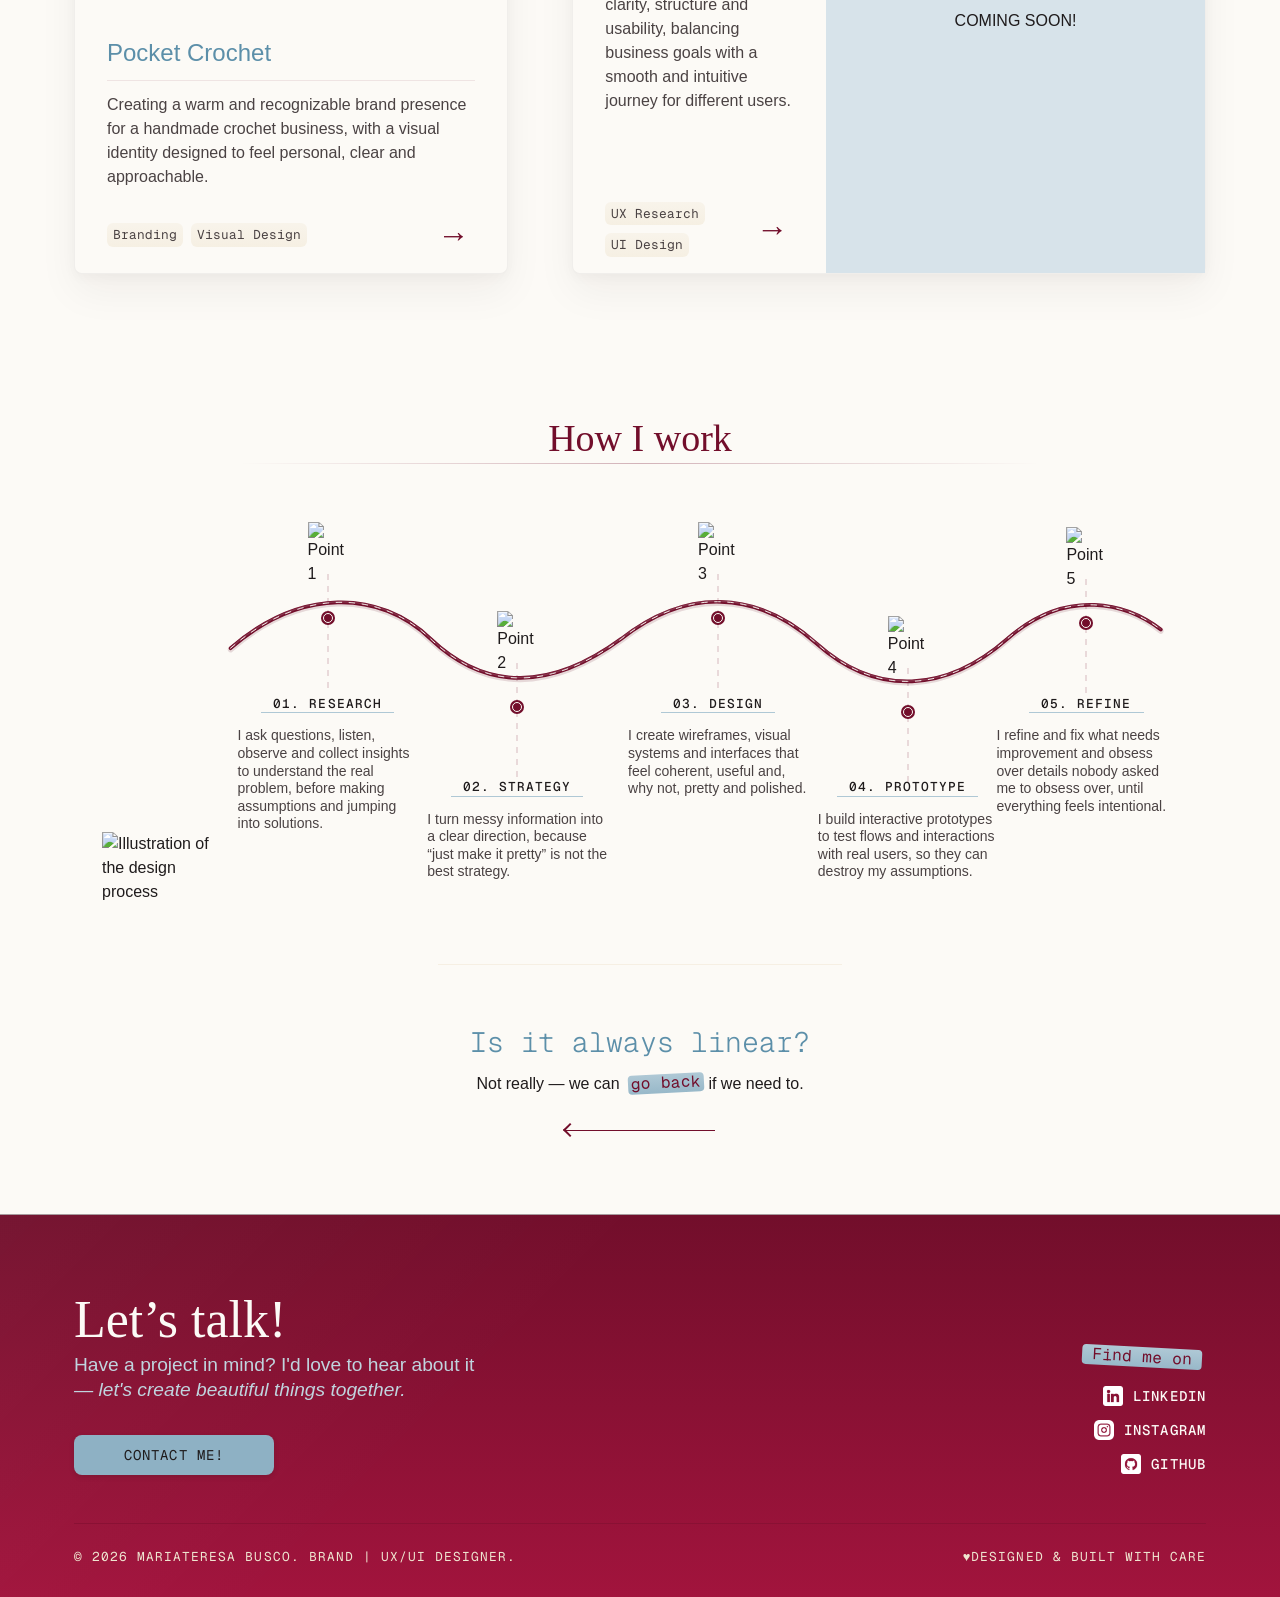
==== commit 75b41438: "fix" ====
--- a/index.html
+++ b/index.html
@@ -434,7 +434,7 @@
   <p><span class="diagonal-highlight" style="transform: rotate(3deg); padding: 2px 10px;">Find me on</span></p>
 
   <div class="footer-links">
-    <a href="www.linkedin.com/in/mariateresabusco" target="_blank" rel="noopener noreferrer">
+    <a href="https://www.linkedin.com/in/mariateresabusco" target="_blank" rel="noopener noreferrer">
       <span class="footer-link-icon" aria-hidden="true">
   <img src="Assets/Image/linkedin.svg" alt="LinkedIn Profile">
 </span>
--- a/CSS/style.css
+++ b/CSS/style.css
@@ -41,8 +41,8 @@
 
 html,
 body {
+  width: 100%;
   max-width: 100%;
-  overflow-x: hidden;
 }
 
 body {
@@ -155,7 +155,8 @@
 
 .main-section-title-divider {
   display: block;
-  width: 800px;
+  width: min(800px, 100%);
+  max-width: 100%;
   height: 1px;
   background: linear-gradient(90deg, rgba(114, 14, 43, 0) 0%, rgba(114, 14, 43, 0.3) 50%, rgba(114, 14, 43, 0) 100%);
 }
@@ -175,7 +176,11 @@
   text-transform: uppercase;
   cursor: pointer;
   letter-spacing: 0.08em;
-  transition: background-color 0.25s ease, color 0.25s ease, transform 0.25s ease, box-shadow 0.25s ease;
+  transition: background-color 0.25s ease, border-color 0.25s ease, color 0.25s ease, transform 0.25s ease, box-shadow 0.25s ease;
+}
+.btn-custom:focus-visible {
+  outline: 3px solid rgba(125, 166, 187, 0.85);
+  outline-offset: 4px;
 }
 
 /* Sizes */
@@ -214,6 +219,14 @@
   transform: rotate(0deg);
   box-shadow: none;
 }
+.btn-custom-primary:disabled, .btn-custom-primary.is-disabled, .btn-custom-primary[aria-disabled=true] {
+  background-color: rgb(198.6666666667, 216.4333333333, 225.5333333333);
+  color: rgba(252, 250, 246, 0.95);
+  pointer-events: none;
+  cursor: not-allowed;
+  box-shadow: none;
+  transform: none;
+}
 
 /* Secondary: grey */
 .btn-custom-secondary {
@@ -232,12 +245,9 @@
   transform: rotate(0deg);
   box-shadow: none;
 }
-
-/* Disabled */
-.btn-custom.is-disabled,
-.btn-custom:disabled {
-  background-color: #A79A9D;
-  color: #FCFAF6;
+.btn-custom-secondary:disabled, .btn-custom-secondary.is-disabled, .btn-custom-secondary[aria-disabled=true] {
+  background-color: rgb(209.7428571429, 203.0571428571, 204.6);
+  color: rgba(252, 250, 246, 0.95);
   pointer-events: none;
   cursor: not-allowed;
   box-shadow: none;
@@ -272,6 +282,163 @@
   color: #FCFAF6;
 }
 
+/* ---------------- INTERACTION STATES ---------------- */
+/* Links */
+a {
+  transition: color 0.25s ease, background-color 0.25s ease, border-color 0.25s ease, opacity 0.25s ease, transform 0.25s ease;
+}
+
+a:focus-visible,
+button:focus-visible,
+input:focus-visible,
+textarea:focus-visible,
+select:focus-visible {
+  outline: 3px solid rgba(125, 166, 187, 0.75);
+  outline-offset: 4px;
+}
+
+/* Header navigation */
+.nav-menu a {
+  position: relative;
+}
+
+.nav-menu a:hover,
+.nav-menu a:focus-visible {
+  color: #FCFAF6;
+}
+
+.nav-menu a:active {
+  color: rgb(59.49375, 7.30625, 22.440625);
+}
+
+/* Logo */
+.site-logo {
+  transition: transform 0.25s ease, opacity 0.25s ease;
+}
+
+.site-logo:hover,
+.site-logo:focus-visible {
+  transform: rotate(-3deg) scale(1.04);
+}
+
+.site-logo:active {
+  transform: rotate(0deg) scale(0.96);
+}
+
+/* Hamburger */
+.nav-toggle {
+  transition: background-color 0.25s ease, border-color 0.25s ease, transform 0.25s ease;
+}
+
+.nav-toggle:hover,
+.nav-toggle:focus-visible {
+  background-color: rgba(252, 250, 246, 0.12);
+  border-color: rgba(252, 250, 246, 0.8);
+}
+
+.nav-toggle:active {
+  transform: scale(0.96);
+}
+
+/* Footer links */
+.footer-links a {
+  transition: color 0.25s ease, transform 0.25s ease, opacity 0.25s ease;
+}
+
+.footer-links a:hover,
+.footer-links a:focus-visible {
+  color: #1F1B1C;
+  transform: translateX(4px);
+}
+
+.footer-links a:active {
+  transform: translateX(2px) scale(0.98);
+}
+
+/* Social icons */
+.footer-link-icon {
+  transition: transform 0.25s ease, background-color 0.25s ease, border-color 0.25s ease;
+}
+
+.footer-links a:hover .footer-link-icon,
+.footer-links a:focus-visible .footer-link-icon {
+  transform: rotate(-4deg) scale(1.08);
+}
+
+/* Back to top */
+.back-to-top {
+  transition: background-color 0.25s ease, color 0.25s ease, transform 0.25s ease, box-shadow 0.25s ease;
+}
+
+.back-to-top:hover,
+.back-to-top:focus-visible {
+  transform: translateY(-4px);
+  background-color: rgb(77.6625, 9.5375, 29.29375);
+}
+
+.back-to-top:active {
+  transform: translateY(0) scale(0.96);
+  box-shadow: none;
+}
+
+.project-arrow {
+  display: inline-flex;
+  align-items: center;
+  justify-content: center;
+  min-width: 44px;
+  min-height: 44px;
+  color: inherit;
+  text-decoration: none;
+  transition: color 0.25s ease, transform 0.25s ease, background-color 0.25s ease, box-shadow 0.25s ease;
+}
+
+.project-arrow:hover {
+  color: #720E2B;
+  transform: translateX(4px);
+}
+
+.project-arrow:focus-visible {
+  outline: 3px solid rgba(125, 166, 187, 0.55);
+  outline-offset: 4px;
+  border-radius: 50%;
+  color: #720E2B;
+}
+
+.project-arrow:active {
+  transform: translateX(2px) scale(0.96);
+}
+
+/* Form fields */
+input,
+textarea,
+select {
+  transition: border-color 0.25s ease, box-shadow 0.25s ease, background-color 0.25s ease;
+}
+
+input:hover,
+textarea:hover,
+select:hover {
+  border-color: rgba(114, 14, 43, 0.45);
+}
+
+input:focus-visible,
+textarea:focus-visible,
+select:focus-visible {
+  border-color: #720E2B;
+  box-shadow: 0 0 0 4px rgba(114, 14, 43, 0.12);
+}
+
+/* Disabled */
+button:disabled,
+input:disabled,
+textarea:disabled,
+select:disabled,
+.is-disabled,
+[aria-disabled=true] {
+  cursor: not-allowed;
+  opacity: 0.6;
+}
+
 /* ------------------LAYOUT / STRUCTURE--------------------------- */
 .page-container {
   max-width: 1180px;
@@ -282,6 +449,8 @@
   position: sticky;
   top: 0;
   z-index: 1000;
+  width: 100%;
+  background-color: #FCFAF6;
   border-bottom: 1px solid rgba(167, 154, 157, 0.25);
 }
 
@@ -317,7 +486,6 @@
 .hero-section {
   position: relative;
   z-index: 1;
-  overflow: hidden;
   padding-bottom: 0;
   padding-top: 100px;
 }
@@ -1616,6 +1784,9 @@
   box-shadow: 0 2px 5px rgba(31, 27, 28, 0.18);
   border-radius: 8px;
 }
+.about-page .btn-custom-primary:hover {
+  background: linear-gradient(-90deg, rgb(214.8656716418, 21.1343283582, 86.2985074627) 0%, rgb(176.85, 19.65, 116.2625) 100%);
+}
 
 .about-page h1 {
   font-family: "Brush Signature", cursive;
@@ -1707,7 +1878,7 @@
   color: #4c085c;
 }
 .about-page .navbar a:hover {
-  color: #7A0C31;
+  color: #cd231a;
 }
 
 .about-main {
@@ -3960,8 +4131,7 @@
   }
 }
 @media (max-width: 992px) {
-  .projects-grid,
-  .approach-grid {
+  .projects-grid {
     grid-template-columns: repeat(2, 1fr);
   }
   .hero-card-number {
@@ -3984,12 +4154,6 @@
     grid-template-columns: 1fr;
   }
 }
-html,
-body {
-  max-width: 100%;
-  overflow-x: hidden;
-}
-
 @media (max-width: 768px) {
   .page-container {
     width: 100%;
@@ -4006,6 +4170,9 @@
   }
   .site-header {
     overflow-x: hidden;
+    position: sticky;
+    top: 0;
+    z-index: 1000;
   }
 }
 /* --------------------- HAMBURGER MENU - SOLO MOBILE  ---------------------- */
@@ -4033,6 +4200,28 @@
   margin-top: 6px;
 }
 
+.nav-toggle {
+  transition: background-color 0.25s ease, border-color 0.25s ease, transform 0.25s ease, box-shadow 0.25s ease;
+}
+
+.nav-toggle:hover {
+  background-color: rgba(114, 14, 43, 0.08);
+  border-color: rgba(114, 14, 43, 0.45);
+  transform: rotate(-2deg);
+}
+
+.nav-toggle:focus-visible {
+  outline: 3px solid rgba(125, 166, 187, 0.55);
+  outline-offset: 4px;
+  background-color: rgba(114, 14, 43, 0.08);
+  border-color: rgba(114, 14, 43, 0.45);
+}
+
+.nav-toggle:active {
+  transform: scale(0.96);
+  box-shadow: none;
+}
+
 @media (max-width: 768px) {
   .nav-wrapper {
     width: 100%;
@@ -4058,6 +4247,10 @@
     gap: 18px;
     padding-top: 18px;
   }
+  .nav-menu li {
+    width: 100%;
+    border-bottom: 1px solid rgba(252, 250, 246, 0.15);
+  }
   .nav-menu-left {
     order: 2;
   }
@@ -4107,20 +4300,24 @@
     min-height: auto;
   }
 }
-@media (max-width: 768px) and (max-width: 768px) {
+@media (max-width: 1199.98px) {
   .approach-path-wrapper {
     display: block;
     margin-top: 0;
   }
   .approach-illustration,
-  .approach-line {
+  .approach-image,
+  .approach-line,
+  .approach-path-points {
     display: none;
   }
   .approach-path {
     position: relative;
     display: grid;
-    gap: 36px;
+    gap: 48px;
     min-height: auto;
+    width: 100%;
+    max-width: none;
     padding-left: 96px;
   }
   .approach-path::before {
@@ -4128,12 +4325,9 @@
     position: absolute;
     left: 23px;
     top: 10px;
-    height: 620px;
+    bottom: 10px;
     width: 2px;
     background-color: #720E2B;
-  }
-  .approach-path-points {
-    display: none;
   }
   .approach-step,
   .approach-step-01,
@@ -4145,6 +4339,7 @@
     left: auto;
     right: auto;
     top: auto;
+    bottom: auto;
     width: 100%;
     min-height: auto;
     padding: 0;
@@ -4180,30 +4375,13 @@
   }
   .approach-step p {
     margin: 0;
-    max-width: 100%;
+    max-width: 52ch;
     font-size: 0.95rem;
     line-height: 1.35rem;
     text-align: left;
   }
   .approach-note {
     margin-top: 40px;
-  }
-}
-@media (max-width: 768px) {
-  .contact-cta {
-    padding: 36px 24px;
-  }
-  .footer-content {
-    flex-direction: column;
-    align-items: flex-start;
-  }
-  .footer-social,
-  .footer-links {
-    align-items: flex-start;
-  }
-  .footer-bottom {
-    flex-direction: column;
-    align-items: flex-start;
   }
 }
 /* ----------------------  RESPONSIVE - PROGETTI   -------------------------- */
@@ -5156,6 +5334,12 @@
     min-height: auto;
     padding: 72px 0 56px;
   }
+  .about-page .about-hero h1 {
+    line-height: 1.08;
+    padding-bottom: 0.12em;
+    overflow: visible;
+    padding-top: 20px;
+  }
   .about-page .about-hero-grid,
   .about-page .about-bio-grid {
     grid-template-columns: 1fr;
@@ -5185,6 +5369,9 @@
   }
   .about-page .about-passions {
     padding: 64px 0;
+  }
+  .about-page .about-passions h2 {
+    padding-top: 20px;
   }
   .about-page .about-passions-grid {
     grid-template-columns: 1fr;
@@ -5383,4 +5570,38 @@
     width: 720px;
     max-width: none;
   }
+}
+/*--------------FOOTER-----------------*/
+@media (max-width: 768px) {
+  .footer-content {
+    display: flex;
+    flex-direction: column;
+    align-items: stretch;
+    gap: 40px;
+    text-align: center;
+  }
+  .footer-main {
+    align-items: center;
+    text-align: center;
+  }
+  .footer-social {
+    align-items: center;
+    text-align: center;
+  }
+  .footer-links {
+    display: flex;
+    flex-direction: column;
+    align-items: center;
+    gap: 16px;
+  }
+  .footer-links a {
+    justify-content: center;
+  }
+  .footer-bottom {
+    display: flex;
+    flex-direction: column;
+    align-items: center;
+    gap: 8px;
+    text-align: center;
+  }
 }
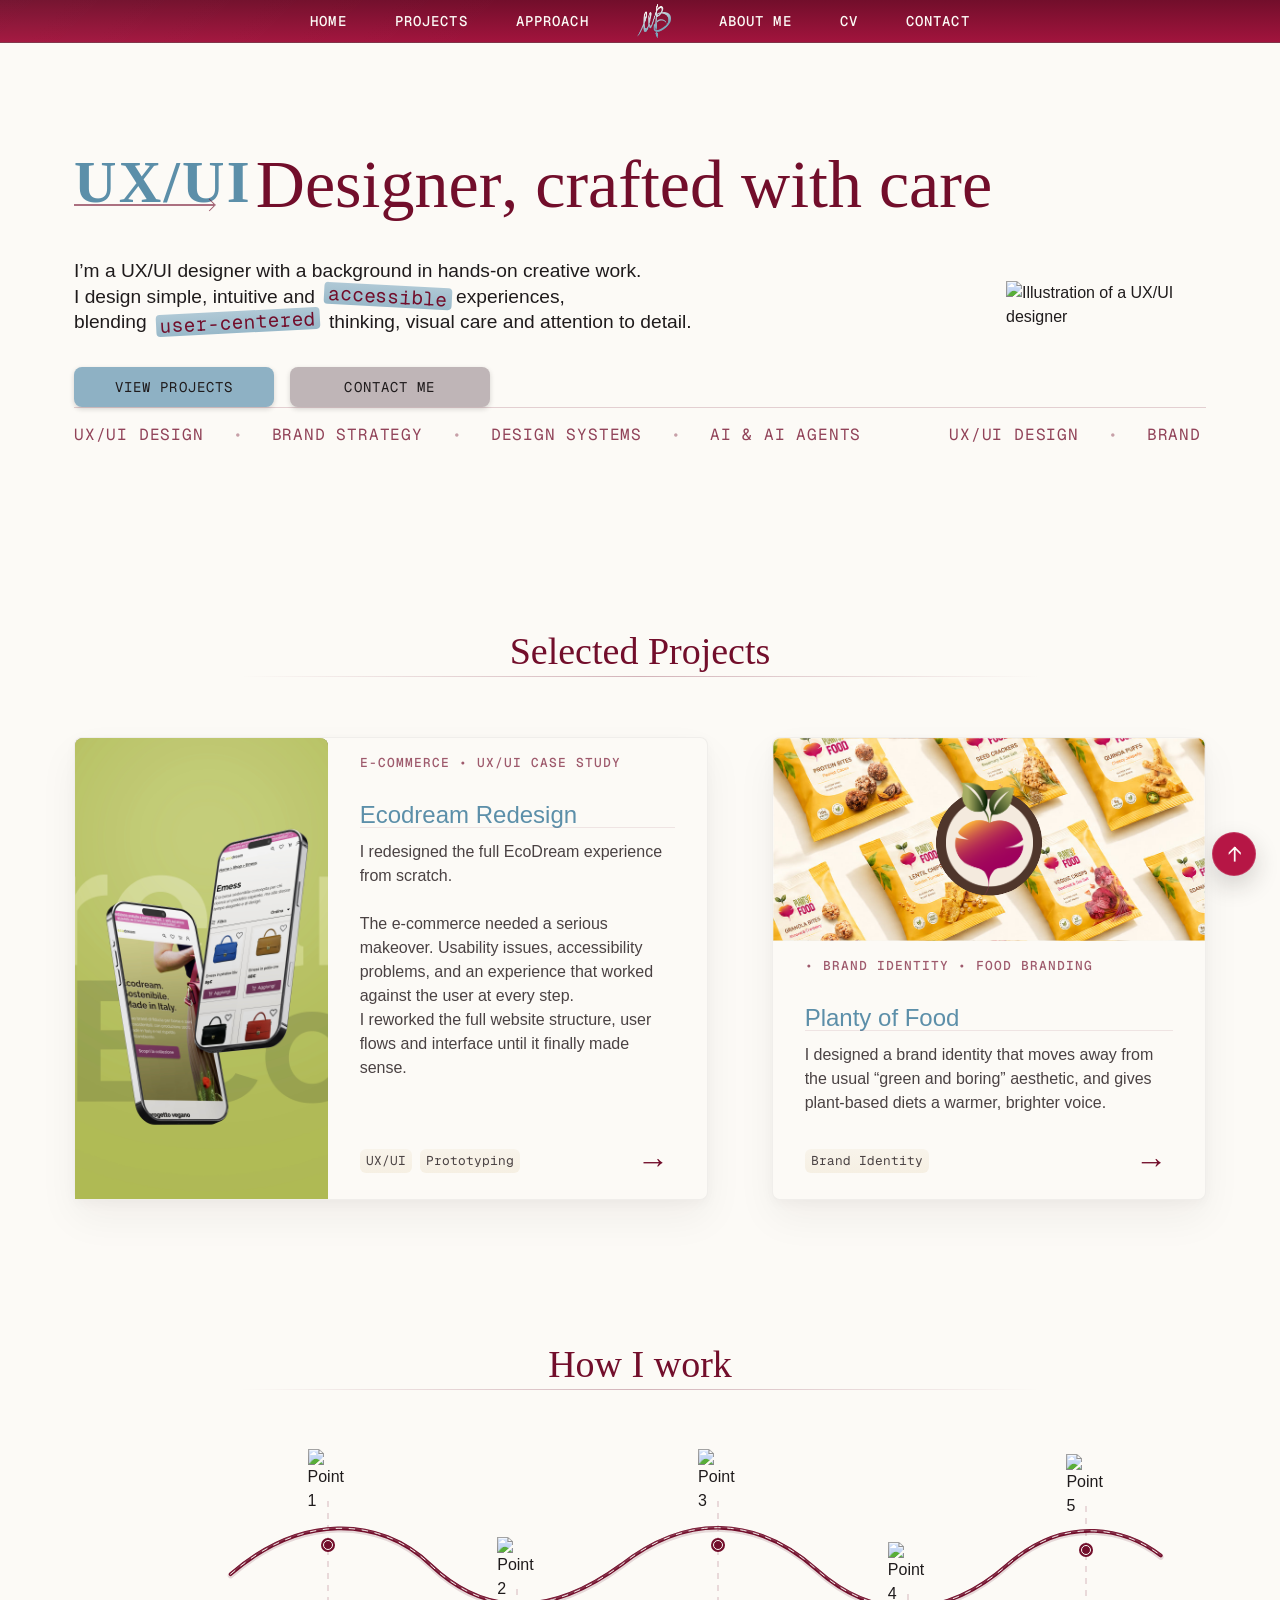
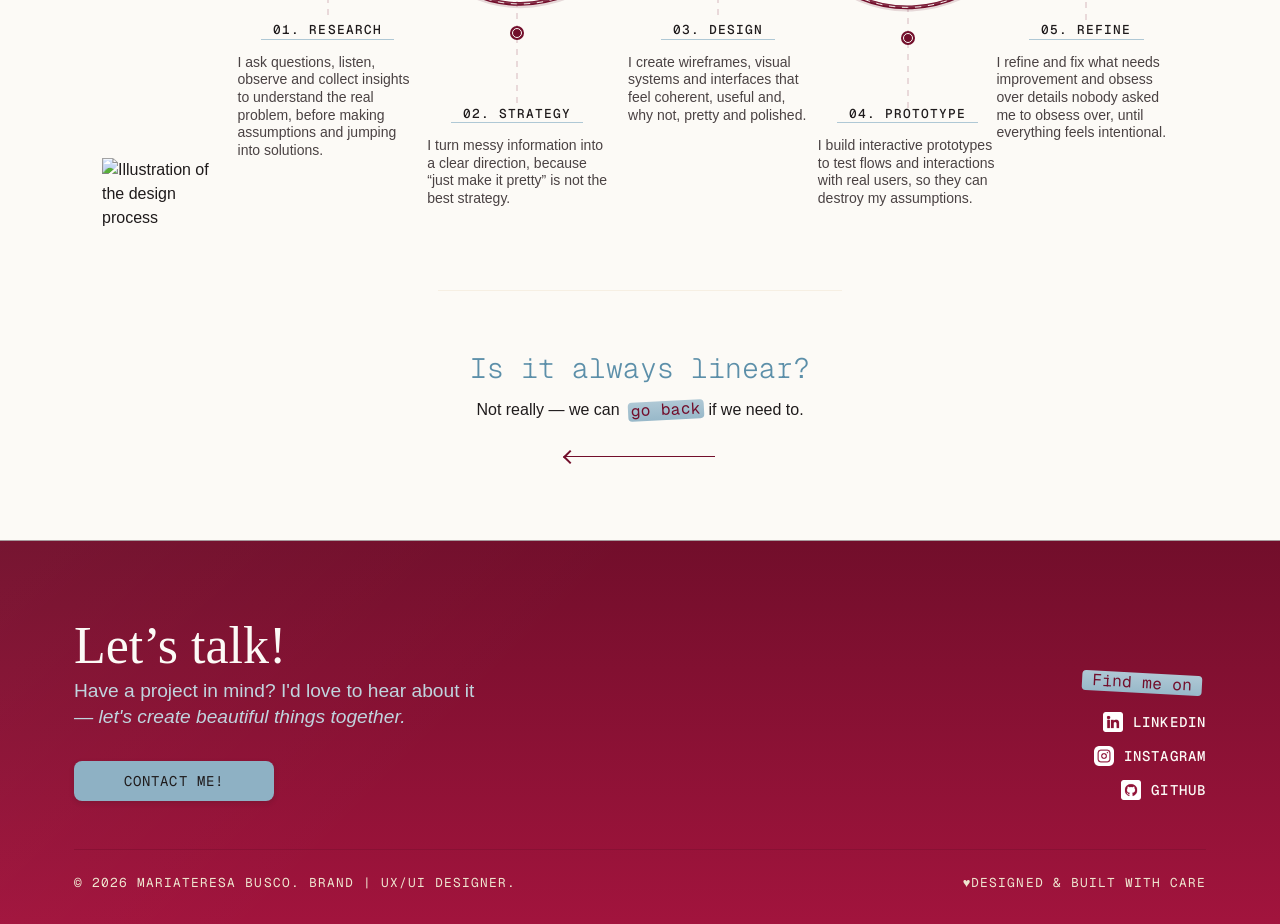
==== commit eefaa30c: "hiding blocks" ====
--- a/index.html
+++ b/index.html
@@ -77,7 +77,6 @@
           <span class="hero-title-kicker">
             <span class="bigger-word">UX/UI</span>
             <span class="hero-title-arrow" aria-hidden="true"></span>
-            <span>Brand</span>
           </span>
 
           <span class="hero-title-main">
--- a/CSS/style.css
+++ b/CSS/style.css
@@ -561,6 +561,11 @@
   gap: 20px;
 }
 
+/*---------------------hidden things----------------------*/
+.project-card-03, .project-card-04 {
+  display: none !important;
+}
+
 .style-one {
   font-feature-settings: "ss01" on;
 }
@@ -580,8 +585,9 @@
 
 .bigger-word {
   display: inline-block;
-  font-size: 120%;
+  font-size: 210%;
   color: rgb(91.5151515152, 143.0757575758, 169.4848484848);
+  margin-top: 8px;
 }
 
 /* ------------------Nav Menu--------------------------- */
@@ -647,6 +653,7 @@
   font-size: 4.25rem;
   line-height: 5.1875rem;
   font-weight: 400;
+  white-space: nowrap;
 }
 
 .hero-title-kicker {
@@ -671,9 +678,9 @@
   position: relative;
   display: inline-block;
   flex-shrink: 0;
-  width: 85px;
+  width: 140px;
   height: 2px;
-  margin-bottom: 4px;
+  margin-top: 10px;
   background-color: rgba(114, 14, 43, 0.58);
 }
 
@@ -861,10 +868,10 @@
 }
 
 .project-card-text h4 {
-  margin: 20px 0 10px;
+  margin: 20px 0 0px;
   font-family: "Satoshi-Variable", sans-serif;
   font-size: 24px;
-  line-height: 2.1875rem;
+  line-height: 1.5rem;
   font-weight: normal;
   color: rgb(91.5151515152, 143.0757575758, 169.4848484848);
   letter-spacing: normal;
@@ -1342,7 +1349,7 @@
 /* ---------------------  CV PAGE  --------------------- */
 .cv-section .subtitle {
   color: rgb(75.6242424242, 121.2212121212, 144.5757575758) !important;
-  font-size: 0.875rem;
+  font-size: 1rem;
 }
 
 .cv-section {
@@ -4283,6 +4290,7 @@
     flex-direction: column;
     align-items: flex-start;
     gap: 16px;
+    white-space: normal;
   }
   .hero-title-arrow {
     width: 86px;
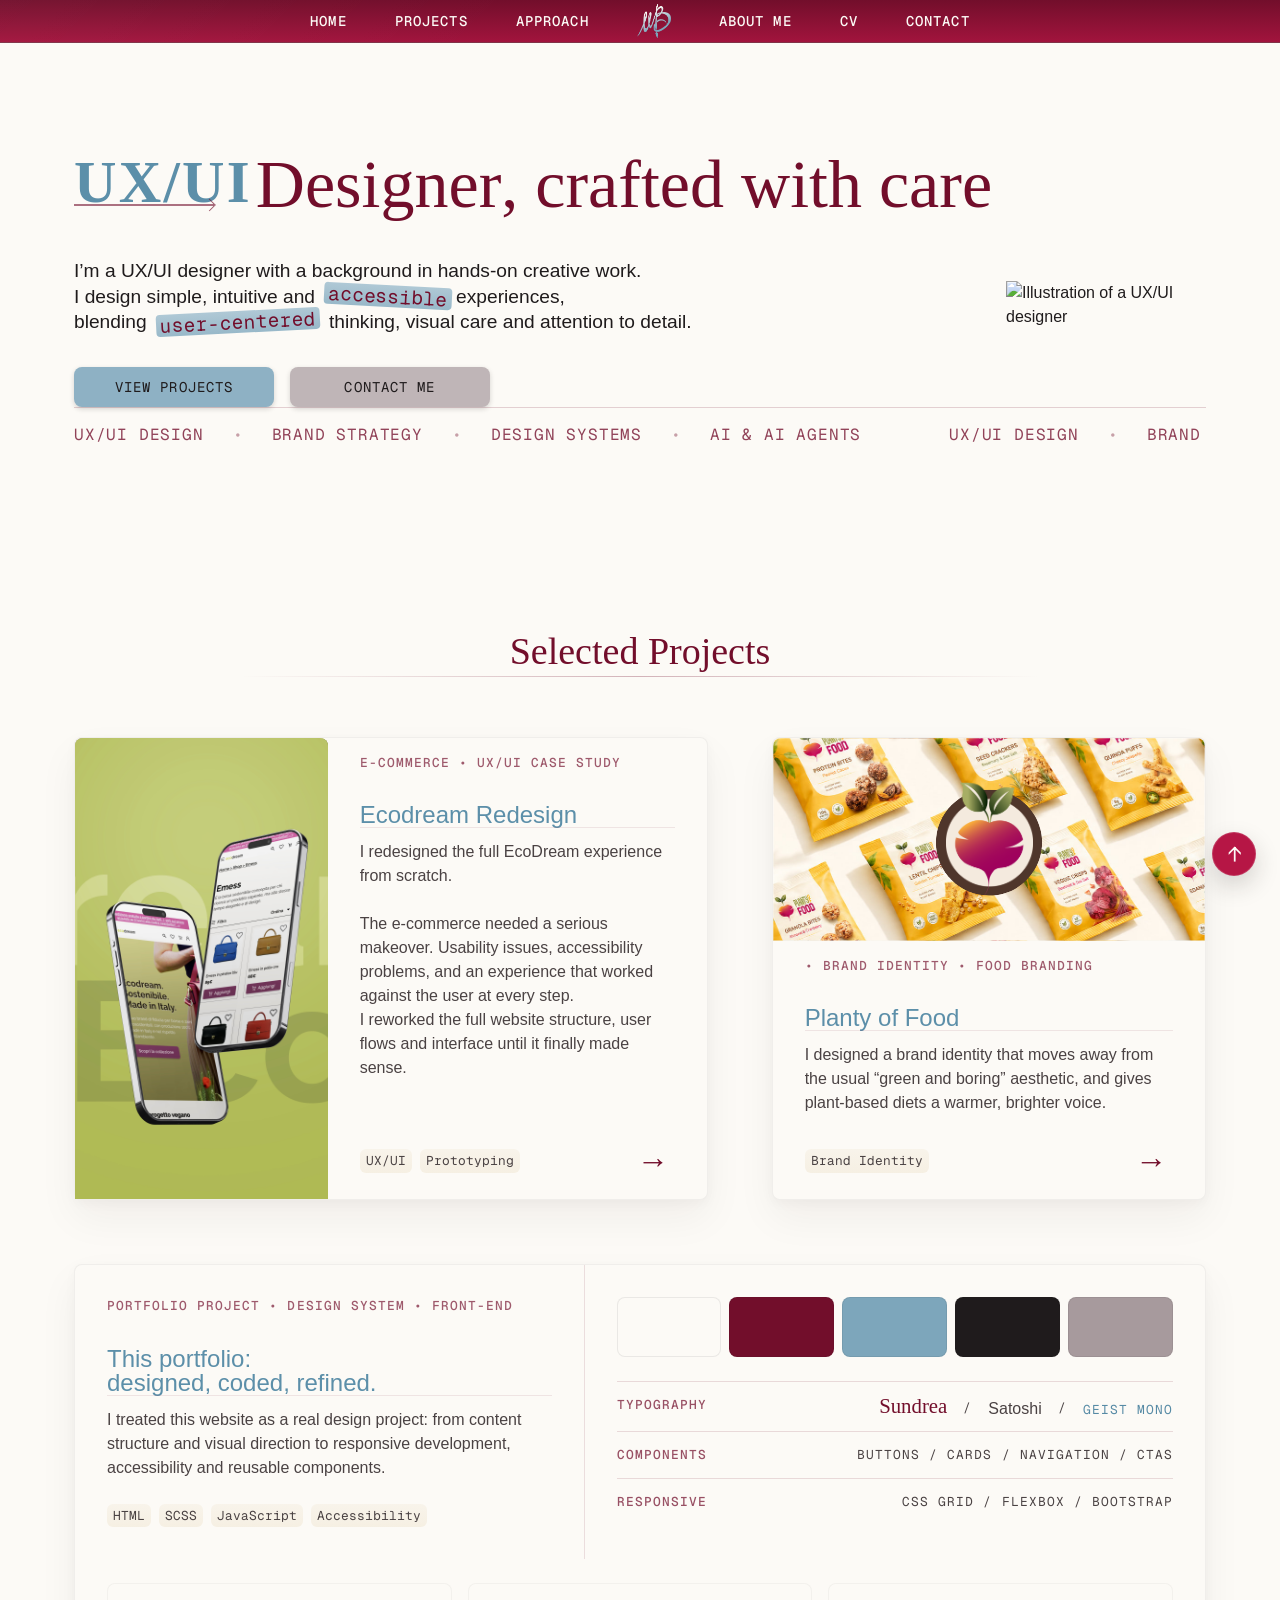
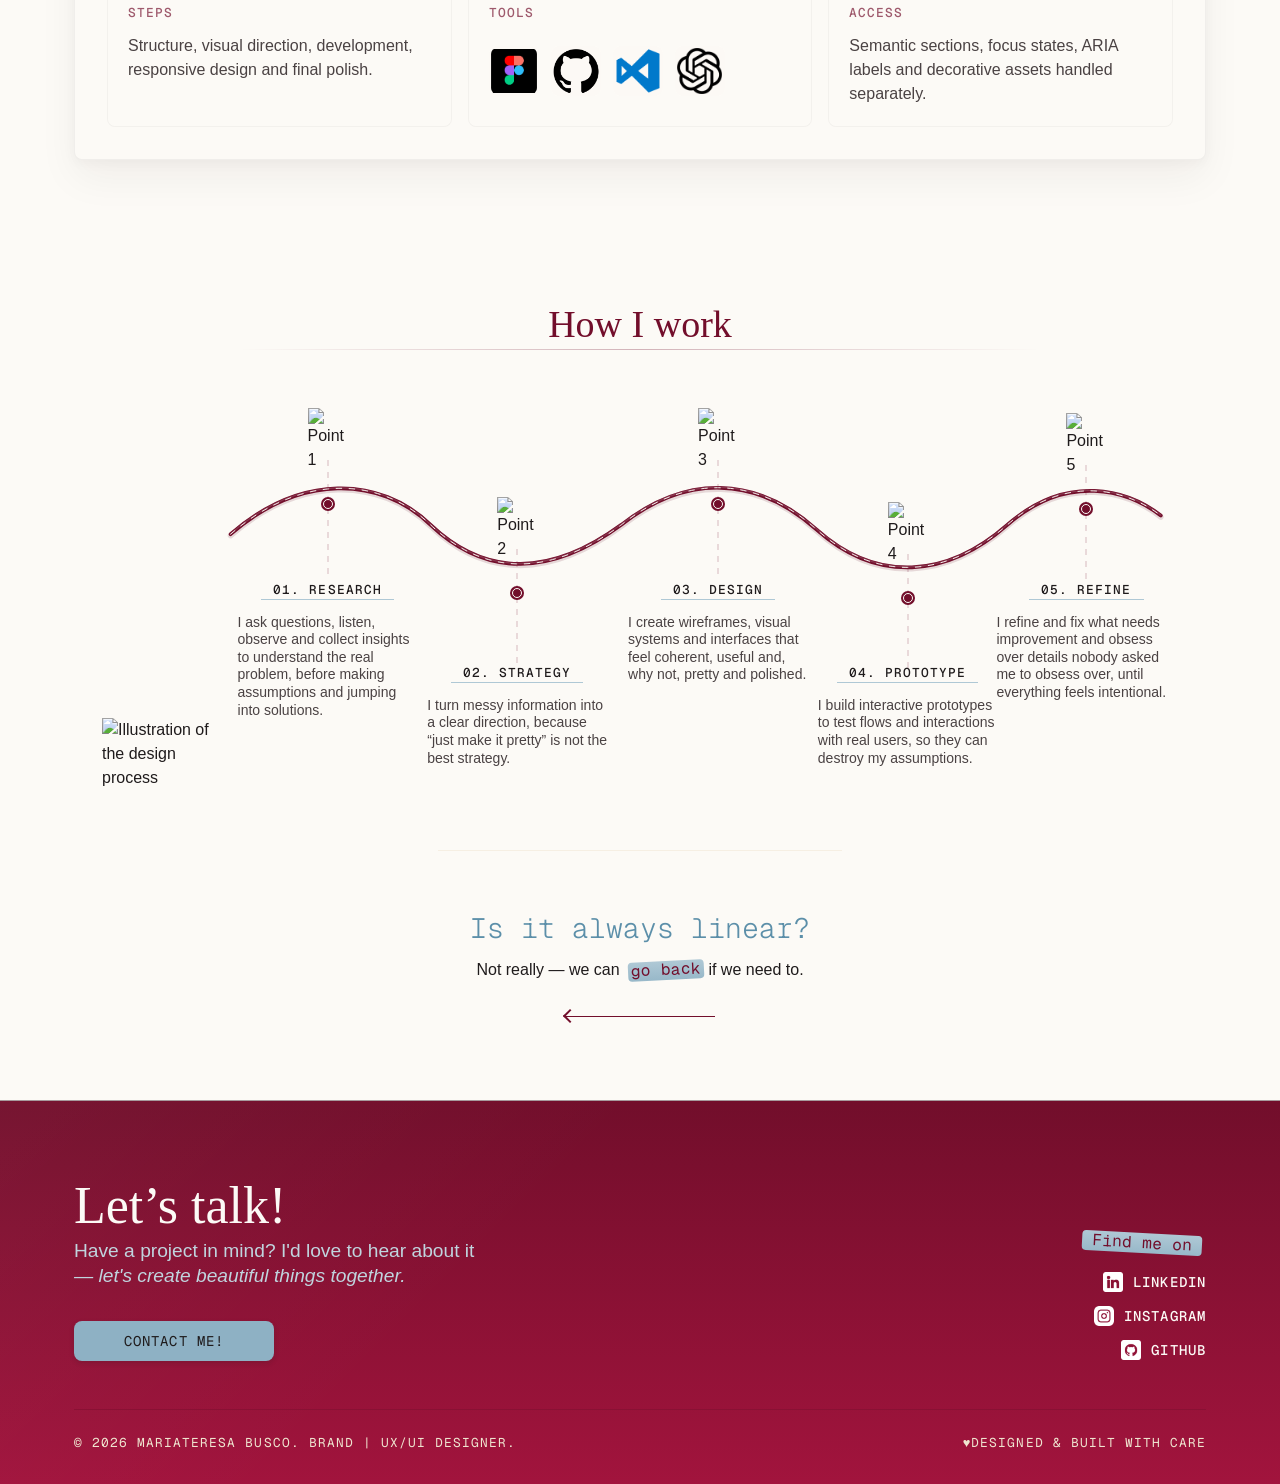
==== commit e897bda3: "portfolio project" ====
--- a/index.html
+++ b/index.html
@@ -204,6 +204,94 @@
           </div>
         </div>
       </article>
+
+
+
+<!-----------------portfolio project----------->
+
+<article class="project-card project-card-large project-card-portfolio">
+  <div class="project-card-main project-card-portfolio-main">
+
+    <div class="project-card-text project-card-portfolio-text">
+      <p class="project-card-eyebrow">Portfolio Project • Design System • Front-end</p>
+
+      <h4>This portfolio:<br> designed, coded, refined.</h4>
+      <hr>
+
+      <p>
+        I treated this website as a real design project: from content structure and visual direction
+        to responsive development, accessibility and reusable components.
+      </p>
+
+      <div class="project-card-bottom">
+        <div class="project-tags">
+          <span>HTML</span>
+          <span>SCSS</span>
+          <span>JavaScript</span>
+          <span>Accessibility</span>
+        </div>
+      </div>
+    </div>
+
+    <div class="portfolio-system-preview">
+      <div class="portfolio-swatches" aria-label="Portfolio color palette preview">
+        <span></span>
+        <span></span>
+        <span></span>
+        <span></span>
+        <span></span>
+      </div>
+
+      <div class="portfolio-system-specs">
+<div class="portfolio-type-spec">
+  <span>Typography</span>
+
+  <strong>
+    <em class="portfolio-font-heading">Sundrea</em> /
+    <em class="portfolio-font-main">Satoshi</em> /
+    <em class="portfolio-font-accent">Geist Mono</em>
+  </strong>
+</div>        <div>
+  <span>Components</span>
+  <strong>Buttons / Cards / Navigation / CTAs</strong>
+</div>
+
+<div>
+  <span>Responsive</span>
+  <strong>CSS Grid / Flexbox / Bootstrap</strong>
+</div>
+      </div>
+    </div>
+
+    <div class="portfolio-build-cards">
+      <div>
+        <p class="project-card-eyebrow">Steps</p>
+        <p>Structure, visual direction, development, responsive design and final polish.</p>
+      </div>
+
+      <div class="portfolio-build-card portfolio-tools-card">
+  <p class="project-card-eyebrow">Tools</p>
+
+  <div class="portfolio-tools-list" aria-label="Tools used for this portfolio">
+    <img src="Assets/Image/figma.svg" alt="Figma">
+    <img src="Assets/Image/githubdark.svg" alt="GitHub">
+    <img src="Assets/Image/vscode.svg" alt="Visual Studio Code">
+    <img src="Assets/Image/codex.svg" alt="Codex">
+  </div>
+</div>
+
+      <div>
+        <p class="project-card-eyebrow">Access</p>
+        <p>Semantic sections, focus states, ARIA labels and decorative assets handled separately.</p>
+      </div>
+    </div>
+
+  </div>
+</article>
+
+
+<!----------------- END portfolio project----------->
+
 
       <article class="project-card project-card-small project-card-03 project-card--branding">
         <div class="project-card-main project-card-main-vertical">
--- a/CSS/style.css
+++ b/CSS/style.css
@@ -920,6 +920,169 @@
   color: #720E2B;
 }
 
+.project-card-portfolio {
+  grid-column: 1/-1;
+}
+
+.project-card-portfolio-main {
+  grid-template-columns: minmax(0, 0.9fr) minmax(280px, 1.1fr);
+  gap: 0;
+}
+
+.project-card-portfolio-text {
+  padding: 32px;
+}
+
+.portfolio-system-preview {
+  padding: 32px;
+  border-left: 1px solid rgba(114, 14, 43, 0.12);
+}
+
+.portfolio-swatches {
+  display: grid;
+  grid-template-columns: repeat(5, minmax(0, 1fr));
+  gap: 8px;
+  margin-bottom: 24px;
+}
+
+.portfolio-swatches span {
+  display: block;
+  min-height: 60px;
+  border-radius: 8px;
+  border: 1px solid rgba(31, 27, 28, 0.08);
+}
+
+.portfolio-swatches span:nth-child(1) {
+  background-color: #FCFAF6;
+}
+
+.portfolio-swatches span:nth-child(2) {
+  background-color: #720E2B;
+}
+
+.portfolio-swatches span:nth-child(3) {
+  background-color: #7DA6BB;
+}
+
+.portfolio-swatches span:nth-child(4) {
+  background-color: #1F1B1C;
+}
+
+.portfolio-swatches span:nth-child(5) {
+  background-color: #A79A9D;
+}
+
+.portfolio-system-specs {
+  display: grid;
+}
+
+.portfolio-system-specs div {
+  display: flex;
+  justify-content: space-between;
+  gap: 20px;
+  padding: 14px 0;
+  border-top: 1px solid rgba(114, 14, 43, 0.14);
+  font-family: "Geist Mono", monospace;
+  font-size: 0.8rem;
+  line-height: 1.1rem;
+  text-transform: uppercase;
+  letter-spacing: 0.08em;
+}
+
+.portfolio-system-specs span {
+  color: rgba(114, 14, 43, 0.72);
+  font-weight: 500;
+}
+
+.portfolio-system-specs strong {
+  font-weight: 400;
+  color: #4A4243;
+  text-align: right;
+}
+
+.portfolio-build-cards {
+  grid-column: 1/-1;
+  display: grid;
+  grid-template-columns: repeat(3, minmax(0, 1fr));
+  gap: 16px;
+  padding: 24px 32px 32px;
+}
+
+.portfolio-build-cards > div {
+  padding: 20px;
+  border-radius: 8px;
+  border: 1px solid rgba(31, 27, 28, 0.04);
+  background-color: rgba(252, 250, 246, 0.72);
+}
+
+.portfolio-build-cards p:last-child {
+  margin: 0;
+  color: #4A4243;
+}
+
+.portfolio-type-spec strong {
+  display: flex;
+  flex-wrap: wrap;
+  justify-content: flex-end;
+  gap: 16px;
+  text-align: right;
+  align-items: flex-end;
+}
+
+.portfolio-type-spec em {
+  font-style: normal;
+}
+
+.portfolio-font-heading {
+  font-family: "Sundrea", serif;
+  font-size: 1.3rem;
+  line-height: 1;
+  text-transform: none;
+  letter-spacing: normal;
+  color: #720E2B;
+}
+
+.portfolio-font-main {
+  font-family: "Satoshi-Variable", sans-serif;
+  font-size: 1rem;
+  line-height: 1;
+  text-transform: none;
+  letter-spacing: normal;
+  color: #4A4243;
+}
+
+.portfolio-font-accent {
+  font-family: "Geist Mono", monospace;
+  font-size: 0.8rem;
+  line-height: 1;
+  text-transform: uppercase;
+  letter-spacing: 0.08em;
+  color: rgb(86.1333333333, 138.0666666667, 164.6666666667);
+}
+
+.portfolio-tools-card {
+  display: flex;
+  flex-direction: column;
+}
+
+.portfolio-tools-list {
+  display: flex;
+  flex-wrap: wrap;
+  gap: 12px;
+  margin-top: 12px;
+}
+
+.portfolio-tools-list img {
+  display: block;
+  width: 50px;
+  height: 50px;
+  -o-object-fit: contain;
+     object-fit: contain;
+  padding: 2px;
+  border-radius: 8px;
+  background-color: rgba(252, 250, 246, 0.72);
+}
+
 /* -------------------------END PROJECTS--------------------------- */
 /* ========================  APPROACH PATH ========================= */
 .approach-section .section-heading h2 {
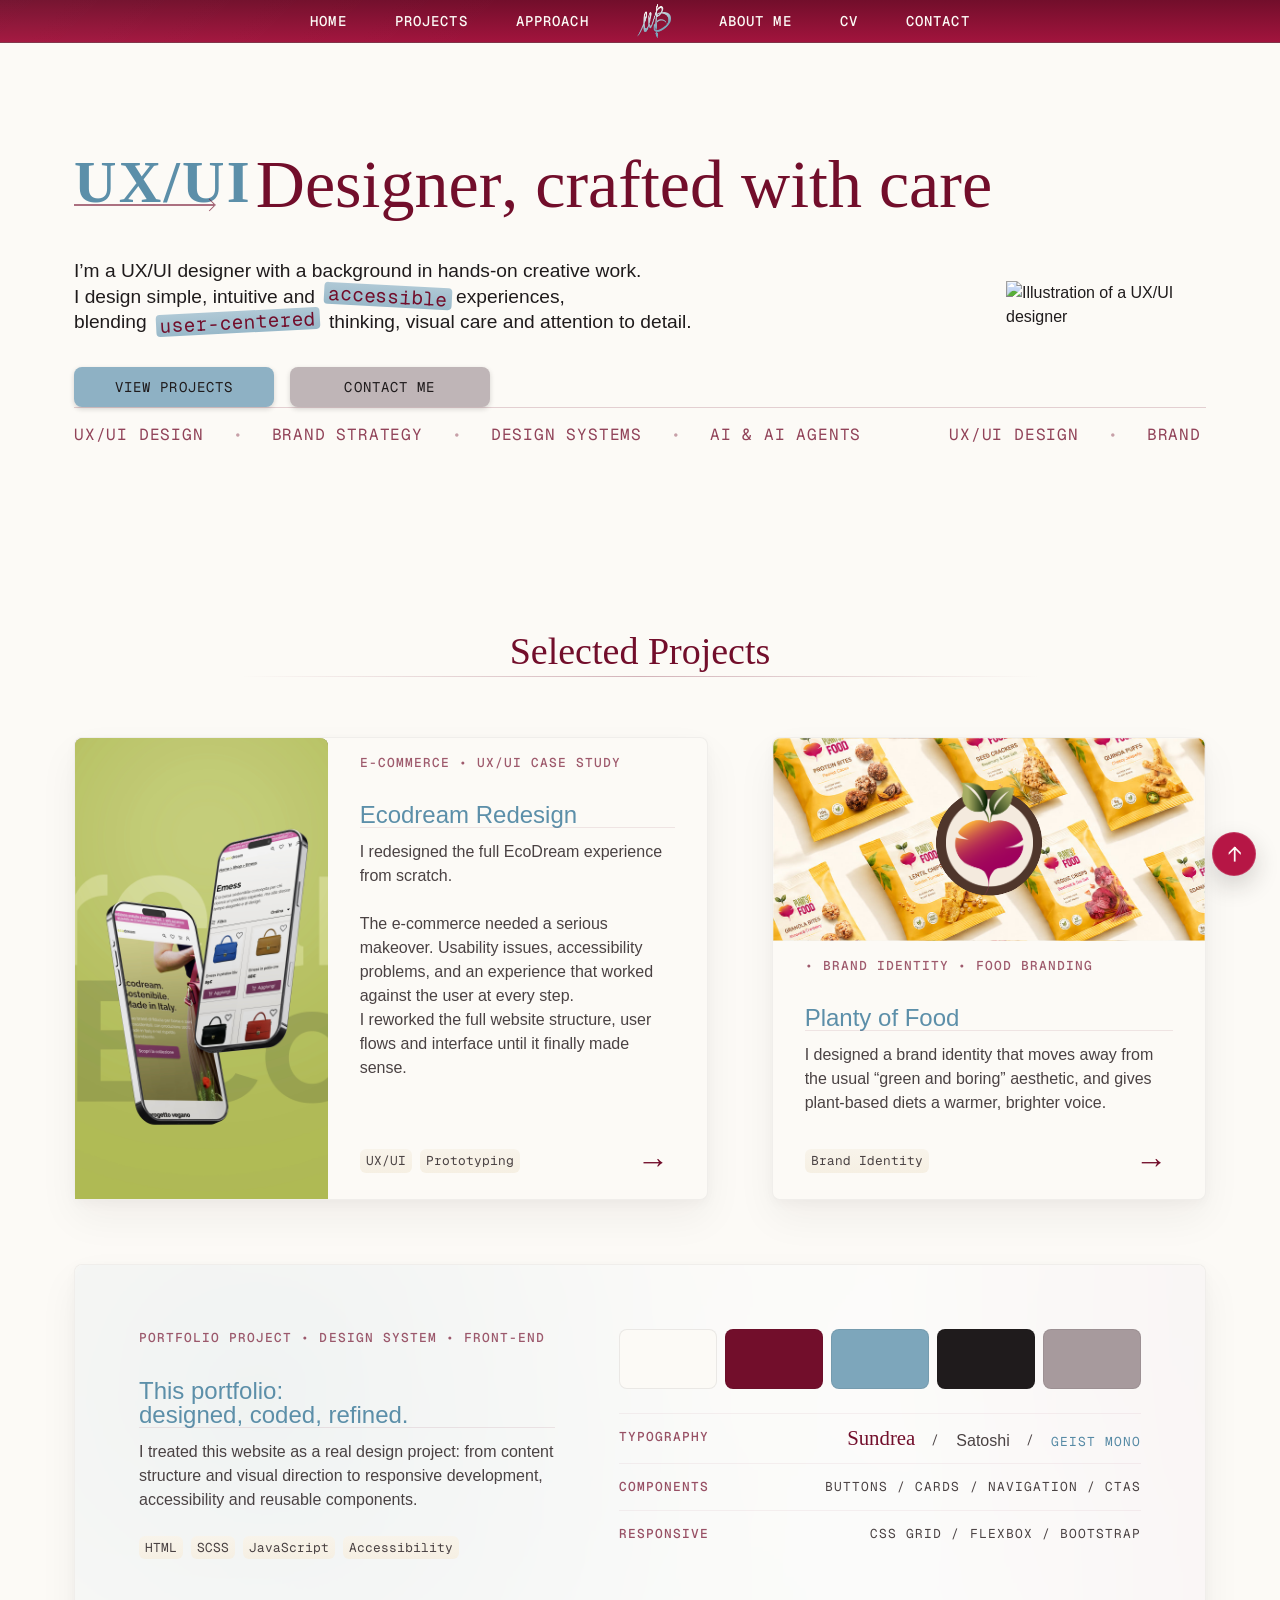
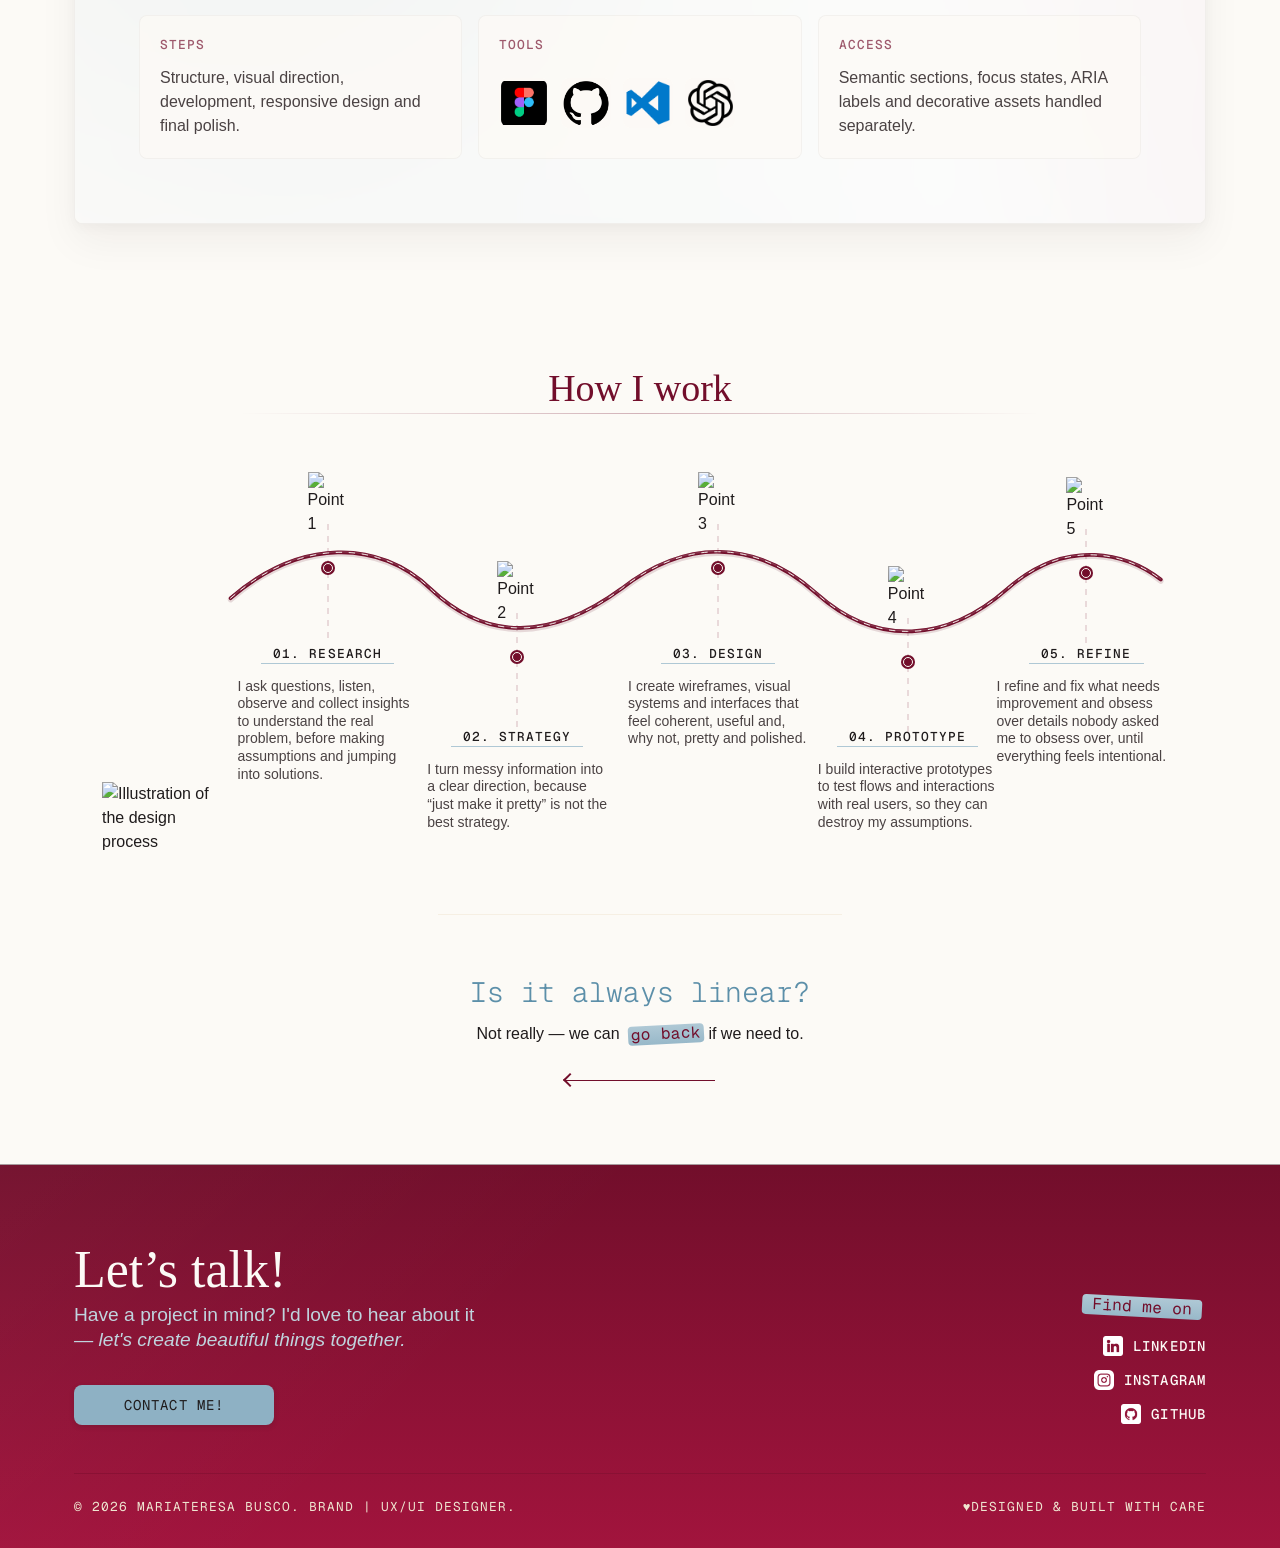
==== commit 182cd5c1: "bg project" ====
--- a/index.html
+++ b/index.html
@@ -210,6 +210,8 @@
 <!-----------------portfolio project----------->
 
 <article class="project-card project-card-large project-card-portfolio">
+  <div class="portfolio-system-preview gradient-portfolio">
+
   <div class="project-card-main project-card-portfolio-main">
 
     <div class="project-card-text project-card-portfolio-text">
@@ -286,7 +288,7 @@
       </div>
     </div>
 
-  </div>
+  </div></div>
 </article>
 
 
--- a/CSS/style.css
+++ b/CSS/style.css
@@ -922,6 +922,7 @@
 
 .project-card-portfolio {
   grid-column: 1/-1;
+  border-radius: 8px;
 }
 
 .project-card-portfolio-main {
@@ -935,7 +936,6 @@
 
 .portfolio-system-preview {
   padding: 32px;
-  border-left: 1px solid rgba(114, 14, 43, 0.12);
 }
 
 .portfolio-swatches {
@@ -981,7 +981,7 @@
   justify-content: space-between;
   gap: 20px;
   padding: 14px 0;
-  border-top: 1px solid rgba(114, 14, 43, 0.14);
+  border-top: 1px solid rgba(114, 14, 43, 0.05);
   font-family: "Geist Mono", monospace;
   font-size: 0.8rem;
   line-height: 1.1rem;
@@ -1083,6 +1083,40 @@
   background-color: rgba(252, 250, 246, 0.72);
 }
 
+.gradient-portfolio {
+  position: relative;
+  overflow: hidden;
+  isolation: isolate;
+  background-color: #FCFAF6;
+  border-radius: 8px;
+}
+
+.gradient-portfolio::before {
+  content: "";
+  position: absolute;
+  inset: -90px;
+  z-index: -1;
+  background: radial-gradient(circle at 16% 22%, rgba(125, 166, 187, 0.1) 0%, rgba(125, 166, 187, 0.02) 22%, transparent 48%), radial-gradient(circle at 82% 18%, rgba(114, 14, 43, 0.16) 0%, rgba(114, 14, 43, 0.06) 20%, transparent 46%), radial-gradient(circle at 76% 86%, rgba(114, 14, 43, 0.12) 0%, rgba(114, 14, 43, 0.02) 18%, transparent 44%), radial-gradient(circle at 34% 82%, rgba(125, 166, 187, 0.06) 0%, rgba(125, 166, 187, 0.02) 20%, transparent 44%), linear-gradient(135deg, #FCFAF6 0%, hsl(40, 50%, 102.6470588235%) 100%);
+  background-size: 150% 150%, 170% 170%, 160% 160%, 145% 145%, 100% 100%;
+  filter: blur(15px);
+  transform: scale(1.12);
+  animation: portfolioMeshMove 5s ease-in-out infinite alternate;
+}
+
+@keyframes portfolioMeshMove {
+  0% {
+    background-position: 0% 8%, 100% 4%, 86% 100%, 18% 92%, 0% 0%;
+    transform: scale(1.12) translate(-18px, -10px);
+  }
+  50% {
+    background-position: 34% 24%, 66% 34%, 48% 76%, 52% 58%, 0% 0%;
+    transform: scale(1.18) translate(12px, 10px);
+  }
+  100% {
+    background-position: 58% 36%, 42% 58%, 26% 62%, 78% 38%, 0% 0%;
+    transform: scale(1.14) translate(18px, -8px);
+  }
+}
 /* -------------------------END PROJECTS--------------------------- */
 /* ========================  APPROACH PATH ========================= */
 .approach-section .section-heading h2 {
@@ -4292,6 +4326,11 @@
 }
 
 /* ------------------- RESPONSIVE - HOME ----------------------- */
+@media (prefers-reduced-motion: reduce) {
+  .gradient-portfolio::before {
+    animation: none;
+  }
+}
 @keyframes heroKeywordsScroll {
   from {
     transform: translateX(0);
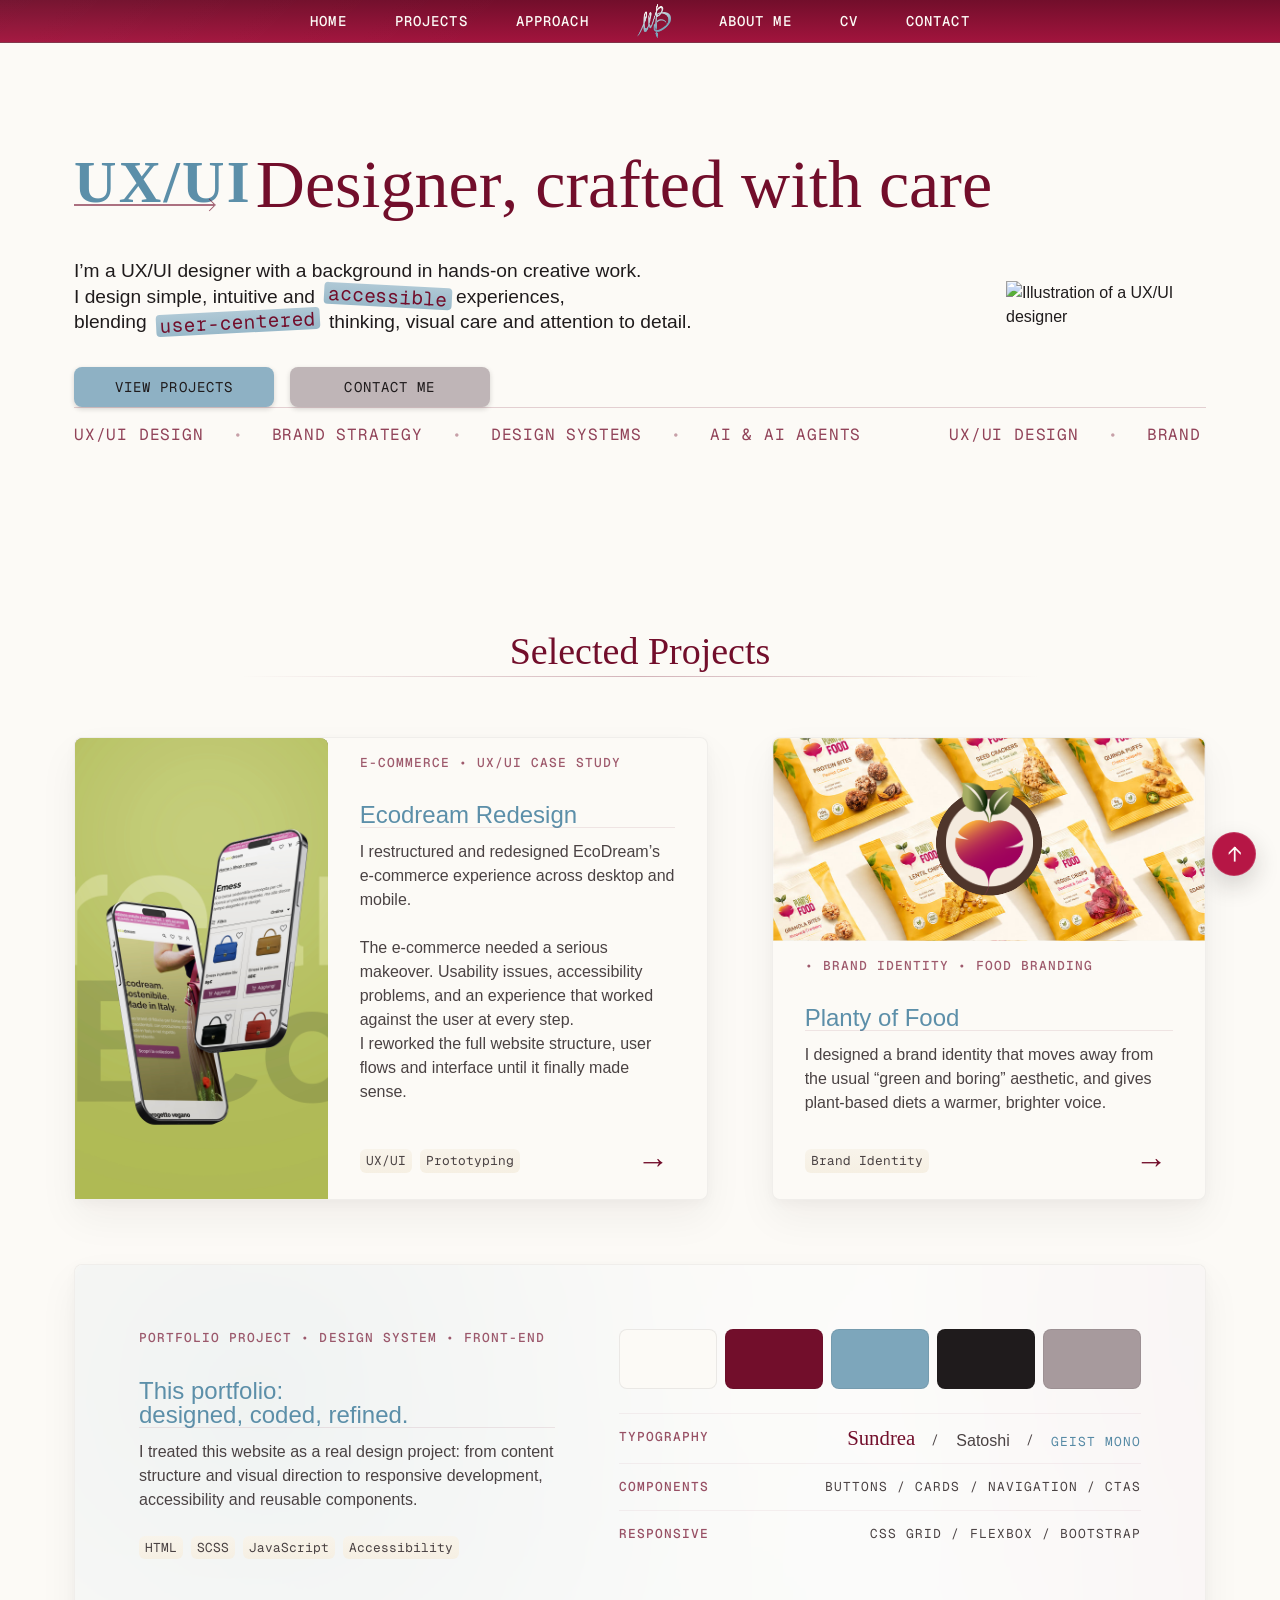
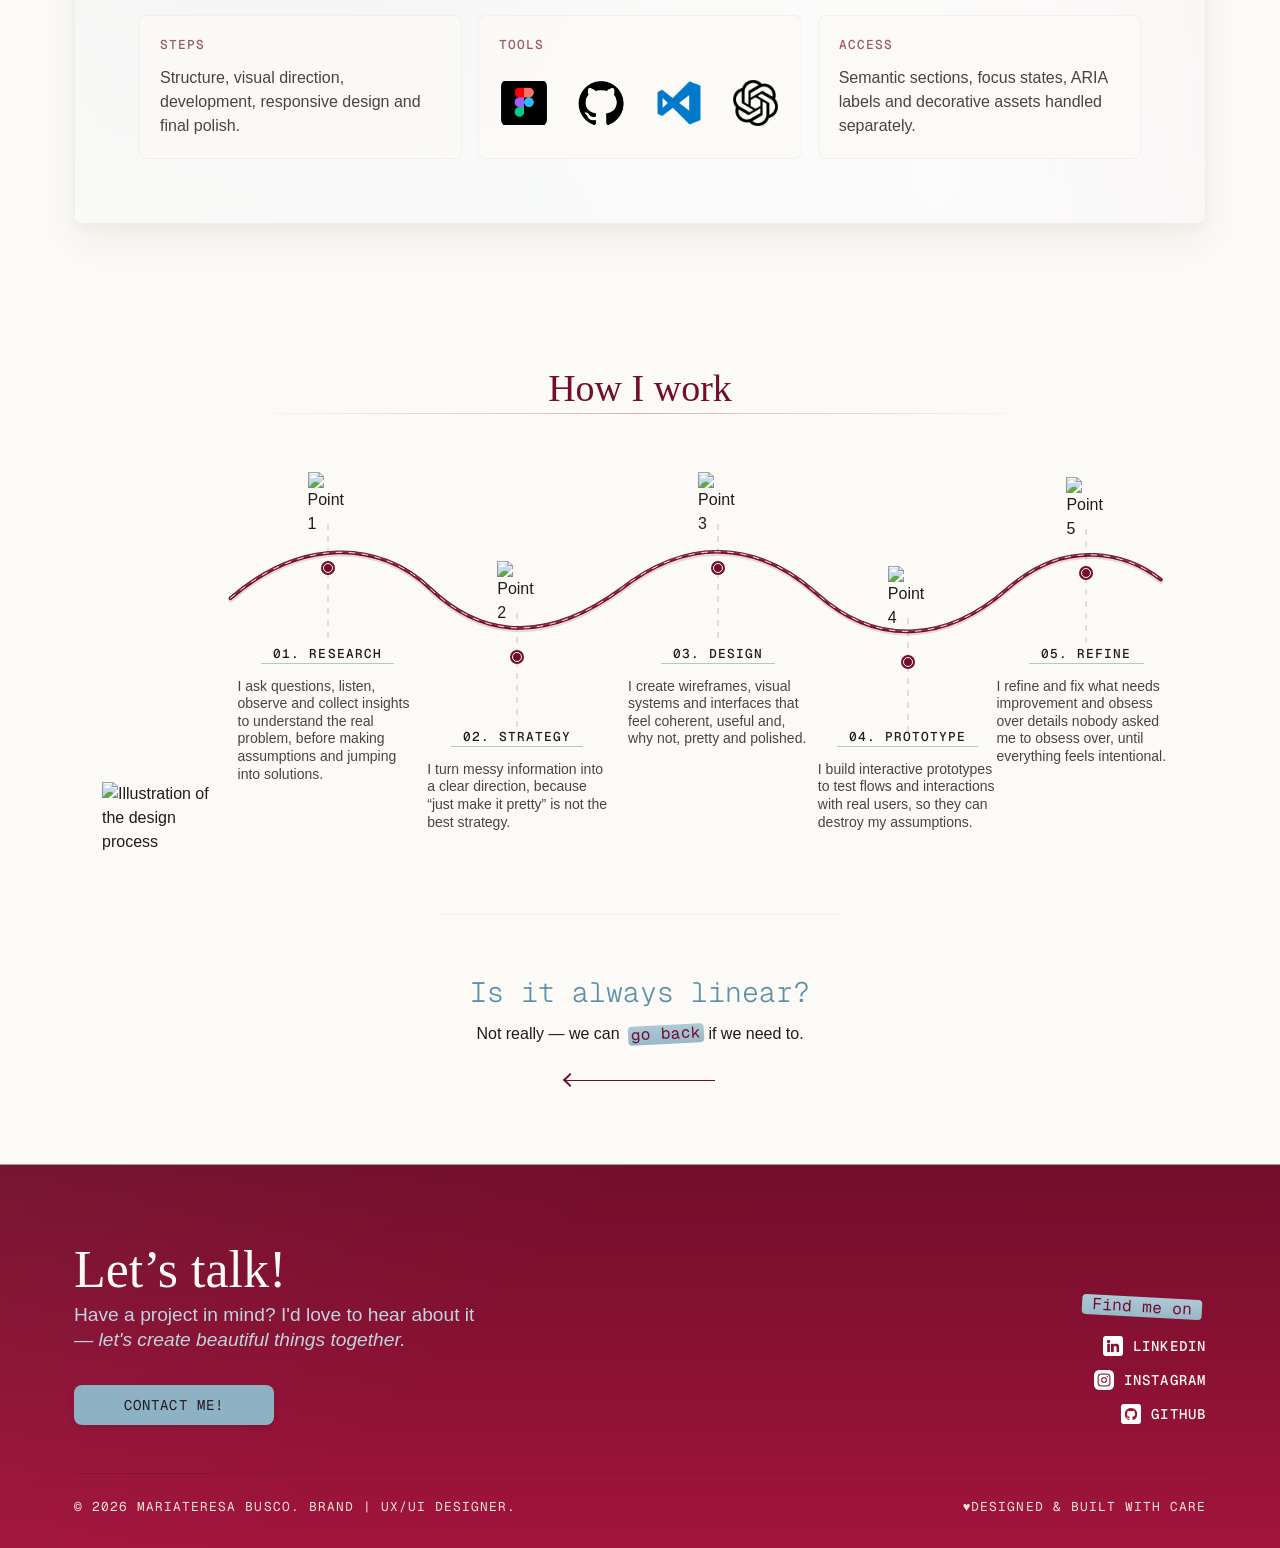
==== commit d45cda2f: "fix" ====
--- a/index.html
+++ b/index.html
@@ -163,7 +163,7 @@
             <h4>Ecodream Redesign</h4>
             <hr>
             <p>
-              I redesigned the full EcoDream experience from scratch.<br><br>
+              I restructured and redesigned EcoDream’s e-commerce experience across desktop and mobile.<br><br>
               The e-commerce needed a serious makeover. Usability issues, accessibility problems, and an experience that worked against the user at every step. <br>
               I reworked the full website structure, user flows and interface until it finally made sense.            </p>
 
--- a/CSS/style.css
+++ b/CSS/style.css
@@ -1070,6 +1070,7 @@
   flex-wrap: wrap;
   gap: 12px;
   margin-top: 12px;
+  justify-content: space-between;
 }
 
 .portfolio-tools-list img {
@@ -1080,7 +1081,6 @@
      object-fit: contain;
   padding: 2px;
   border-radius: 8px;
-  background-color: rgba(252, 250, 246, 0.72);
 }
 
 .gradient-portfolio {
@@ -1100,7 +1100,7 @@
   background-size: 150% 150%, 170% 170%, 160% 160%, 145% 145%, 100% 100%;
   filter: blur(15px);
   transform: scale(1.12);
-  animation: portfolioMeshMove 5s ease-in-out infinite alternate;
+  animation: portfolioMeshMove 4s ease-in-out infinite alternate;
 }
 
 @keyframes portfolioMeshMove {
@@ -2908,7 +2908,8 @@
 .case-survey .case-kicker,
 .case-accessibility .case-kicker,
 .case-design-step-head p,
-.prototype-detail-item .case-kicker {
+.prototype-detail-item .case-kicker,
+.case-comparison-heading .case-kicker {
   margin: 0 0 40px;
   font-family: "Geist Mono", monospace;
   font-size: 1rem;
@@ -3179,7 +3180,14 @@
   margin: 0;
 }
 
-/*-----------------ACCESSIBILITà------------------*/
+/*-----------------ACCESSIBILITY------------------*/
+.case-accessibility-block {
+  background-color: rgb(245.5723849372, 238.2276150628, 242.6125523013);
+  border-radius: 8px;
+  padding: 40px;
+  box-shadow: 0 5px 20px rgba(31, 27, 28, 0.05), 0 1px 6px rgba(31, 27, 28, 0.03);
+}
+
 .case-accessibility {
   margin-top: -80px;
 }
@@ -3188,58 +3196,307 @@
   margin: 0 0 40px;
 }
 
+/* Audit */
 .case-accessibility-grid {
   display: grid;
   grid-template-columns: repeat(5, minmax(0, 1fr));
   gap: 0;
-  margin-bottom: 40px;
 }
 
 .case-accessibility-item {
+  display: flex;
+  flex-direction: column;
   padding: 0 16px 20px;
   border-right: 1px solid rgba(153, 86, 126, 0.08);
-  display: flex;
-  flex-direction: column;
+}
+.case-accessibility-item:last-child {
+  border-right: 0;
+}
+.case-accessibility-item ul {
+  display: grid;
+  gap: 0;
+  margin-top: 4px;
+  padding-left: 18px;
+}
+.case-accessibility-item li {
+  color: #1F1B1C;
+  font-size: 0.875rem;
 }
 
 .case-accessibility-item-header {
   display: flex;
   align-items: center;
   gap: 12px;
-  margin-bottom: 16px;
-}
-
+  min-height: 48px;
+  margin-bottom: 8px;
+}
 .case-accessibility-item-header img {
   width: 24px;
   height: 24px;
+  margin: 0;
   -o-object-fit: contain;
      object-fit: contain;
   flex-shrink: 0;
-  margin: 0;
-}
-
-.case-accessibility-item:last-child {
-  border-right: 0;
-}
-
-.case-accessibility-item img {
-  width: 28px;
-  height: 28px;
-  -o-object-fit: contain;
-     object-fit: contain;
-  margin-bottom: 16px;
-}
-
-.case-accessibility-item ul {
+}
+.case-accessibility-item-header span {
+  font-family: "Geist Mono", monospace;
+  font-size: 0.8em;
+  line-height: 1.1rem;
+  font-weight: 500;
+  letter-spacing: 0.08em;
+  text-transform: uppercase;
+  color: rgb(120.3514644351, 67.6485355649, 99.1129707113);
+}
+
+/* Bridge */
+.case-accessibility-bridge {
+  position: relative;
+  display: flex;
+  flex-direction: column;
+  align-items: center;
+  min-height: 80px;
+  margin-top: 20px;
+}
+.case-accessibility-bridge > span:first-child {
+  position: relative;
+  padding: 6px 18px;
+  background-color: #99567E;
+  font-family: "Satoshi-Variable", sans-serif;
+  font-size: 1rem;
+  font-style: italic;
+  color: #FCFAF6;
+  border-radius: 8px;
+}
+
+.case-accessibility-bridge-arrow {
+  position: relative;
+  width: 12px;
+  height: 12px;
   margin-top: 4px;
-  padding-left: 18px;
-  display: grid;
-  gap: 0;
-}
-
-.case-accessibility-item li {
+  border-right: 2px solid #99567E;
+  border-bottom: 2px solid #99567E;
+  transform: rotate(45deg);
+}
+
+/* Implemented fixes */
+.case-accessibility-fixes {
+  display: grid;
+  grid-template-columns: repeat(5, minmax(0, 1fr));
+  padding-top: 28px;
+  border-top: 1px solid rgba(153, 86, 126, 0.16);
+}
+
+.case-accessibility-fix {
+  position: relative;
+  min-width: 0;
+  padding: 0 16px 20px;
+  text-align: center;
+}
+.case-accessibility-fix::before {
+  content: "";
+  position: absolute;
+  top: -29px;
+  left: 50%;
+  width: 1px;
+  height: 20px;
+  background-color: rgba(153, 86, 126, 0.28);
+}
+.case-accessibility-fix p {
+  margin: 8px 0 0;
+  color: #4A4243;
+  font-size: 0.875rem;
+  line-height: 1.1rem;
+}
+
+.case-accessibility-fix-title {
+  margin: 32px 0 0;
+  font-family: "Geist Mono", monospace;
+  font-size: 0.8em;
+  line-height: 1.375rem;
+  font-weight: 500;
+  letter-spacing: 0.08em;
+  text-transform: uppercase;
+  color: rgb(120.3514644351, 67.6485355649, 99.1129707113);
+}
+
+.case-accessibility-fix-visual {
+  display: flex;
+  align-items: center;
+  justify-content: center;
+  width: 130px;
+  height: 100px;
+  margin-inline: auto;
+}
+
+/* Semantic layout demo */
+.accessibility-semantic-demo {
+  display: grid;
+  grid-template-rows: 18px 48px 14px;
+  gap: 5px;
+  width: 92px;
+  padding: 6px;
+  border: 1px solid rgba(31, 27, 28, 0.18);
+  border-radius: 8px;
+}
+.accessibility-semantic-demo span {
+  display: flex;
+  align-items: center;
+  justify-content: center;
+  border-radius: 3px;
+  background-color: rgba(153, 86, 126, 0.14);
+  font-family: "Geist Mono", monospace;
+  font-size: 0.8rem;
+  color: #1F1B1C;
+}
+.accessibility-semantic-demo span:nth-child(2) {
+  background-color: rgba(179, 172, 109, 0.12);
+}
+
+/* Alternative text demo */
+.accessibility-alt-demo {
+  position: relative;
+  width: 100px;
+  height: 76px;
+}
+
+.accessibility-alt-image {
+  position: absolute;
+  top: 0;
+  left: 0;
+  width: 66px;
+  height: 54px;
+  border: 1px solid rgba(31, 27, 28, 0.18);
+  border-radius: 8px;
+}
+.accessibility-alt-image::before {
+  content: "";
+  position: absolute;
+  left: 13px;
+  bottom: 10px;
+  width: 38px;
+  height: 24px;
+  background: linear-gradient(135deg, transparent 48%, rgba(179, 172, 109, 0.35) 49%);
+}
+.accessibility-alt-image::after {
+  content: "";
+  position: absolute;
+  top: 10px;
+  right: 12px;
+  width: 9px;
+  height: 9px;
+  border-radius: 50%;
+  background-color: rgba(153, 86, 126, 0.55);
+}
+
+.accessibility-alt-label {
+  position: absolute;
+  right: 0;
+  bottom: 4px;
+  padding: 4px 8px;
+  border-radius: 4px;
+  background-color: rgba(153, 86, 126, 0.16);
+  font-family: "Geist Mono", monospace;
+  font-size: 0.8rem;
+  color: rgb(122.3243243243, 116.4594594595, 63.6756756757);
+}
+
+/* Focus and search demo */
+.accessibility-focus-demo {
+  display: grid;
+  gap: 14px;
+  width: 104px;
+}
+
+.accessibility-search-demo {
+  position: relative;
+  display: flex;
+  align-items: center;
+  gap: 7px;
+  padding: 6px 8px;
+  border: 1px solid rgba(31, 27, 28, 0.2);
+  border-radius: 4px;
+  font-size: 0.8rem;
+  color: #4A4243;
+}
+
+.accessibility-search-icon {
+  position: relative;
+  width: 11px;
+  height: 11px;
+  border: 1px solid #B3AC6D;
+  border-radius: 50%;
+}
+.accessibility-search-icon::after {
+  content: "";
+  position: absolute;
+  right: -4px;
+  bottom: -2px;
+  width: 5px;
+  height: 1px;
+  background-color: #B3AC6D;
+  transform: rotate(45deg);
+}
+
+.accessibility-button-demo {
+  padding: 6px 10px;
+  border-radius: 4px;
+  background-color: rgba(153, 86, 126, 0.16);
+  outline: 2px solid #99567E;
+  outline-offset: 3px;
+  font-family: "Geist Mono", monospace;
+  font-size: 0.8rem;
+  color: #1F1B1C;
+}
+
+/* Text and contrast demo */
+.accessibility-text-demo {
+  width: 104px;
+  text-align: left;
+}
+.accessibility-text-demo strong {
+  display: block;
+  margin-bottom: 10px;
   color: #1F1B1C;
   font-size: 0.875rem;
+}
+.accessibility-text-demo span {
+  display: block;
+  width: 100%;
+  height: 5px;
+  margin-top: 6px;
+  border-radius: 4px;
+  background-color: rgba(31, 27, 28, 0.62);
+}
+.accessibility-text-demo span:nth-of-type(2) {
+  width: 82%;
+}
+.accessibility-text-demo span:nth-of-type(3) {
+  width: 62%;
+}
+
+/* Form and feedback demo */
+.accessibility-form-demo {
+  display: grid;
+  gap: 5px;
+  width: 108px;
+  text-align: left;
+}
+.accessibility-form-demo > span:first-child {
+  font-size: 0.8rem;
+  color: #1F1B1C;
+}
+
+.accessibility-input-demo {
+  height: 26px;
+  border: 1px solid rgba(31, 27, 28, 0.38);
+  border-radius: 4px;
+  background-color: rgb(253.275, 252.125, 249.825);
+}
+
+.accessibility-feedback-demo {
+  font-family: "Geist Mono", monospace;
+  font-size: 0.8rem;
+  color: rgb(122.3243243243, 116.4594594595, 63.6756756757);
 }
 
 /* ------------USER PERSONAS-----------*/
@@ -3508,6 +3765,259 @@
   color: #99567E;
 }
 
+/* ---------------- BEFORE & AFTER ---------------- */
+.ecodream-page .case-comparison-carousel {
+  margin-top: 120px;
+  background-color: rgb(241.9020920502, 231.6979079498, 237.789958159);
+  padding: 24px;
+  border-radius: 8px;
+}
+.ecodream-page .case-comparison-heading {
+  align-items: end;
+  margin-bottom: 48px;
+}
+.ecodream-page .case-comparison-heading .case-kicker {
+  margin: 0 0 16px;
+  color: rgb(120.3514644351, 67.6485355649, 99.1129707113);
+}
+.ecodream-page .case-comparison-viewport {
+  overflow: hidden;
+}
+.ecodream-page .case-comparison-track {
+  display: flex;
+  gap: 24px;
+  transition: transform 0.45s ease;
+  will-change: transform;
+}
+.ecodream-page .case-comparison-slide {
+  flex: 0 0 calc((100% - 24px) / 2);
+  min-width: 0;
+}
+.ecodream-page .case-comparison-slide-head {
+  display: flex;
+  align-items: center;
+  justify-content: space-between;
+  gap: 16px;
+  margin-bottom: 16px;
+}
+.ecodream-page .case-comparison-slide-head h3,
+.ecodream-page .case-comparison-slide-head span {
+  margin: 0;
+  font-family: "Geist Mono", monospace;
+  font-size: 0.875rem;
+  line-height: 1.375rem;
+  letter-spacing: 0.08em;
+  text-transform: uppercase;
+}
+.ecodream-page .case-comparison-slide-head h3 {
+  color: rgb(88.7837837838, 84.527027027, 46.2162162162);
+  font-weight: 500;
+  position: relative;
+  margin: auto;
+  border-bottom: 1px solid rgba(153, 86, 126, 0.08);
+  margin-bottom: 16px;
+  padding: 0 120px;
+}
+.ecodream-page .case-comparison-slide-head span {
+  color: #4A4243;
+  display: none;
+}
+.ecodream-page .case-comparison-pair {
+  display: grid;
+  grid-template-columns: minmax(0, 1fr) 32px minmax(0, 1fr);
+  gap: 12px;
+  align-items: center;
+}
+.ecodream-page .case-comparison-screen {
+  min-width: 0;
+  margin: 0;
+}
+.ecodream-page .case-comparison-screen figcaption {
+  margin: auto;
+  font-family: "Geist Mono", monospace;
+  font-size: 0.8rem;
+  line-height: 1.1rem;
+  letter-spacing: 0.08em;
+  text-transform: uppercase;
+  color: #4A4243;
+  text-align: center;
+  padding: 8px 0;
+}
+.ecodream-page .case-comparison-image-button {
+  position: relative;
+  display: block;
+  width: 100%;
+  aspect-ratio: 10/16;
+  padding: 6px;
+  overflow: hidden;
+  border: 1px solid rgba(31, 27, 28, 0.08);
+  border-radius: 8px;
+  background-color: rgb(253.275, 252.125, 249.825);
+  box-shadow: 0 12px 30px rgba(31, 27, 28, 0.06), 0 3px 8px rgba(31, 27, 28, 0.04);
+  cursor: zoom-in;
+  transition: transform 0.3s ease, box-shadow 0.3s ease;
+}
+.ecodream-page .case-comparison-image-button:hover {
+  transform: translateY(-3px);
+  box-shadow: 0 18px 38px rgba(31, 27, 28, 0.1), 0 4px 10px rgba(31, 27, 28, 0.05);
+}
+.ecodream-page .case-comparison-image-button:focus-visible {
+  outline: 3px solid #99567E;
+  outline-offset: 4px;
+}
+.ecodream-page .case-comparison-image-button img {
+  display: block;
+  width: 100%;
+  height: 100%;
+  border-radius: 5px;
+  -o-object-fit: cover;
+     object-fit: cover;
+  -o-object-position: top center;
+     object-position: top center;
+}
+.ecodream-page .case-comparison-screen:first-child .case-comparison-image-button img {
+  filter: grayscale(0.8);
+  opacity: 0.78;
+}
+.ecodream-page .case-comparison-zoom {
+  position: absolute;
+  right: 14px;
+  bottom: 14px;
+  display: inline-flex;
+  align-items: center;
+  justify-content: center;
+  width: 30px;
+  height: 30px;
+  border-radius: 50%;
+  background-color: rgba(252, 250, 246, 0.92);
+  color: #99567E;
+  font-size: 1.2rem;
+  box-shadow: 0 3px 8px rgba(31, 27, 28, 0.12);
+}
+.ecodream-page .case-comparison-arrow {
+  display: inline-flex;
+  align-items: center;
+  justify-content: center;
+  color: #99567E;
+  font-size: 1.5rem;
+}
+.ecodream-page .case-comparison-controls {
+  display: grid;
+  grid-template-columns: auto minmax(140px, 1fr) auto;
+  gap: 20px;
+  align-items: center;
+  margin-top: 40px;
+}
+.ecodream-page .case-comparison-count {
+  font-family: "Geist Mono", monospace;
+  font-size: 0.875rem;
+  letter-spacing: 0.08em;
+  color: rgb(122.3243243243, 116.4594594595, 63.6756756757);
+}
+.ecodream-page .case-comparison-progress {
+  height: 2px;
+  overflow: hidden;
+  background-color: rgba(153, 86, 126, 0.12);
+}
+.ecodream-page .case-comparison-progress span {
+  display: block;
+  width: 40%;
+  height: 100%;
+  background-color: #99567E;
+  transition: width 0.35s ease;
+}
+.ecodream-page .case-comparison-buttons {
+  display: flex;
+  gap: 10px;
+}
+.ecodream-page .case-comparison-control {
+  display: inline-flex;
+  align-items: center;
+  justify-content: center;
+  width: 42px;
+  height: 42px;
+  padding: 0;
+  border: 1px solid rgba(153, 86, 126, 0.28);
+  border-radius: 50%;
+  background-color: transparent;
+  color: #99567E;
+  font-size: 1.25rem;
+  cursor: pointer;
+  transition: background-color 0.25s ease, color 0.25s ease, transform 0.25s ease;
+}
+.ecodream-page .case-comparison-control:hover:not(:disabled) {
+  background-color: #99567E;
+  color: #FCFAF6;
+  transform: scale(1.06);
+}
+.ecodream-page .case-comparison-control:active:not(:disabled) {
+  transform: scale(0.96);
+}
+.ecodream-page .case-comparison-control:focus-visible {
+  outline: 3px solid #99567E;
+  outline-offset: 3px;
+}
+.ecodream-page .case-comparison-control:disabled {
+  opacity: 0.3;
+  cursor: not-allowed;
+}
+.ecodream-page {
+  /* Lightbox */
+}
+.ecodream-page .case-image-lightbox {
+  width: min(94vw, 1500px);
+  max-width: none;
+  max-height: 92vh;
+  padding: 52px 24px 22px;
+  border: 0;
+  border-radius: 8px;
+  background-color: #FCFAF6;
+  box-shadow: 0 30px 90px rgba(31, 27, 28, 0.28);
+}
+.ecodream-page .case-image-lightbox::backdrop {
+  background-color: rgba(31, 27, 28, 0.78);
+  backdrop-filter: blur(4px);
+}
+.ecodream-page .case-image-lightbox img {
+  display: block;
+  width: 100%;
+  max-height: 76vh;
+  margin-inline: auto;
+  -o-object-fit: contain;
+     object-fit: contain;
+  -o-object-position: top center;
+     object-position: top center;
+}
+.ecodream-page .case-image-lightbox-close {
+  position: absolute;
+  top: 12px;
+  right: 16px;
+  display: inline-flex;
+  align-items: center;
+  justify-content: center;
+  width: 34px;
+  height: 34px;
+  padding: 0;
+  border: 0;
+  background: transparent;
+  color: #1F1B1C;
+  font-size: 1.7rem;
+  cursor: pointer;
+}
+.ecodream-page .case-image-lightbox-close:focus-visible {
+  outline: 3px solid #99567E;
+  outline-offset: 2px;
+}
+.ecodream-page .case-image-lightbox-caption {
+  margin: 14px 0 0;
+  font-family: "Geist Mono", monospace;
+  font-size: 0.875rem;
+  letter-spacing: 0.08em;
+  text-align: center;
+  text-transform: uppercase;
+  color: rgb(122.3243243243, 116.4594594595, 63.6756756757);
+}
+
 /* ------------------------Prototype ------------------------ */
 .ecodream-page .case-prototype-showcase {
   display: grid;
@@ -3622,6 +4132,14 @@
   padding-bottom: 96px;
   background-color: #FCFAF6;
   margin-top: 40px;
+}
+.ecodream-page .case-conclusion ul {
+  margin-top: -25px;
+}
+.ecodream-page .case-conclusion li {
+  margin-bottom: 8px;
+  color: #4A4243;
+  line-height: 1.5rem;
 }
 .ecodream-page .case-conclusion-showcase {
   display: grid;
@@ -4326,11 +4844,6 @@
 }
 
 /* ------------------- RESPONSIVE - HOME ----------------------- */
-@media (prefers-reduced-motion: reduce) {
-  .gradient-portfolio::before {
-    animation: none;
-  }
-}
 @keyframes heroKeywordsScroll {
   from {
     transform: translateX(0);
@@ -4594,7 +5107,78 @@
     margin-top: 40px;
   }
 }
-/* ----------------------  RESPONSIVE - PROGETTI   -------------------------- */
+/* ---------------- PORTFOLIO CARD - RESPONSIVE ---------------- */
+@media (max-width: 1199.98px) {
+  .project-card-portfolio {
+    grid-column: 1/-1;
+  }
+  .project-card-portfolio-main {
+    grid-template-columns: 1fr;
+  }
+  .portfolio-system-preview {
+    border-left: 0;
+    border-top: 1px solid rgba(114, 14, 43, 0.12);
+  }
+  .portfolio-build-cards {
+    grid-template-columns: 1fr;
+  }
+}
+@media (max-width: 768px) {
+  .project-card-portfolio-text,
+  .portfolio-system-preview {
+    padding: 24px;
+  }
+  .portfolio-build-cards {
+    padding: 0 24px 24px;
+    gap: 12px;
+  }
+  .portfolio-swatches {
+    grid-template-columns: repeat(5, minmax(0, 1fr));
+    gap: 6px;
+  }
+  .portfolio-swatches span {
+    min-height: 54px;
+  }
+  .portfolio-system-specs div {
+    flex-direction: column;
+    gap: 6px;
+    align-items: flex-start;
+  }
+  .portfolio-system-specs strong {
+    text-align: left;
+  }
+  .portfolio-type-spec strong {
+    justify-content: flex-start;
+    text-align: left;
+  }
+  .portfolio-tools-list {
+    gap: 10px;
+  }
+  .portfolio-tools-list img {
+    width: 34px;
+    height: 34px;
+  }
+}
+@media (max-width: 480px) {
+  .project-card-portfolio-text,
+  .portfolio-system-preview {
+    padding: 20px;
+  }
+  .portfolio-build-cards {
+    padding: 0 20px 20px;
+  }
+  .portfolio-swatches span {
+    min-height: 44px;
+  }
+  .portfolio-font-heading {
+    font-size: 1.25rem;
+  }
+  .portfolio-system-specs div {
+    font-size: 0.8rem;
+    line-height: 1.1rem;
+  }
+}
+/* ----------------------  RESPONSIVE - PROJECTS   -------------------------- */
 @media (max-width: 768px) {
   .case-hero-top--ecodream {
     grid-template-columns: 1fr;
@@ -4803,6 +5387,13 @@
     margin-top: 10px;
   }
 }
+@media (max-width: 768px) {
+  .gradient-portfolio::before {
+    inset: -50px;
+    filter: blur(18px);
+    animation-duration: 10s;
+  }
+}
 /* --------------------- ECODREAM - RESPONSIVE ------------------------ */
 @media (max-width: 1200px) {
   .ecodream-page .main-section-title-divider {
@@ -4882,6 +5473,146 @@
   }
   .ecodream-page .case-conclusion-image {
     width: 100%;
+  }
+}
+/* ---------------- RESPONSIVE ---------------- */
+@media (max-width: 1199.98px) {
+  .case-accessibility-grid,
+  .case-accessibility-fixes {
+    grid-template-columns: repeat(2, minmax(0, 1fr));
+  }
+  .case-accessibility-item {
+    padding-block: 24px;
+    border-bottom: 1px solid rgba(153, 86, 126, 0.08);
+  }
+  .case-accessibility-item:nth-child(2n) {
+    border-right: 0;
+  }
+  .case-accessibility-item:last-child {
+    grid-column: 1/-1;
+    border-bottom: 0;
+  }
+  .case-accessibility-fix {
+    padding-block: 28px;
+    border-bottom: 1px solid rgba(153, 86, 126, 0.08);
+  }
+  .case-accessibility-fix::before {
+    display: none;
+  }
+  .case-accessibility-fix:last-child {
+    grid-column: 1/-1;
+    border-bottom: 0;
+  }
+}
+@media (max-width: 767.98px) {
+  .case-accessibility {
+    margin-top: 0;
+  }
+  .case-accessibility-block .case-kicker {
+    margin-bottom: 24px;
+  }
+  .case-accessibility-grid,
+  .case-accessibility-fixes {
+    grid-template-columns: 1fr;
+  }
+  .case-accessibility-item {
+    padding: 20px 0;
+    border-right: 0;
+  }
+  .case-accessibility-item:last-child {
+    grid-column: auto;
+  }
+  .case-accessibility-bridge {
+    margin-top: 12px;
+  }
+  .case-accessibility-bridge > span:first-child {
+    text-align: center;
+  }
+  .case-accessibility-fixes {
+    padding-top: 12px;
+  }
+  .case-accessibility-fix {
+    display: grid;
+    grid-template-columns: 110px minmax(0, 1fr);
+    -moz-column-gap: 20px;
+         column-gap: 20px;
+    align-items: center;
+    padding: 24px 0;
+    text-align: left;
+  }
+  .case-accessibility-fix:last-child {
+    grid-column: auto;
+  }
+  .case-accessibility-fix p {
+    grid-column: 2;
+    margin-top: 6px;
+  }
+  .case-accessibility-fix-visual {
+    grid-row: 1/span 2;
+    width: 110px;
+    height: 90px;
+    margin: 0;
+  }
+  .case-accessibility-fix-title {
+    margin-top: 0;
+  }
+}
+@media (max-width: 479.98px) {
+  .case-accessibility-fix {
+    grid-template-columns: 88px minmax(0, 1fr);
+    -moz-column-gap: 14px;
+         column-gap: 14px;
+  }
+  .case-accessibility-fix-visual {
+    width: 88px;
+    transform: scale(0.86);
+    transform-origin: left center;
+  }
+}
+@media (max-width: 991.98px) {
+  .ecodream-page .case-comparison-carousel {
+    margin-top: 80px;
+  }
+  .ecodream-page .case-comparison-heading {
+    grid-template-columns: 1fr;
+    gap: 24px;
+  }
+  .ecodream-page .case-comparison-slide {
+    flex-basis: 100%;
+  }
+}
+@media (max-width: 575.98px) {
+  .ecodream-page .case-comparison-pair {
+    grid-template-columns: 1fr;
+    gap: 16px;
+  }
+  .ecodream-page .case-comparison-arrow {
+    transform: rotate(90deg);
+  }
+  .ecodream-page .case-comparison-description {
+    text-align: left;
+  }
+  .ecodream-page .case-comparison-controls {
+    grid-template-columns: auto 1fr;
+  }
+  .ecodream-page .case-comparison-progress {
+    grid-column: 1/-1;
+    grid-row: 2;
+  }
+  .ecodream-page .case-comparison-buttons {
+    justify-self: end;
+  }
+  .ecodream-page .case-image-lightbox {
+    width: calc(100% - 24px);
+    padding-inline: 12px;
+  }
+}
+@media (prefers-reduced-motion: reduce) {
+  .ecodream-page .case-comparison-track,
+  .ecodream-page .case-comparison-progress span,
+  .ecodream-page .case-comparison-image-button,
+  .ecodream-page .case-comparison-control {
+    transition: none;
   }
 }
 @media (max-width: 992px) {
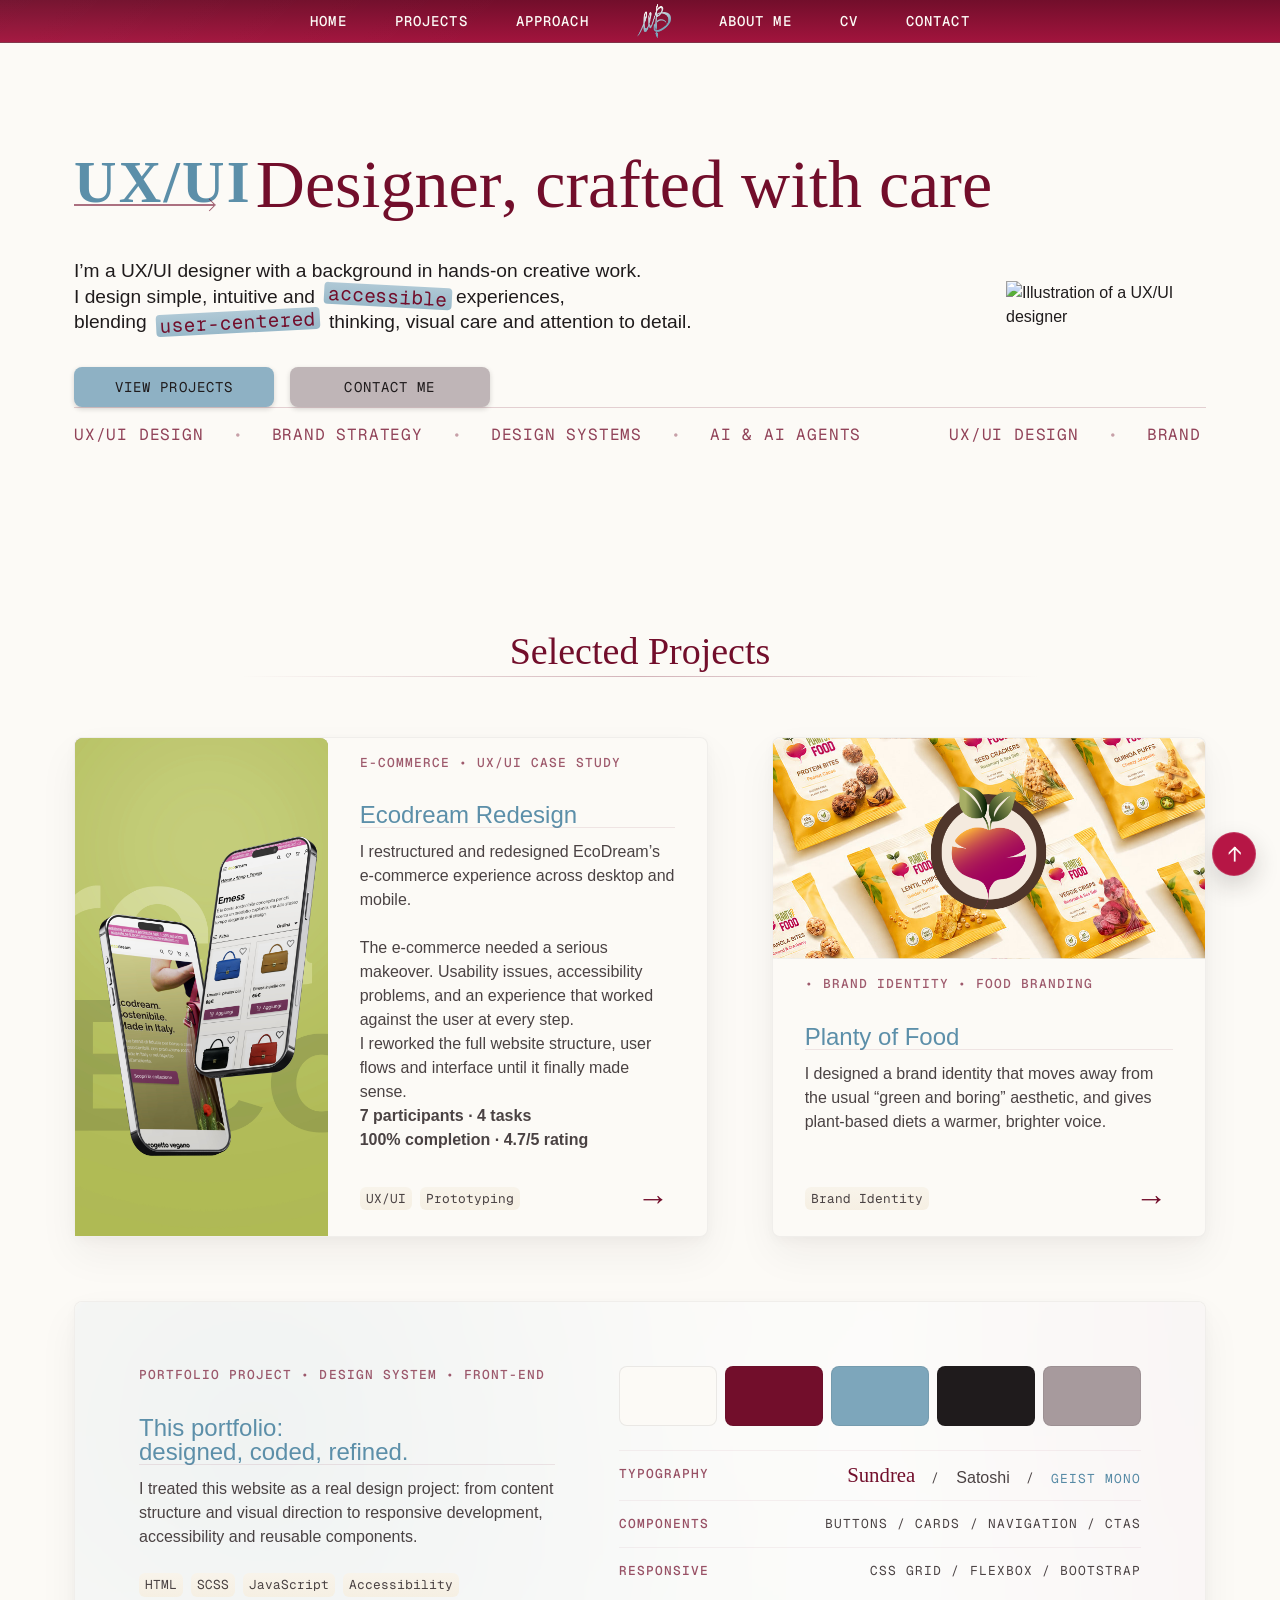
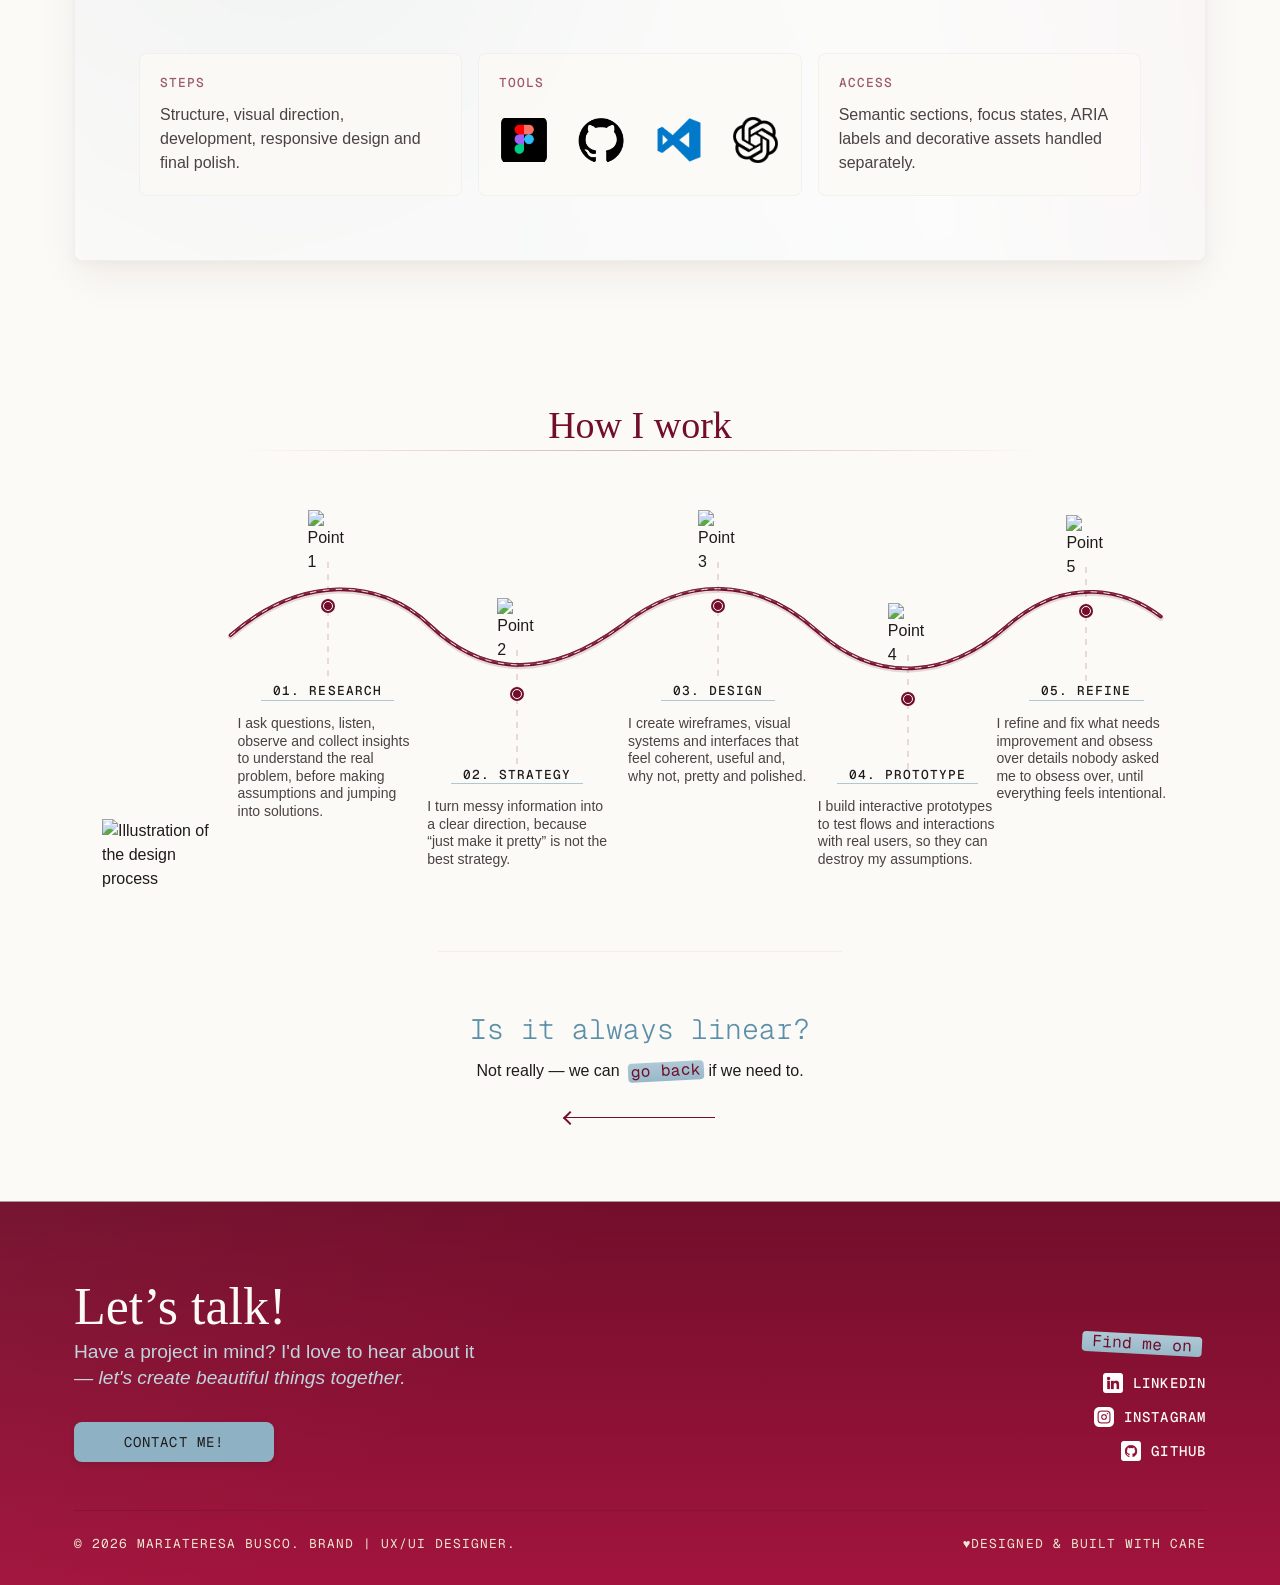
==== commit 82604df9: "update" ====
--- a/index.html
+++ b/index.html
@@ -8,13 +8,13 @@
   <meta name="viewport" content="width=device-width, initial-scale=1.0">
 
   <!-- Titolo visibile nella tab del browser -->
-  <title>Mariateresa Busco - Brand|UI/UX Designer</title>
+  <title>Mariateresa Busco - UI/UX Designer</title>
 
   <!-- Descrizione SEO -->
   <meta name="description" content="I design intuitive interfaces by combining user-centered thinking, visual care and attention to detail.">
   
-  <meta property="og:title" content="Mariateresa Busco - Brand & UX/UI Designer">
-  <meta property="og:description" content="Portfolio of Mariateresa Busco, Brand and UX/UI Designer. I create thoughtful visual identities and intuitive digital experiences.">
+  <meta property="og:title" content="Mariateresa Busco - UX/UI Designer">
+  <meta property="og:description" content="Portfolio of Mariateresa Busco, UX/UI Designer. I create thoughtful visual identities and intuitive digital experiences.">
   <meta property="og:type" content="website">
   <meta property="og:url" content="https://terrsdesign.github.io/Busco-Mariateresa-Portfolio/">
 
@@ -165,7 +165,8 @@
             <p>
               I restructured and redesigned EcoDream’s e-commerce experience across desktop and mobile.<br><br>
               The e-commerce needed a serious makeover. Usability issues, accessibility problems, and an experience that worked against the user at every step. <br>
-              I reworked the full website structure, user flows and interface until it finally made sense.            </p>
+              I reworked the full website structure, user flows and interface until it finally made sense.     <br>
+            <strong>7 participants · 4 tasks<br>100% completion · 4.7/5 rating  </strong>     </p>
 
             <div class="project-card-bottom">
               <div class="project-tags">
